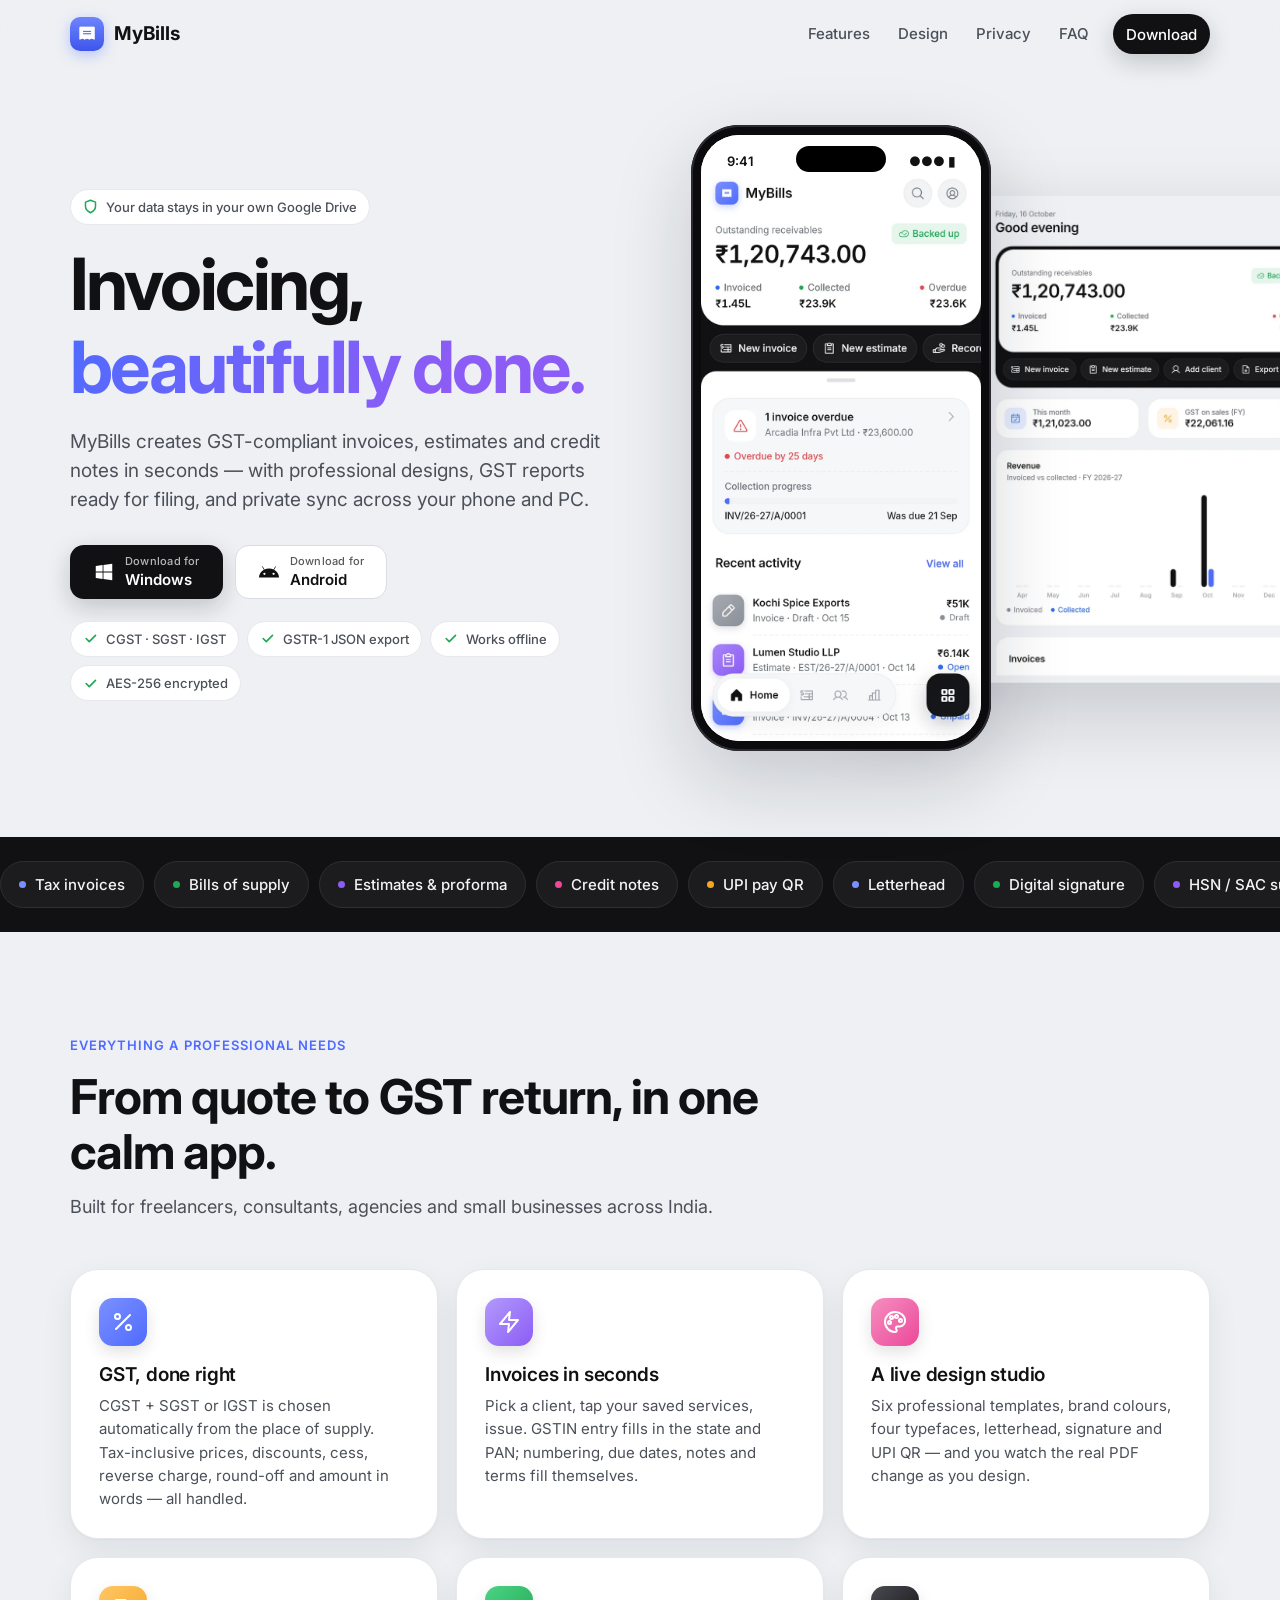
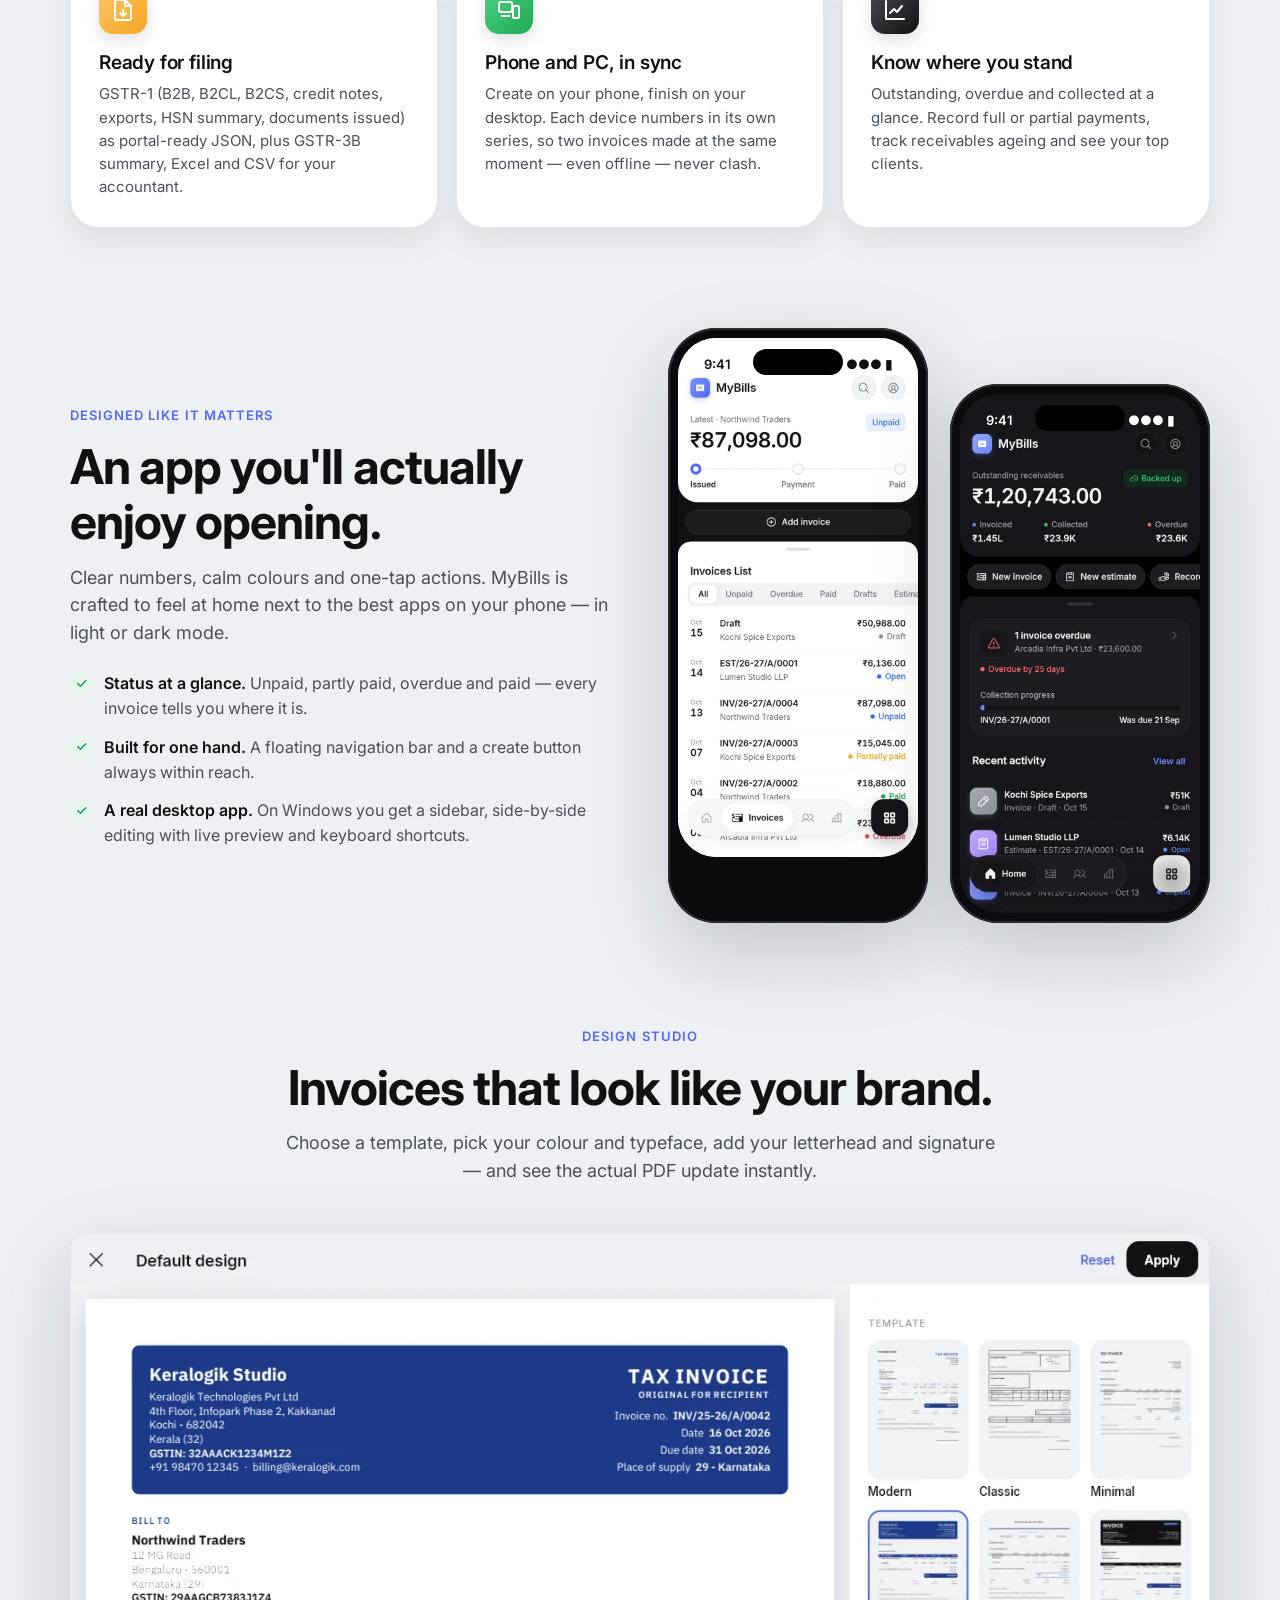
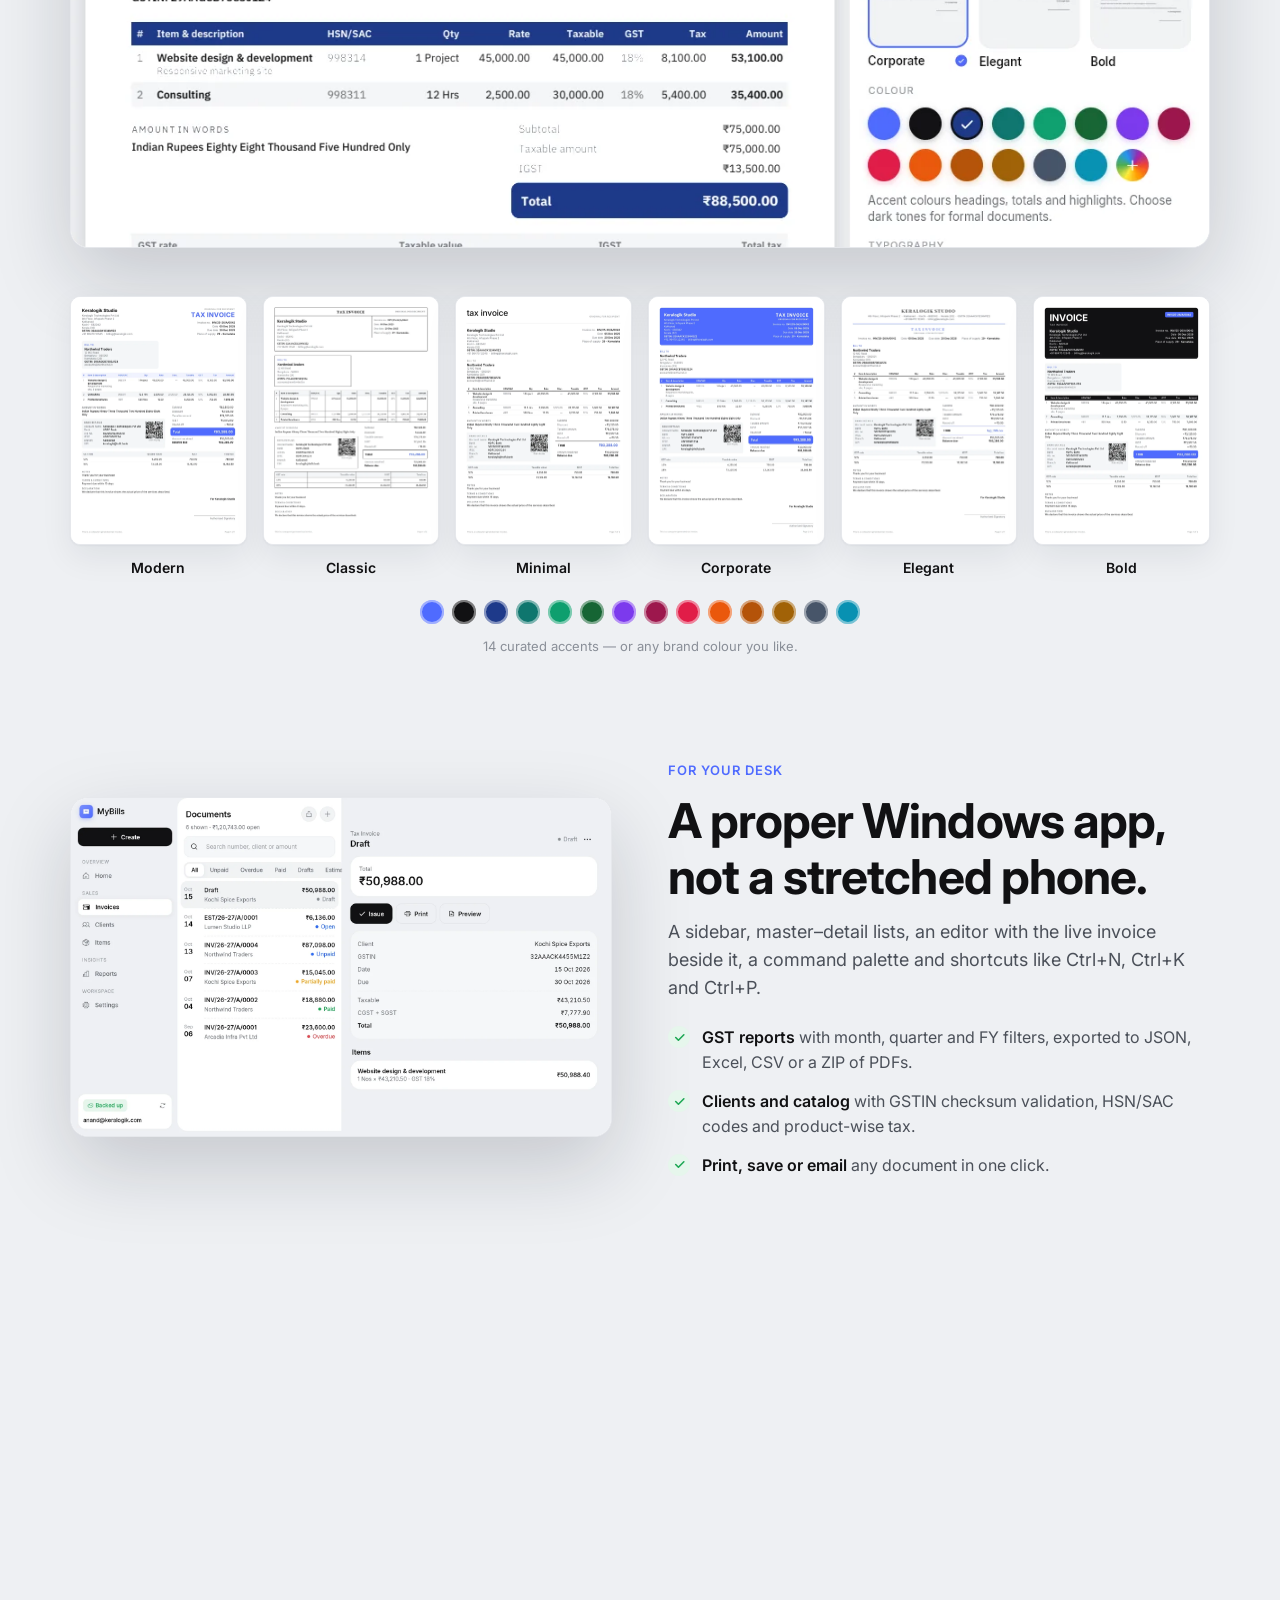
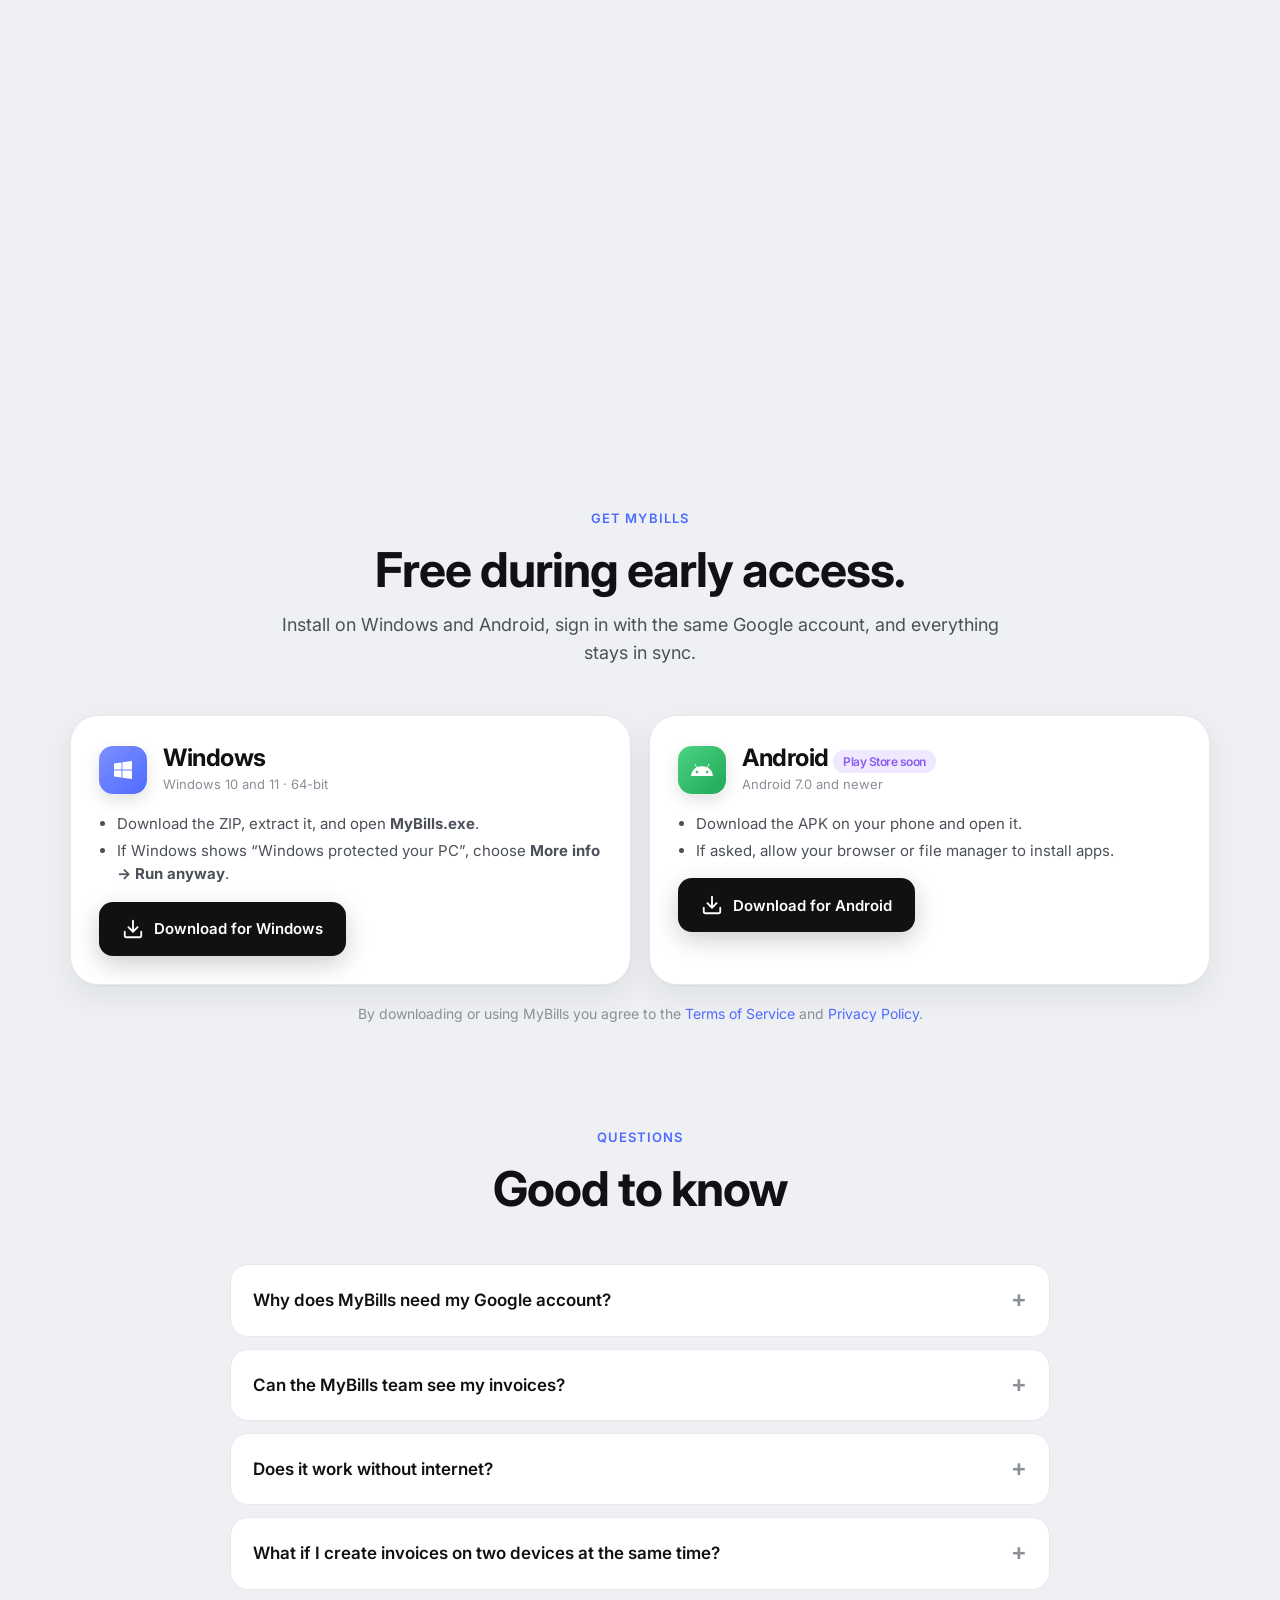
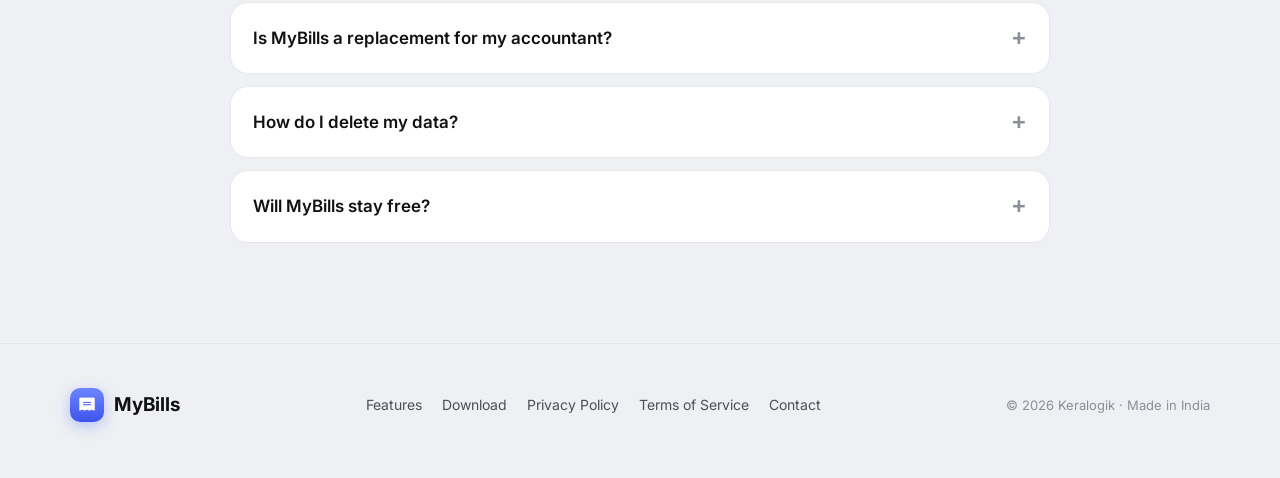
==== index.html @ cbf002a3 "Redesign site for MyBills 2.0; add Privacy Policy and Terms of Service - New landing page matching t" ====
<!DOCTYPE html>
<html lang="en-IN" class="no-js">
<head>
  <meta charset="UTF-8">
  <meta name="viewport" content="width=device-width, initial-scale=1">
  <title>MyBills — Beautiful GST invoicing for Android &amp; Windows</title>
  <meta name="description" content="Create GST-compliant invoices, estimates and credit notes in seconds. Professional templates, live design studio, GSTR-1 exports, and encrypted sync through your own Google Drive. For Android and Windows.">
  <meta name="theme-color" content="#eef0f3" media="(prefers-color-scheme: light)">
  <meta name="theme-color" content="#09090b" media="(prefers-color-scheme: dark)">
  <link rel="canonical" href="https://mybills.co.in/">
  <meta property="og:type" content="website">
  <meta property="og:site_name" content="MyBills">
  <meta property="og:title" content="MyBills — Beautiful GST invoicing">
  <meta property="og:description" content="GST invoices in seconds, six professional templates, GSTR-1 exports and encrypted sync through your own Google Drive.">
  <meta property="og:url" content="https://mybills.co.in/">
  <meta property="og:image" content="https://mybills.co.in/assets/img/og.jpg">
  <meta name="twitter:card" content="summary_large_image">
  <link rel="icon" type="image/png" href="assets/img/favicon.png">
  <link rel="apple-touch-icon" href="assets/img/apple-touch-icon.png">
  <link rel="preconnect" href="https://fonts.googleapis.com">
  <link rel="preconnect" href="https://fonts.gstatic.com" crossorigin>
  <link href="https://fonts.googleapis.com/css2?family=Inter:wght@400;500;600;700&display=swap" rel="stylesheet">
  <link rel="stylesheet" href="style.css">
  <script type="application/ld+json">
  {
    "@context": "https://schema.org",
    "@type": "SoftwareApplication",
    "name": "MyBills",
    "operatingSystem": "Android, Windows",
    "applicationCategory": "BusinessApplication",
    "description": "GST invoicing app with professional templates, GSTR-1 exports and encrypted Google Drive sync.",
    "offers": { "@type": "Offer", "price": "0", "priceCurrency": "INR" },
    "url": "https://mybills.co.in/"
  }
  </script>
</head>
<body>

<header class="nav" id="nav">
  <div class="wrap">
    <a href="/" class="brand" aria-label="MyBills home"><img src="assets/img/icon.png" alt="" width="34" height="34">MyBills</a>
    <button class="nav-toggle" id="navToggle" aria-label="Open menu" aria-expanded="false" aria-controls="navLinks"><span></span><span></span><span></span></button>
    <nav class="nav-links" id="navLinks" aria-label="Main">
      <a href="#features">Features</a>
      <a href="#design">Design</a>
      <a href="#privacy">Privacy</a>
      <a href="#faq">FAQ</a>
      <a href="#download" class="btn btn-dark btn-sm">Download</a>
    </nav>
  </div>
</header>

<main>
  <!-- Hero -->
  <section class="hero">
    <div class="wrap hero-grid">
      <div>
        <span class="chip"><svg viewBox="0 0 24 24" fill="none" stroke="currentColor" stroke-width="2.4" stroke-linecap="round" stroke-linejoin="round"><path d="M12 22s8-4 8-10V5l-8-3-8 3v7c0 6 8 10 8 10z"/></svg>Your data stays in your own Google Drive</span>
        <h1>Invoicing,<br><span class="accent">beautifully done.</span></h1>
        <p class="lead">MyBills creates GST-compliant invoices, estimates and credit notes in seconds — with professional designs, GST reports ready for filing, and private sync across your phone and PC.</p>
        <div class="hero-cta">
          <a class="btn btn-dark" href="#download">
            <svg viewBox="0 0 24 24" fill="currentColor"><path d="M3 5.5 10.5 4.4v7.1H3V5.5zm0 13 7.5 1.1v-7H3v5.9zm8.4 1.2L21 21v-8.4h-9.6v7.1zm0-15.4v7.2H21V3l-9.6 1.3z"/></svg>
            <span class="stack"><small>Download for</small>Windows</span>
          </a>
          <a class="btn btn-ghost" href="#download">
            <svg viewBox="0 0 24 24" fill="currentColor"><path d="M17.6 9.48l1.84-3.18a.38.38 0 0 0-.66-.38l-1.86 3.22A11.4 11.4 0 0 0 12 8.13c-1.79 0-3.47.38-4.92 1.01L5.22 5.92a.38.38 0 0 0-.66.38L6.4 9.48A10.78 10.78 0 0 0 1 18h22a10.78 10.78 0 0 0-5.4-8.52zM7 15.25a1.25 1.25 0 1 1 0-2.5 1.25 1.25 0 0 1 0 2.5zm10 0a1.25 1.25 0 1 1 0-2.5 1.25 1.25 0 0 1 0 2.5z"/></svg>
            <span class="stack"><small>Download for</small>Android</span>
          </a>
        </div>
        <div class="trust">
          <span class="chip"><svg viewBox="0 0 24 24" fill="none" stroke="currentColor" stroke-width="2.6" stroke-linecap="round" stroke-linejoin="round"><path d="M5 12l5 5L20 7"/></svg>CGST · SGST · IGST</span>
          <span class="chip"><svg viewBox="0 0 24 24" fill="none" stroke="currentColor" stroke-width="2.6" stroke-linecap="round" stroke-linejoin="round"><path d="M5 12l5 5L20 7"/></svg>GSTR-1 JSON export</span>
          <span class="chip"><svg viewBox="0 0 24 24" fill="none" stroke="currentColor" stroke-width="2.6" stroke-linecap="round" stroke-linejoin="round"><path d="M5 12l5 5L20 7"/></svg>Works offline</span>
          <span class="chip"><svg viewBox="0 0 24 24" fill="none" stroke="currentColor" stroke-width="2.6" stroke-linecap="round" stroke-linejoin="round"><path d="M5 12l5 5L20 7"/></svg>AES-256 encrypted</span>
        </div>
      </div>
      <div class="devices" aria-hidden="true">
        <div class="desktop-shot"><img src="assets/img/desktop_home.webp" alt="" width="1600" height="1000" loading="eager"></div>
        <div class="phone"><div class="screen"><div class="status"><span>9:41</span><span>●●● ▮</span></div><img src="assets/img/phone_home.webp" alt="MyBills home screen on a phone" width="720" height="1558"></div></div>
      </div>
    </div>
  </section>

  <!-- Band -->
  <div class="band" aria-hidden="true">
    <div class="marquee" id="marquee">
      <span class="pill"><i style="background:#7b90ff"></i>Tax invoices</span>
      <span class="pill"><i style="background:#1fa855"></i>Bills of supply</span>
      <span class="pill"><i style="background:#8b5cf6"></i>Estimates &amp; proforma</span>
      <span class="pill"><i style="background:#ec4899"></i>Credit notes</span>
      <span class="pill"><i style="background:#f5a524"></i>UPI pay QR</span>
      <span class="pill"><i style="background:#7b90ff"></i>Letterhead</span>
      <span class="pill"><i style="background:#1fa855"></i>Digital signature</span>
      <span class="pill"><i style="background:#8b5cf6"></i>HSN / SAC summary</span>
      <span class="pill"><i style="background:#ec4899"></i>Payment tracking</span>
      <span class="pill"><i style="background:#f5a524"></i>Excel &amp; CSV exports</span>
      <span class="pill"><i style="background:#7b90ff"></i>Dark mode</span>
      <span class="pill"><i style="background:#1fa855"></i>App lock</span>
    </div>
  </div>

  <!-- Features -->
  <section id="features">
    <div class="wrap">
      <div class="section-head reveal">
        <span class="eyebrow">Everything a professional needs</span>
        <h2>From quote to GST return, in one calm app.</h2>
        <p>Built for freelancers, consultants, agencies and small businesses across India.</p>
      </div>
      <div class="grid-3">
        <article class="card feature reveal">
          <div class="icon-tile t-blue"><svg viewBox="0 0 24 24" fill="none" stroke="currentColor" stroke-width="2" stroke-linecap="round" stroke-linejoin="round"><path d="M19 5L5 19M6.5 9a2.5 2.5 0 1 0 0-5 2.5 2.5 0 0 0 0 5zM17.5 20a2.5 2.5 0 1 0 0-5 2.5 2.5 0 0 0 0 5z"/></svg></div>
          <h3>GST, done right</h3>
          <p>CGST + SGST or IGST is chosen automatically from the place of supply. Tax-inclusive prices, discounts, cess, reverse charge, round-off and amount in words — all handled.</p>
        </article>
        <article class="card feature reveal">
          <div class="icon-tile t-violet"><svg viewBox="0 0 24 24" fill="none" stroke="currentColor" stroke-width="2" stroke-linecap="round" stroke-linejoin="round"><path d="M13 2L3 14h9l-1 8 10-12h-9l1-8z"/></svg></div>
          <h3>Invoices in seconds</h3>
          <p>Pick a client, tap your saved services, issue. GSTIN entry fills in the state and PAN; numbering, due dates, notes and terms fill themselves.</p>
        </article>
        <article class="card feature reveal">
          <div class="icon-tile t-pink"><svg viewBox="0 0 24 24" fill="none" stroke="currentColor" stroke-width="2" stroke-linecap="round" stroke-linejoin="round"><circle cx="13.5" cy="6.5" r="1.5"/><circle cx="17.5" cy="10.5" r="1.5"/><circle cx="8.5" cy="7.5" r="1.5"/><circle cx="6.5" cy="12.5" r="1.5"/><path d="M12 2a10 10 0 0 0 0 20c1 0 1.7-.8 1.7-1.7 0-.4-.2-.8-.4-1.1-.3-.3-.4-.7-.4-1.1 0-.9.8-1.7 1.7-1.7h2a5.5 5.5 0 0 0 5.5-5.5C22 6 17.5 2 12 2z"/></svg></div>
          <h3>A live design studio</h3>
          <p>Six professional templates, brand colours, four typefaces, letterhead, signature and UPI QR — and you watch the real PDF change as you design.</p>
        </article>
        <article class="card feature reveal">
          <div class="icon-tile t-amber"><svg viewBox="0 0 24 24" fill="none" stroke="currentColor" stroke-width="2" stroke-linecap="round" stroke-linejoin="round"><path d="M14 2H6a2 2 0 0 0-2 2v16a2 2 0 0 0 2 2h12a2 2 0 0 0 2-2V8z"/><path d="M14 2v6h6M12 18v-6M9 15l3 3 3-3"/></svg></div>
          <h3>Ready for filing</h3>
          <p>GSTR-1 (B2B, B2CL, B2CS, credit notes, exports, HSN summary, documents issued) as portal-ready JSON, plus GSTR-3B summary, Excel and CSV for your accountant.</p>
        </article>
        <article class="card feature reveal">
          <div class="icon-tile t-green"><svg viewBox="0 0 24 24" fill="none" stroke="currentColor" stroke-width="2" stroke-linecap="round" stroke-linejoin="round"><rect x="2" y="4" width="13" height="10" rx="2"/><rect x="16" y="8" width="6" height="12" rx="1.5"/><path d="M5 18h7"/></svg></div>
          <h3>Phone and PC, in sync</h3>
          <p>Create on your phone, finish on your desktop. Each device numbers in its own series, so two invoices made at the same moment — even offline — never clash.</p>
        </article>
        <article class="card feature reveal">
          <div class="icon-tile t-ink"><svg viewBox="0 0 24 24" fill="none" stroke="currentColor" stroke-width="2" stroke-linecap="round" stroke-linejoin="round"><path d="M3 3v18h18"/><path d="M7 15l4-4 3 3 5-6"/></svg></div>
          <h3>Know where you stand</h3>
          <p>Outstanding, overdue and collected at a glance. Record full or partial payments, track receivables ageing and see your top clients.</p>
        </article>
      </div>
    </div>
  </section>

  <!-- Phone showcase -->
  <section style="padding-top:0">
    <div class="wrap split">
      <div class="reveal">
        <span class="eyebrow">Designed like it matters</span>
        <h2>An app you'll actually enjoy opening.</h2>
        <p class="lead">Clear numbers, calm colours and one-tap actions. MyBills is crafted to feel at home next to the best apps on your phone — in light or dark mode.</p>
        <ul class="checklist">
          <li><span><b>Status at a glance.</b> Unpaid, partly paid, overdue and paid — every invoice tells you where it is.</span></li>
          <li><span><b>Built for one hand.</b> A floating navigation bar and a create button always within reach.</span></li>
          <li><span><b>A real desktop app.</b> On Windows you get a sidebar, side-by-side editing with live preview and keyboard shortcuts.</span></li>
        </ul>
      </div>
      <div class="phones reveal" aria-hidden="true">
        <div class="phone"><div class="screen"><div class="status"><span>9:41</span><span>●●● ▮</span></div><img src="assets/img/phone_invoices.webp" alt="" width="720" height="1558" loading="lazy"></div></div>
        <div class="phone dark"><div class="screen"><div class="status"><span>9:41</span><span>●●● ▮</span></div><img src="assets/img/phone_home_dark.webp" alt="" width="720" height="1558" loading="lazy"></div></div>
      </div>
    </div>
  </section>

  <!-- Design studio -->
  <section id="design" style="padding-top:0">
    <div class="wrap">
      <div class="section-head center reveal">
        <span class="eyebrow">Design studio</span>
        <h2>Invoices that look like your brand.</h2>
        <p>Choose a template, pick your colour and typeface, add your letterhead and signature — and see the actual PDF update instantly.</p>
      </div>
      <div class="shot reveal"><img src="assets/img/studio.webp" alt="MyBills design studio with a live invoice preview" width="1264" height="681" loading="lazy"></div>
      <div class="templates">
        <div class="tpl reveal"><div class="paper"><img src="assets/img/tpl_modern.webp" alt="Modern invoice template" width="700" height="990" loading="lazy"></div><span>Modern</span></div>
        <div class="tpl reveal"><div class="paper"><img src="assets/img/tpl_classic.webp" alt="Classic invoice template" width="700" height="990" loading="lazy"></div><span>Classic</span></div>
        <div class="tpl reveal"><div class="paper"><img src="assets/img/tpl_minimal.webp" alt="Minimal invoice template" width="700" height="990" loading="lazy"></div><span>Minimal</span></div>
        <div class="tpl reveal"><div class="paper"><img src="assets/img/tpl_corporate.webp" alt="Corporate invoice template" width="700" height="990" loading="lazy"></div><span>Corporate</span></div>
        <div class="tpl reveal"><div class="paper"><img src="assets/img/tpl_elegant.webp" alt="Elegant invoice template" width="700" height="990" loading="lazy"></div><span>Elegant</span></div>
        <div class="tpl reveal"><div class="paper"><img src="assets/img/tpl_bold.webp" alt="Bold invoice template" width="700" height="990" loading="lazy"></div><span>Bold</span></div>
      </div>
      <div class="swatches center" style="justify-content:center" aria-hidden="true">
        <i style="background:#4f6bff"></i><i style="background:#111113"></i><i style="background:#1e3a8a"></i><i style="background:#0f766e"></i><i style="background:#0e9f6e"></i><i style="background:#166534"></i><i style="background:#7c3aed"></i><i style="background:#9d174d"></i><i style="background:#e11d48"></i><i style="background:#ea580c"></i><i style="background:#b45309"></i><i style="background:#a16207"></i><i style="background:#475569"></i><i style="background:#0891b2"></i>
      </div>
      <p class="tiny center" style="margin-top:12px">14 curated accents — or any brand colour you like.</p>
    </div>
  </section>

  <!-- Desktop showcase -->
  <section style="padding-top:0">
    <div class="wrap split rev">
      <div class="reveal">
        <span class="eyebrow">For your desk</span>
        <h2>A proper Windows app, not a stretched phone.</h2>
        <p class="lead">A sidebar, master–detail lists, an editor with the live invoice beside it, a command palette and shortcuts like Ctrl+N, Ctrl+K and Ctrl+P.</p>
        <ul class="checklist">
          <li><span><b>GST reports</b> with month, quarter and FY filters, exported to JSON, Excel, CSV or a ZIP of PDFs.</span></li>
          <li><span><b>Clients and catalog</b> with GSTIN checksum validation, HSN/SAC codes and product-wise tax.</span></li>
          <li><span><b>Print, save or email</b> any document in one click.</span></li>
        </ul>
      </div>
      <div class="shot reveal"><img src="assets/img/desktop_invoices.webp" alt="MyBills invoices on Windows" width="1600" height="1000" loading="lazy"></div>
    </div>
  </section>

  <!-- Privacy -->
  <section id="privacy" style="padding-top:0">
    <div class="wrap">
      <div class="secure reveal">
        <span class="eyebrow">Private by design</span>
        <h2>Your invoices live in your Google Drive. Not on our servers.</h2>
        <p>MyBills has no servers that store your business data. You sign in with your Google account, and MyBills keeps an encrypted copy of your data in a private, hidden app folder inside <em>your own</em> Google Drive — so it syncs between your devices and comes back automatically if you change phones.</p>
        <div class="grid-3">
          <div class="card">
            <div class="icon-tile t-blue"><svg viewBox="0 0 24 24" fill="none" stroke="currentColor" stroke-width="2" stroke-linecap="round" stroke-linejoin="round"><rect x="3" y="11" width="18" height="11" rx="2"/><path d="M7 11V7a5 5 0 0 1 10 0v4"/></svg></div>
            <h3>Encrypted with AES-256</h3>
            <p>Every file is encrypted on your device before it is uploaded to your Drive.</p>
          </div>
          <div class="card">
            <div class="icon-tile t-green"><svg viewBox="0 0 24 24" fill="none" stroke="currentColor" stroke-width="2" stroke-linecap="round" stroke-linejoin="round"><path d="M18 10h-1.26A8 8 0 1 0 9 20h9a5 5 0 0 0 0-10z"/></svg></div>
            <h3>Only its own folder</h3>
            <p>MyBills asks Google only for access to its own app data folder. It cannot see, open or change any of your other Drive files.</p>
          </div>
          <div class="card">
            <div class="icon-tile t-violet"><svg viewBox="0 0 24 24" fill="none" stroke="currentColor" stroke-width="2" stroke-linecap="round" stroke-linejoin="round"><circle cx="12" cy="12" r="10"/><path d="M4.9 4.9l14.2 14.2"/></svg></div>
            <h3>No ads, no tracking</h3>
            <p>No advertising, no analytics SDKs, no selling of data. Your clients' details are yours alone.</p>
          </div>
        </div>
        <p class="tiny" style="margin-top:28px;position:relative;z-index:1;color:var(--on-band-2)">Read the full <a href="privacy.html">Privacy Policy</a> to see exactly what MyBills accesses and why.</p>
      </div>
    </div>
  </section>

  <!-- Download -->
  <section id="download" style="padding-top:0">
    <div class="wrap">
      <div class="section-head center reveal">
        <span class="eyebrow">Get MyBills</span>
        <h2>Free during early access.</h2>
        <p>Install on Windows and Android, sign in with the same Google account, and everything stays in sync.</p>
      </div>
      <div class="dl-grid">
        <div class="card dl reveal">
          <div class="head">
            <div class="icon-tile t-blue"><svg viewBox="0 0 24 24" fill="currentColor"><path d="M3 5.5 10.5 4.4v7.1H3V5.5zm0 13 7.5 1.1v-7H3v5.9zm8.4 1.2L21 21v-8.4h-9.6v7.1zm0-15.4v7.2H21V3l-9.6 1.3z"/></svg></div>
            <div><h3>Windows</h3><span class="tiny">Windows 10 and 11 · 64-bit</span></div>
          </div>
          <ul>
            <li>Download the ZIP, extract it, and open <strong>MyBills.exe</strong>.</li>
            <li>If Windows shows “Windows protected your PC”, choose <strong>More info → Run anyway</strong>.</li>
          </ul>
          <a class="btn btn-dark" href="https://github.com/sreesankarp/mybills_web/releases/latest/download/MyBills-Windows.zip">
            <svg viewBox="0 0 24 24" fill="none" stroke="currentColor" stroke-width="2" stroke-linecap="round" stroke-linejoin="round"><path d="M21 15v4a2 2 0 0 1-2 2H5a2 2 0 0 1-2-2v-4M7 10l5 5 5-5M12 15V3"/></svg>
            Download for Windows
          </a>
        </div>
        <div class="card dl reveal">
          <div class="head">
            <div class="icon-tile t-green"><svg viewBox="0 0 24 24" fill="currentColor"><path d="M17.6 9.48l1.84-3.18a.38.38 0 0 0-.66-.38l-1.86 3.22A11.4 11.4 0 0 0 12 8.13c-1.79 0-3.47.38-4.92 1.01L5.22 5.92a.38.38 0 0 0-.66.38L6.4 9.48A10.78 10.78 0 0 0 1 18h22a10.78 10.78 0 0 0-5.4-8.52zM7 15.25a1.25 1.25 0 1 1 0-2.5 1.25 1.25 0 0 1 0 2.5zm10 0a1.25 1.25 0 1 1 0-2.5 1.25 1.25 0 0 1 0 2.5z"/></svg></div>
            <div><h3>Android <span class="badge">Play Store soon</span></h3><span class="tiny">Android 7.0 and newer</span></div>
          </div>
          <ul>
            <li>Download the APK on your phone and open it.</li>
            <li>If asked, allow your browser or file manager to install apps.</li>
          </ul>
          <a class="btn btn-dark" href="https://github.com/sreesankarp/mybills_web/releases/latest/download/MyBills-Android.apk">
            <svg viewBox="0 0 24 24" fill="none" stroke="currentColor" stroke-width="2" stroke-linecap="round" stroke-linejoin="round"><path d="M21 15v4a2 2 0 0 1-2 2H5a2 2 0 0 1-2-2v-4M7 10l5 5 5-5M12 15V3"/></svg>
            Download for Android
          </a>
        </div>
      </div>
      <p class="note center" style="margin-top:18px">By downloading or using MyBills you agree to the <a href="terms.html">Terms of Service</a> and <a href="privacy.html">Privacy Policy</a>.</p>
    </div>
  </section>

  <!-- FAQ -->
  <section id="faq" style="padding-top:0">
    <div class="wrap">
      <div class="section-head center reveal">
        <span class="eyebrow">Questions</span>
        <h2>Good to know</h2>
      </div>
      <div class="faq">
        <details class="reveal"><summary>Why does MyBills need my Google account?</summary><p>Signing in with Google lets MyBills store an encrypted backup of your data in your own Google Drive and keep your phone and PC in sync. MyBills only requests access to its own hidden app data folder — it cannot read your other Drive files, emails or contacts.</p></details>
        <details class="reveal"><summary>Can the MyBills team see my invoices?</summary><p>No. Your data is stored on your devices and in your own Google Drive, encrypted before upload. We do not operate servers that receive or store your business data.</p></details>
        <details class="reveal"><summary>Does it work without internet?</summary><p>Yes. You can create, edit and issue invoices offline. Changes upload automatically when you are back online.</p></details>
        <details class="reveal"><summary>What if I create invoices on two devices at the same time?</summary><p>Each device numbers in its own series (for example INV/25-26/A/0001 and INV/25-26/B/0001), so numbers can never clash — even offline. GST rules allow multiple invoice series.</p></details>
        <details class="reveal"><summary>Is MyBills a replacement for my accountant?</summary><p>MyBills calculates taxes and prepares GST reports from the invoices you create, but you remain responsible for the accuracy of your invoices and returns. We recommend reviewing filings with your tax professional.</p></details>
        <details class="reveal"><summary>How do I delete my data?</summary><p>In the app, go to Settings → Data &amp; backup → Delete cloud data, then sign out and choose to remove data from the device. You can also revoke MyBills' access at <a href="https://myaccount.google.com/permissions" rel="noopener" target="_blank">myaccount.google.com/permissions</a>. See the <a href="privacy.html#deletion">Privacy Policy</a> for details.</p></details>
        <details class="reveal"><summary>Will MyBills stay free?</summary><p>MyBills is free during early access. We plan to introduce an optional paid plan with advanced features later; we'll announce pricing clearly in advance and the core invoicing you rely on will keep working.</p></details>
      </div>
    </div>
  </section>
</main>

<footer>
  <div class="wrap foot">
    <a href="/" class="brand"><img src="assets/img/icon.png" alt="" width="34" height="34">MyBills</a>
    <nav aria-label="Footer">
      <a href="#features">Features</a>
      <a href="#download">Download</a>
      <a href="privacy.html">Privacy Policy</a>
      <a href="terms.html">Terms of Service</a>
      <a href="mailto:skripter14@gmail.com">Contact</a>
    </nav>
    <p class="tiny">© 2026 Keralogik · Made in India</p>
  </div>
</footer>

<script src="app.js"></script>
</body>
</html>
---- style.css ----
/* MyBills website — same design language as the app. */
:root {
  --canvas: #eef0f3;
  --surface: #ffffff;
  --surface-muted: #f6f7f9;
  --sunken: #f1f2f5;
  --border: #e6e8ec;
  --border-strong: #d9dce2;
  --ink: #111113;
  --ink-2: #4b5059;
  --ink-3: #8a8f98;
  --band: #111113;
  --band-pill: #1c1c1f;
  --band-pill-border: #2e2e33;
  --on-band: #f4f4f5;
  --on-band-2: #a1a1aa;
  --brand: #4f6bff;
  --success: #1fa855;
  --success-tint: #e6f6ec;
  --violet: #8b5cf6;
  --shadow: 0 1px 2px rgba(16, 24, 40, .04), 0 12px 32px rgba(16, 24, 40, .07);
  --shadow-lg: 0 30px 80px rgba(16, 24, 40, .18);
  --max: 1180px;
  color-scheme: light;
}

@media (prefers-color-scheme: dark) {
  :root:not([data-theme="light"]) {
    --canvas: #09090b;
    --surface: #16161a;
    --surface-muted: #1c1c21;
    --sunken: #121215;
    --border: #26262c;
    --border-strong: #33333a;
    --ink: #f4f4f5;
    --ink-2: #c4c4cc;
    --ink-3: #8b8b94;
    --band: #000;
    --brand: #7d93ff;
    --success-tint: #12291c;
    --shadow: 0 1px 2px rgba(0, 0, 0, .3), 0 12px 32px rgba(0, 0, 0, .35);
    --shadow-lg: 0 30px 80px rgba(0, 0, 0, .5);
    color-scheme: dark;
  }
}

*, *::before, *::after { box-sizing: border-box; }
html { scroll-behavior: smooth; -webkit-text-size-adjust: 100%; }
body {
  margin: 0;
  font-family: Inter, system-ui, -apple-system, "Segoe UI", Roboto, sans-serif;
  font-size: 16px;
  line-height: 1.55;
  color: var(--ink);
  background: var(--canvas);
  -webkit-font-smoothing: antialiased;
  overflow-x: hidden;
}
img { max-width: 100%; display: block; height: auto; }
a { color: var(--brand); text-decoration: none; }
a:hover { text-decoration: underline; }
h1, h2, h3, h4 { margin: 0; letter-spacing: -0.02em; line-height: 1.15; }
p { margin: 0; }
.wrap { width: 100%; max-width: var(--max); margin: 0 auto; padding: 0 20px; }
.muted { color: var(--ink-2); }
.tiny { font-size: 13px; color: var(--ink-3); }

/* ─── Nav ─── */
.nav {
  position: sticky; top: 0; z-index: 50;
  backdrop-filter: saturate(180%) blur(16px);
  -webkit-backdrop-filter: saturate(180%) blur(16px);
  background: color-mix(in srgb, var(--canvas) 80%, transparent);
  border-bottom: 1px solid transparent;
  transition: border-color .2s;
}
.nav.scrolled { border-bottom-color: var(--border); }
.nav .wrap { display: flex; align-items: center; gap: 24px; height: 68px; position: relative; }
.brand { display: flex; align-items: center; gap: 10px; font-weight: 700; font-size: 19px; color: var(--ink); }
.brand:hover { text-decoration: none; }
.brand img { width: 34px; height: 34px; border-radius: 10px; box-shadow: 0 4px 14px rgba(79, 107, 255, .35); }
.nav-links { display: flex; gap: 4px; margin-left: auto; align-items: center; }
.nav-links a { color: var(--ink-2); font-weight: 500; font-size: 15px; padding: 8px 12px; border-radius: 999px; }
.nav-links a:hover { color: var(--ink); background: var(--surface); text-decoration: none; }
.nav-links .btn { color: var(--surface); margin-left: 8px; }
.nav-links .btn:hover { color: var(--surface); background: var(--ink); }
.nav-toggle { display: none; margin-left: auto; background: var(--surface); border: 1px solid var(--border); width: 42px; height: 42px; border-radius: 50%; cursor: pointer; padding: 0; }
.nav-toggle span { display: block; width: 16px; height: 2px; background: var(--ink); margin: 3px auto; border-radius: 2px; }

/* ─── Buttons ─── */
.btn {
  display: inline-flex; align-items: center; justify-content: center; gap: 10px;
  height: 54px; padding: 0 22px; border-radius: 14px;
  font: 600 15px/1 Inter, system-ui, sans-serif; cursor: pointer;
  border: 1px solid transparent; transition: transform .15s, box-shadow .2s, background .2s;
  white-space: nowrap;
}
.btn:hover { text-decoration: none; transform: translateY(-1px); }
.btn-dark { background: var(--ink); color: var(--surface); box-shadow: 0 8px 24px rgba(17, 17, 19, .2); }
.btn-ghost { background: var(--surface); color: var(--ink); border-color: var(--border-strong); }
.btn-sm { height: 40px; padding: 0 16px; border-radius: 12px; font-size: 14px; }
.btn svg { width: 22px; height: 22px; flex: none; }
.btn .stack { display: flex; flex-direction: column; align-items: flex-start; line-height: 1.15; gap: 3px; }
.btn .stack small { font-weight: 500; font-size: 11px; opacity: .7; letter-spacing: .02em; }

.chip {
  display: inline-flex; align-items: center; gap: 8px;
  padding: 7px 12px; border-radius: 999px; font-size: 13px; font-weight: 500;
  background: var(--surface); border: 1px solid var(--border); color: var(--ink-2);
}
.chip svg { width: 15px; height: 15px; color: var(--success); }

/* ─── Hero ─── */
.hero { padding: 56px 0 24px; }
.hero-grid { display: grid; grid-template-columns: 1.05fr .95fr; gap: 48px; align-items: center; }
.hero-grid > :first-child { position: relative; z-index: 3; }
.hero h1 { font-size: clamp(42px, 6vw, 72px); font-weight: 700; letter-spacing: -0.035em; margin: 18px 0; }
.hero h1 .accent { background: linear-gradient(120deg, var(--brand), #8b5cf6 70%); -webkit-background-clip: text; background-clip: text; color: transparent; }
.hero .lead { font-size: 19px; color: var(--ink-2); max-width: 560px; }
.hero-cta { display: flex; flex-wrap: wrap; gap: 12px; margin: 30px 0 22px; }
.trust { display: flex; flex-wrap: wrap; gap: 8px; }

.devices { position: relative; height: 640px; }
.desktop-shot {
  position: absolute; left: 150px; top: 70px; width: 780px; max-width: none;
  border-radius: 18px; overflow: hidden; border: 1px solid var(--border);
  box-shadow: var(--shadow-lg); background: var(--surface);
}
.phone {
  position: relative; width: 300px; border-radius: 48px; padding: 10px;
  background: #0b0b0d; box-shadow: var(--shadow-lg), inset 0 0 0 2px #2a2a30;
}
.phone::before {
  content: ""; position: absolute; top: 21px; left: 50%; transform: translateX(-50%);
  width: 90px; height: 26px; background: #000; border-radius: 20px; z-index: 2;
}
.phone .screen { border-radius: 38px; overflow: hidden; background: #fff; aspect-ratio: 390 / 844; position: relative; }
.phone .screen img { width: 100%; height: 100%; object-fit: cover; object-position: top; }
.phone .status { position: absolute; top: 4px; left: 0; right: 0; height: 44px; display: flex; justify-content: space-between; align-items: center; padding: 0 26px; font: 600 13px Inter, sans-serif; color: #111; z-index: 1; }
.phone.dark .screen { background: #000; }
.phone.dark .status { color: #fff; }
.devices .phone { position: absolute; left: 0; top: 0; z-index: 2; }

/* ─── Band ─── */
.band { background: var(--band); color: var(--on-band); padding: 24px 0; margin-top: 48px; overflow: hidden; }
.marquee { display: flex; gap: 10px; width: max-content; animation: scroll 50s linear infinite; }
.band:hover .marquee { animation-play-state: paused; }
.pill {
  display: inline-flex; align-items: center; gap: 9px; padding: 11px 18px;
  border-radius: 999px; background: var(--band-pill); border: 1px solid var(--band-pill-border);
  color: var(--on-band); font-weight: 500; font-size: 15px; white-space: nowrap;
}
.pill i { width: 7px; height: 7px; border-radius: 50%; display: inline-block; }
@keyframes scroll { to { transform: translateX(-50%); } }

/* ─── Sections ─── */
section { padding: 100px 0; }
.section-head { max-width: 720px; margin-bottom: 48px; }
.eyebrow { font-size: 13px; font-weight: 600; letter-spacing: .08em; text-transform: uppercase; color: var(--brand); }
.section-head h2, .split h2 { font-size: clamp(32px, 4.2vw, 48px); margin: 12px 0 14px; font-weight: 700; }
.section-head p, .split .lead { font-size: 18px; color: var(--ink-2); }
.center { text-align: center; margin-left: auto; margin-right: auto; }

.card { background: var(--surface); border: 1px solid var(--border); border-radius: 28px; padding: 28px; box-shadow: var(--shadow); }
.grid-3 { display: grid; grid-template-columns: repeat(3, 1fr); gap: 18px; }
.feature h3 { font-size: 19px; margin: 18px 0 8px; font-weight: 600; letter-spacing: -0.01em; }
.feature p { color: var(--ink-2); font-size: 15px; }
.icon-tile { width: 48px; height: 48px; border-radius: 14px; display: grid; place-items: center; color: #fff; box-shadow: 0 6px 16px rgba(0, 0, 0, .12); }
.icon-tile svg { width: 24px; height: 24px; }
.t-blue { background: linear-gradient(135deg, #7b90ff, #4f6bff); }
.t-green { background: linear-gradient(135deg, #4cd384, #1fa855); }
.t-violet { background: linear-gradient(135deg, #b39afb, #8b5cf6); }
.t-pink { background: linear-gradient(135deg, #f58fc0, #ec4899); }
.t-amber { background: linear-gradient(135deg, #ffc766, #f5a524); }
.t-ink { background: linear-gradient(135deg, #4a4a52, #111113); }

/* App hero card */
.app-card { background: var(--band); border-radius: 34px; padding: 8px; box-shadow: var(--shadow-lg); }
.app-card .top { background: var(--surface); border-radius: 28px; padding: 28px; }
.app-card .row { display: flex; justify-content: space-between; align-items: flex-start; gap: 12px; }
.app-card .label { font-size: 14px; color: var(--ink-3); }
.app-card .amount { font-size: 44px; font-weight: 700; letter-spacing: -0.03em; margin: 4px 0 24px; font-variant-numeric: tabular-nums; }
.stepper { display: flex; align-items: flex-start; }
.stepper .s { display: flex; flex-direction: column; align-items: center; gap: 8px; font-size: 13px; color: var(--ink-3); }
.stepper .s:first-child { align-items: flex-start; }
.stepper .s:last-child { align-items: flex-end; }
.stepper .s.on { color: var(--ink); font-weight: 600; }
.stepper .d { width: 18px; height: 18px; border-radius: 50%; border: 1.5px solid var(--border-strong); background: var(--surface); }
.stepper .s.done .d { background: var(--brand); border-color: var(--brand); }
.stepper .s.on .d { border: 5px solid var(--brand); }
.stepper .line { flex: 1; border-top: 2px dashed var(--border-strong); margin: 8px 6px 0; }
.stepper .line.on { border-color: color-mix(in srgb, var(--brand) 55%, transparent); }
.app-card .pills { display: flex; gap: 8px; padding: 12px 8px 8px; flex-wrap: wrap; }
.app-card .pills .pill { font-size: 14px; padding: 9px 14px; }
.app-card .chip { background: var(--success-tint); border-color: transparent; color: var(--success); }

/* Split showcase */
.split { display: grid; grid-template-columns: 1fr 1fr; gap: 56px; align-items: center; }
.split.rev > :first-child { order: 2; }
.checklist { list-style: none; padding: 0; margin: 24px 0 0; display: grid; gap: 14px; }
.checklist li { display: flex; gap: 12px; color: var(--ink-2); }
.checklist li::before {
  content: ""; flex: none; width: 22px; height: 22px; margin-top: 1px; border-radius: 50%;
  background: var(--success-tint) url("data:image/svg+xml,%3Csvg xmlns='http://www.w3.org/2000/svg' viewBox='0 0 24 24' fill='none' stroke='%231fa855' stroke-width='3' stroke-linecap='round' stroke-linejoin='round'%3E%3Cpath d='M5 12l5 5L20 7'/%3E%3C/svg%3E") center / 13px no-repeat;
}
.checklist b { color: var(--ink); font-weight: 600; }
.shot { border-radius: 18px; overflow: hidden; border: 1px solid var(--border); box-shadow: var(--shadow-lg); background: var(--surface); }
.phones { display: flex; justify-content: center; gap: 22px; }
.phones .phone { width: 260px; }
.phones .phone:nth-child(2) { margin-top: 56px; }

/* Templates */
.templates { display: grid; grid-template-columns: repeat(6, 1fr); gap: 16px; margin-top: 48px; }
.tpl { text-align: center; }
.tpl .paper { border-radius: 10px; overflow: hidden; background: #fff; border: 1px solid var(--border); box-shadow: var(--shadow); transition: transform .25s, box-shadow .25s; }
.tpl:hover .paper { transform: translateY(-6px) rotate(-.6deg); box-shadow: var(--shadow-lg); }
.tpl span { display: block; margin-top: 12px; font-weight: 600; font-size: 14px; }
.swatches { display: flex; gap: 8px; flex-wrap: wrap; margin-top: 22px; }
.swatches i { width: 24px; height: 24px; border-radius: 50%; display: block; box-shadow: inset 0 0 0 2px rgba(255, 255, 255, .45); }

/* Security */
.secure { background: var(--band); color: var(--on-band); border-radius: 40px; padding: 64px; position: relative; overflow: hidden; border: 1px solid var(--border); }
.secure::after {
  content: ""; position: absolute; width: 560px; height: 560px; right: -160px; top: -220px; border-radius: 50%;
  background: radial-gradient(circle, rgba(79, 107, 255, .35), transparent 65%); pointer-events: none;
}
.secure .eyebrow { color: #9db0ff; }
.secure h2 { font-size: clamp(30px, 4vw, 44px); margin: 12px 0 16px; max-width: 720px; }
.secure > p { color: var(--on-band-2); font-size: 17px; max-width: 760px; }
.secure .grid-3 { margin-top: 40px; position: relative; z-index: 1; }
.secure .card { background: var(--band-pill); border-color: var(--band-pill-border); box-shadow: none; color: var(--on-band); }
.secure .card p { font-size: 15px; color: var(--on-band-2); }
.secure .card h3 { font-size: 18px; margin: 16px 0 8px; }
.secure a { color: #9db0ff; }

/* Download */
.dl-grid { display: grid; grid-template-columns: 1fr 1fr; gap: 18px; }
.dl { display: flex; flex-direction: column; gap: 16px; }
.dl .head { display: flex; align-items: center; gap: 16px; }
.dl h3 { font-size: 24px; }
.dl ul { margin: 0; padding-left: 18px; color: var(--ink-2); font-size: 15px; display: grid; gap: 4px; }
.dl .btn { align-self: flex-start; }
.note { font-size: 14px; color: var(--ink-3); }
.badge { font-size: 12px; font-weight: 600; color: var(--violet); background: color-mix(in srgb, var(--violet) 14%, transparent); padding: 4px 10px; border-radius: 999px; }

/* FAQ */
.faq { max-width: 820px; margin: 0 auto; display: grid; gap: 12px; }
.faq details { background: var(--surface); border: 1px solid var(--border); border-radius: 18px; padding: 4px 22px; }
.faq summary { cursor: pointer; list-style: none; padding: 18px 0; font-weight: 600; font-size: 17px; display: flex; justify-content: space-between; gap: 16px; }
.faq summary::-webkit-details-marker { display: none; }
.faq summary::after { content: "+"; font-size: 24px; line-height: 1; color: var(--ink-3); transition: transform .2s; }
.faq details[open] summary::after { transform: rotate(45deg); }
.faq details p { padding: 0 0 20px; color: var(--ink-2); }

/* Footer */
footer { padding: 44px 0 56px; border-top: 1px solid var(--border); }
.foot { display: flex; flex-wrap: wrap; gap: 20px; align-items: center; justify-content: space-between; }
.foot nav { display: flex; flex-wrap: wrap; gap: 20px; }
.foot nav a { color: var(--ink-2); font-size: 14px; }

/* ─── Legal pages ─── */
.legal { max-width: 860px; margin: 0 auto; padding: 40px 20px 80px; }
.legal .card { padding: 52px; }
.legal h1 { font-size: clamp(32px, 5vw, 46px); margin: 10px 0 8px; }
.legal h2 { font-size: 22px; margin: 44px 0 12px; scroll-margin-top: 90px; }
.legal h3 { font-size: 17px; margin: 24px 0 8px; }
.legal p, .legal li, .legal td { color: var(--ink-2); font-size: 16px; }
.legal p + p { margin-top: 12px; }
.legal ul { padding-left: 20px; margin: 10px 0; display: grid; gap: 6px; }
.legal strong { color: var(--ink); }
.legal .summary { background: var(--surface-muted); border: 1px solid var(--border); border-radius: 18px; padding: 20px 24px; margin: 28px 0 8px; }
.legal .summary ul { margin: 8px 0 0; }
.legal .table-wrap { overflow-x: auto; }
.legal table { width: 100%; border-collapse: collapse; margin: 12px 0; font-size: 15px; min-width: 520px; }
.legal th, .legal td { text-align: left; padding: 10px 12px; border-bottom: 1px solid var(--border); vertical-align: top; }
.legal th { color: var(--ink); font-weight: 600; background: var(--surface-muted); font-size: 14px; }
.legal .toc { display: flex; flex-wrap: wrap; gap: 8px; margin: 22px 0 0; }
.legal .toc a { font-size: 13px; padding: 6px 12px; border-radius: 999px; background: var(--surface-muted); border: 1px solid var(--border); color: var(--ink-2); }
.legal .toc a:hover { text-decoration: none; color: var(--ink); }

/* Reveal on scroll */
.reveal { opacity: 0; transform: translateY(18px); transition: opacity .7s ease, transform .7s cubic-bezier(.2, 0, 0, 1); }
.reveal.in { opacity: 1; transform: none; }
.no-js .reveal { opacity: 1; transform: none; }
@media (prefers-reduced-motion: reduce) {
  .reveal { opacity: 1; transform: none; transition: none; }
  .marquee { animation: none; flex-wrap: wrap; width: auto; }
  html { scroll-behavior: auto; }
}

/* ─── Responsive ─── */
@media (max-width: 1100px) {
  .desktop-shot { width: 640px; left: 130px; }
}
@media (max-width: 960px) {
  .hero-grid, .split, .dl-grid { grid-template-columns: 1fr; }
  .split.rev > :first-child { order: 0; }
  .devices { height: auto; display: flex; justify-content: center; padding-top: 8px; }
  .devices .phone { position: relative; }
  .desktop-shot { display: none; }
  .grid-3 { grid-template-columns: 1fr 1fr; }
  .templates { grid-template-columns: repeat(3, 1fr); }
  .secure { padding: 40px 26px; border-radius: 28px; }
  section { padding: 72px 0; }
}
@media (max-width: 720px) {
  .nav-links {
    display: none; position: absolute; top: 64px; left: 12px; right: 12px; flex-direction: column; align-items: stretch;
    background: var(--surface); border: 1px solid var(--border); border-radius: 20px; padding: 10px; box-shadow: var(--shadow-lg);
  }
  .nav-links.open { display: flex; }
  .nav-links a { padding: 12px 14px; }
  .nav-links .btn { margin: 6px 0 0; }
  .nav-toggle { display: block; }
  .grid-3 { grid-template-columns: 1fr; }
  .templates { grid-template-columns: repeat(2, 1fr); }
  .hero { padding-top: 28px; }
  .hero .lead { font-size: 17px; }
  .hero-cta .btn { flex: 1 1 100%; }
  .dl .btn { align-self: stretch; }
  .phone { width: 264px; }
  .phones .phone { width: 46%; max-width: 230px; border-radius: 34px; padding: 7px; }
  .phones .phone .screen { border-radius: 28px; }
  .phones .phone::before { width: 60px; height: 18px; top: 14px; }
  .phones .phone:nth-child(2) { margin-top: 36px; }
  .phones .phone .status { display: none; }
  .card { padding: 22px; }
  .legal .card { padding: 26px 20px; }
  .app-card .top { padding: 22px; }
  .app-card .amount { font-size: 34px; }
}
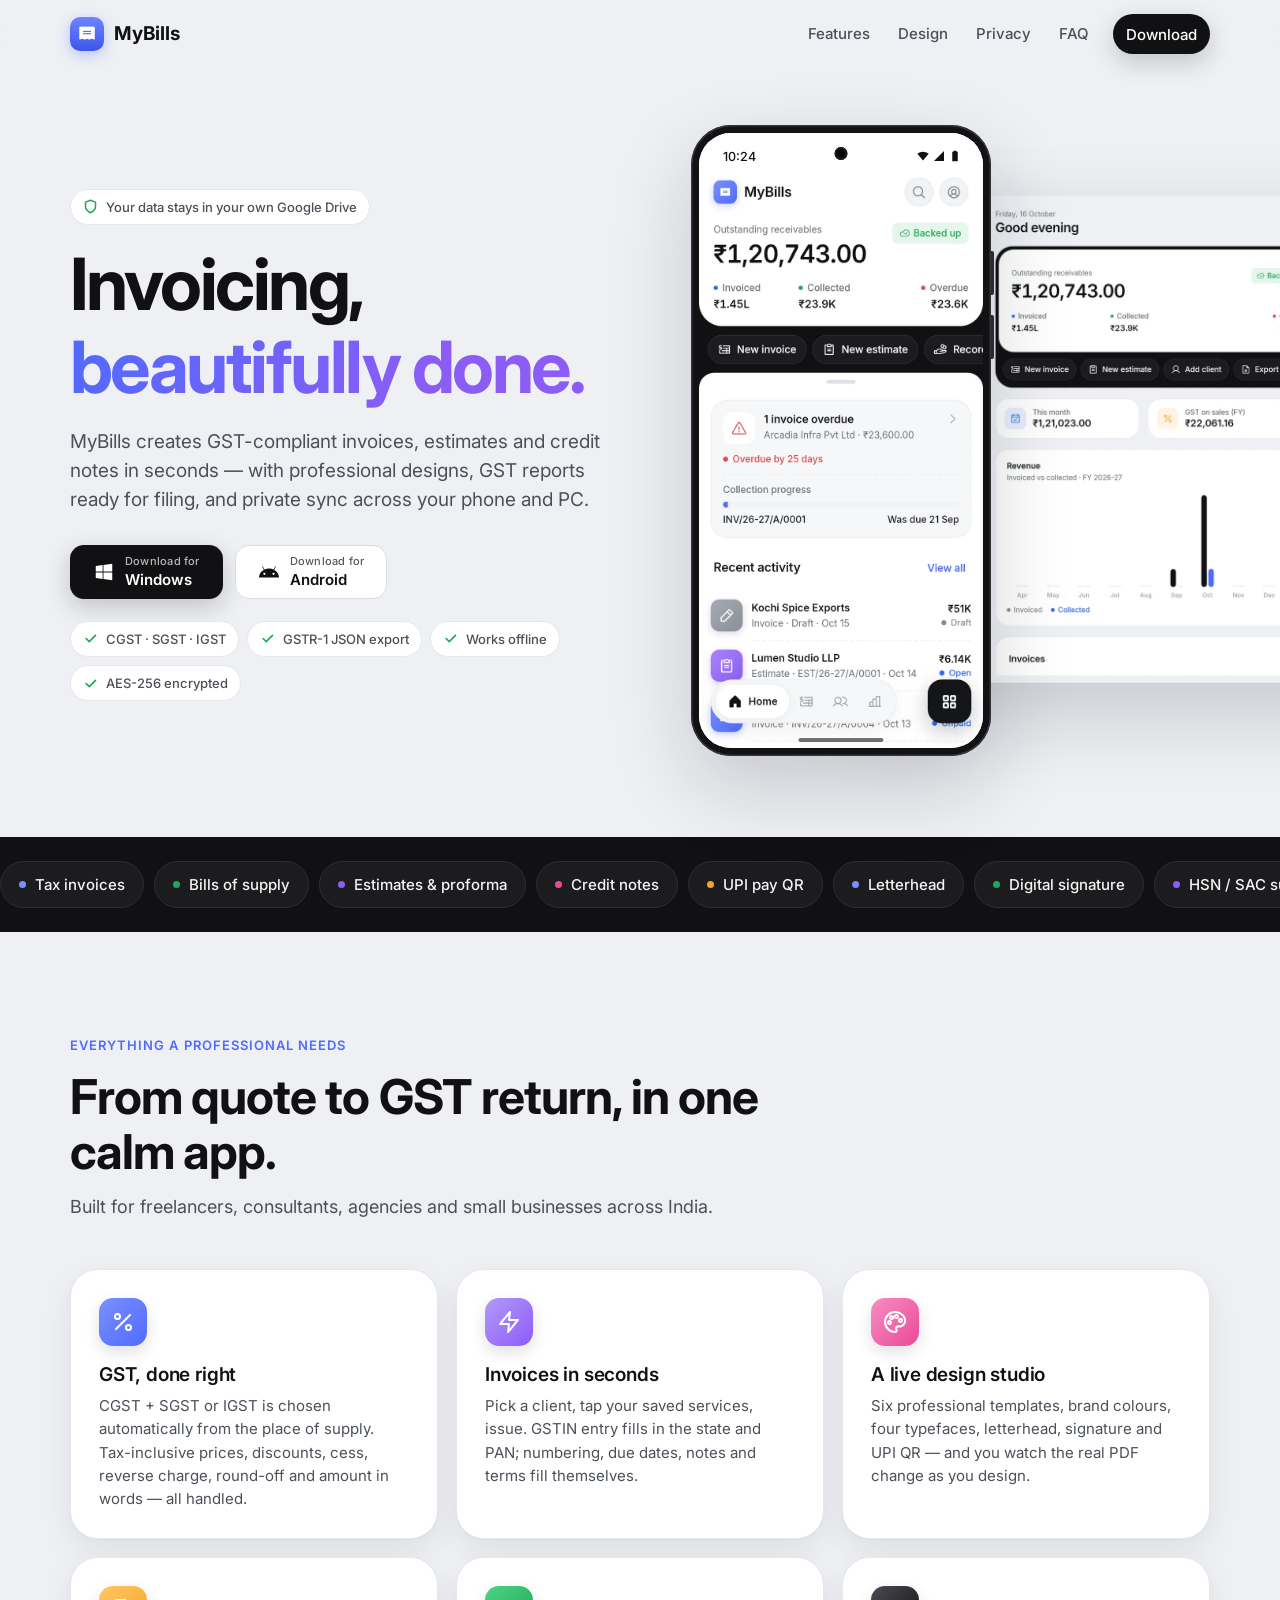
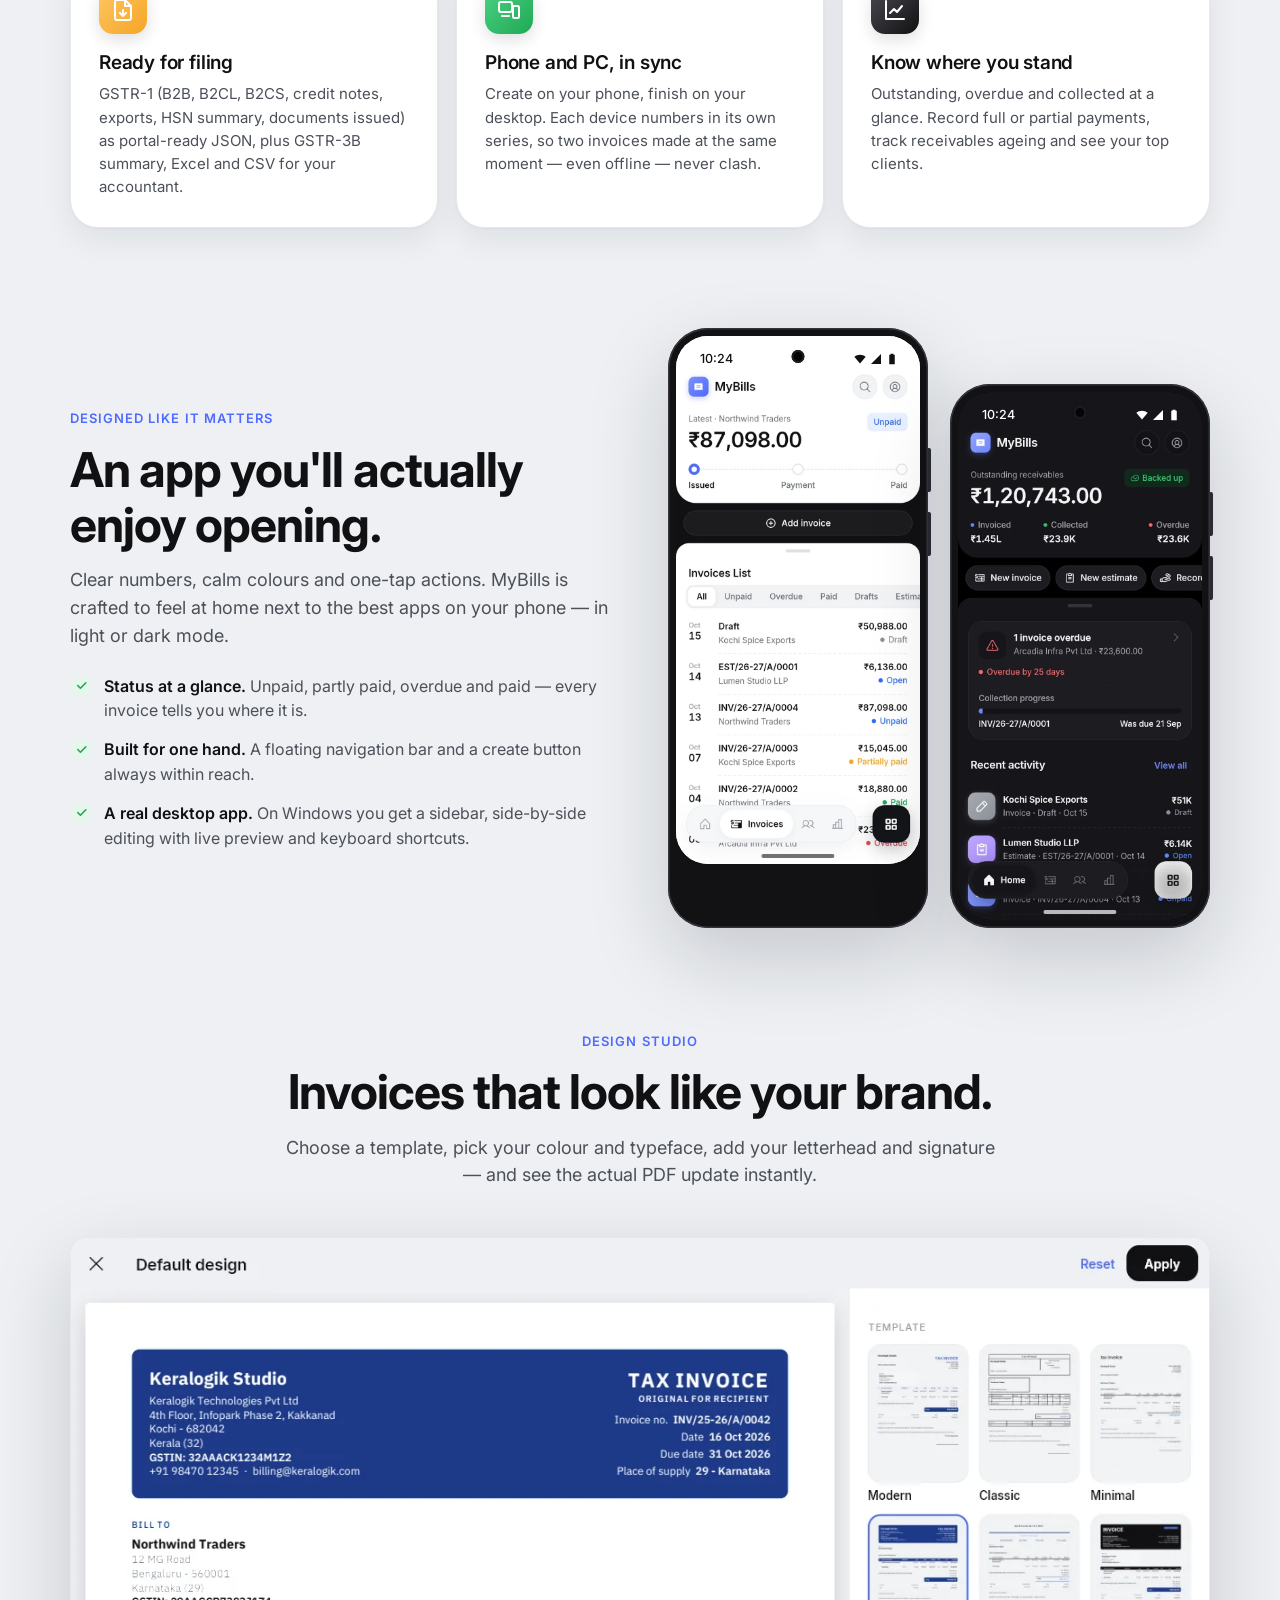
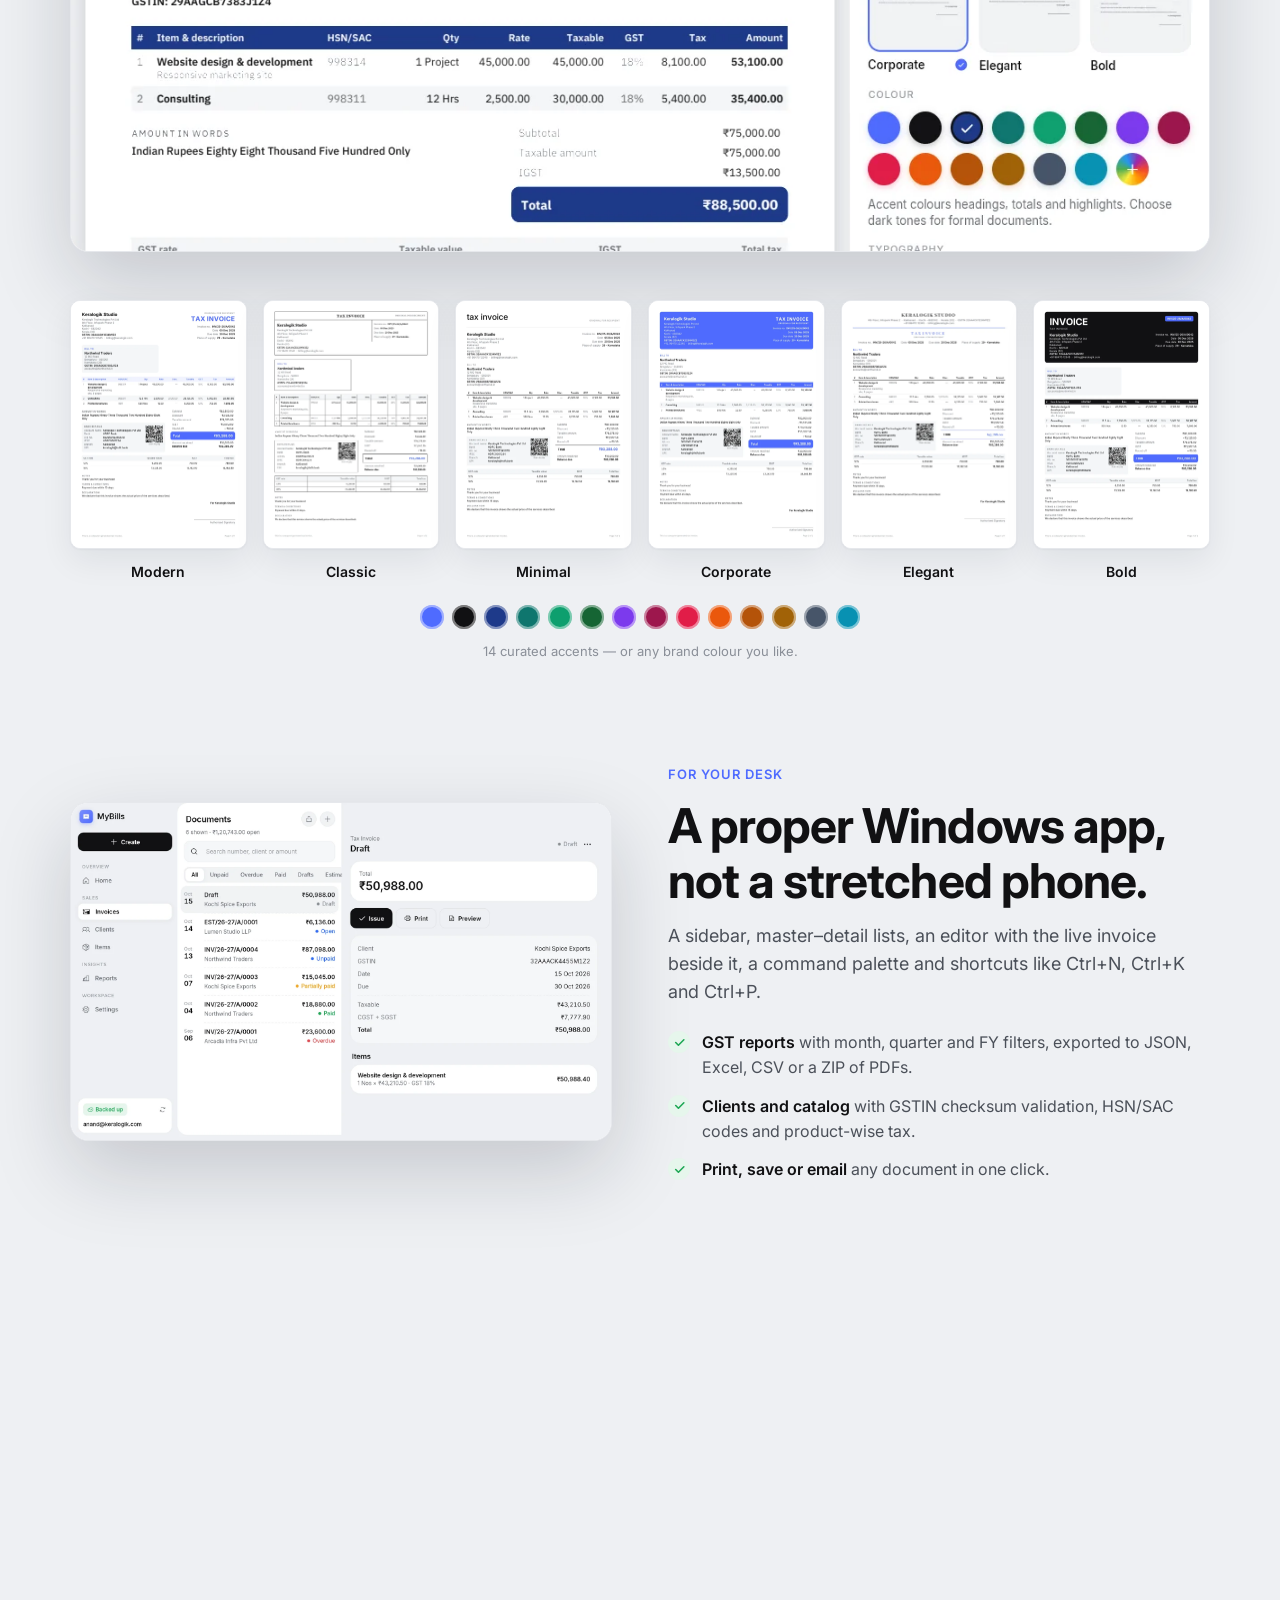
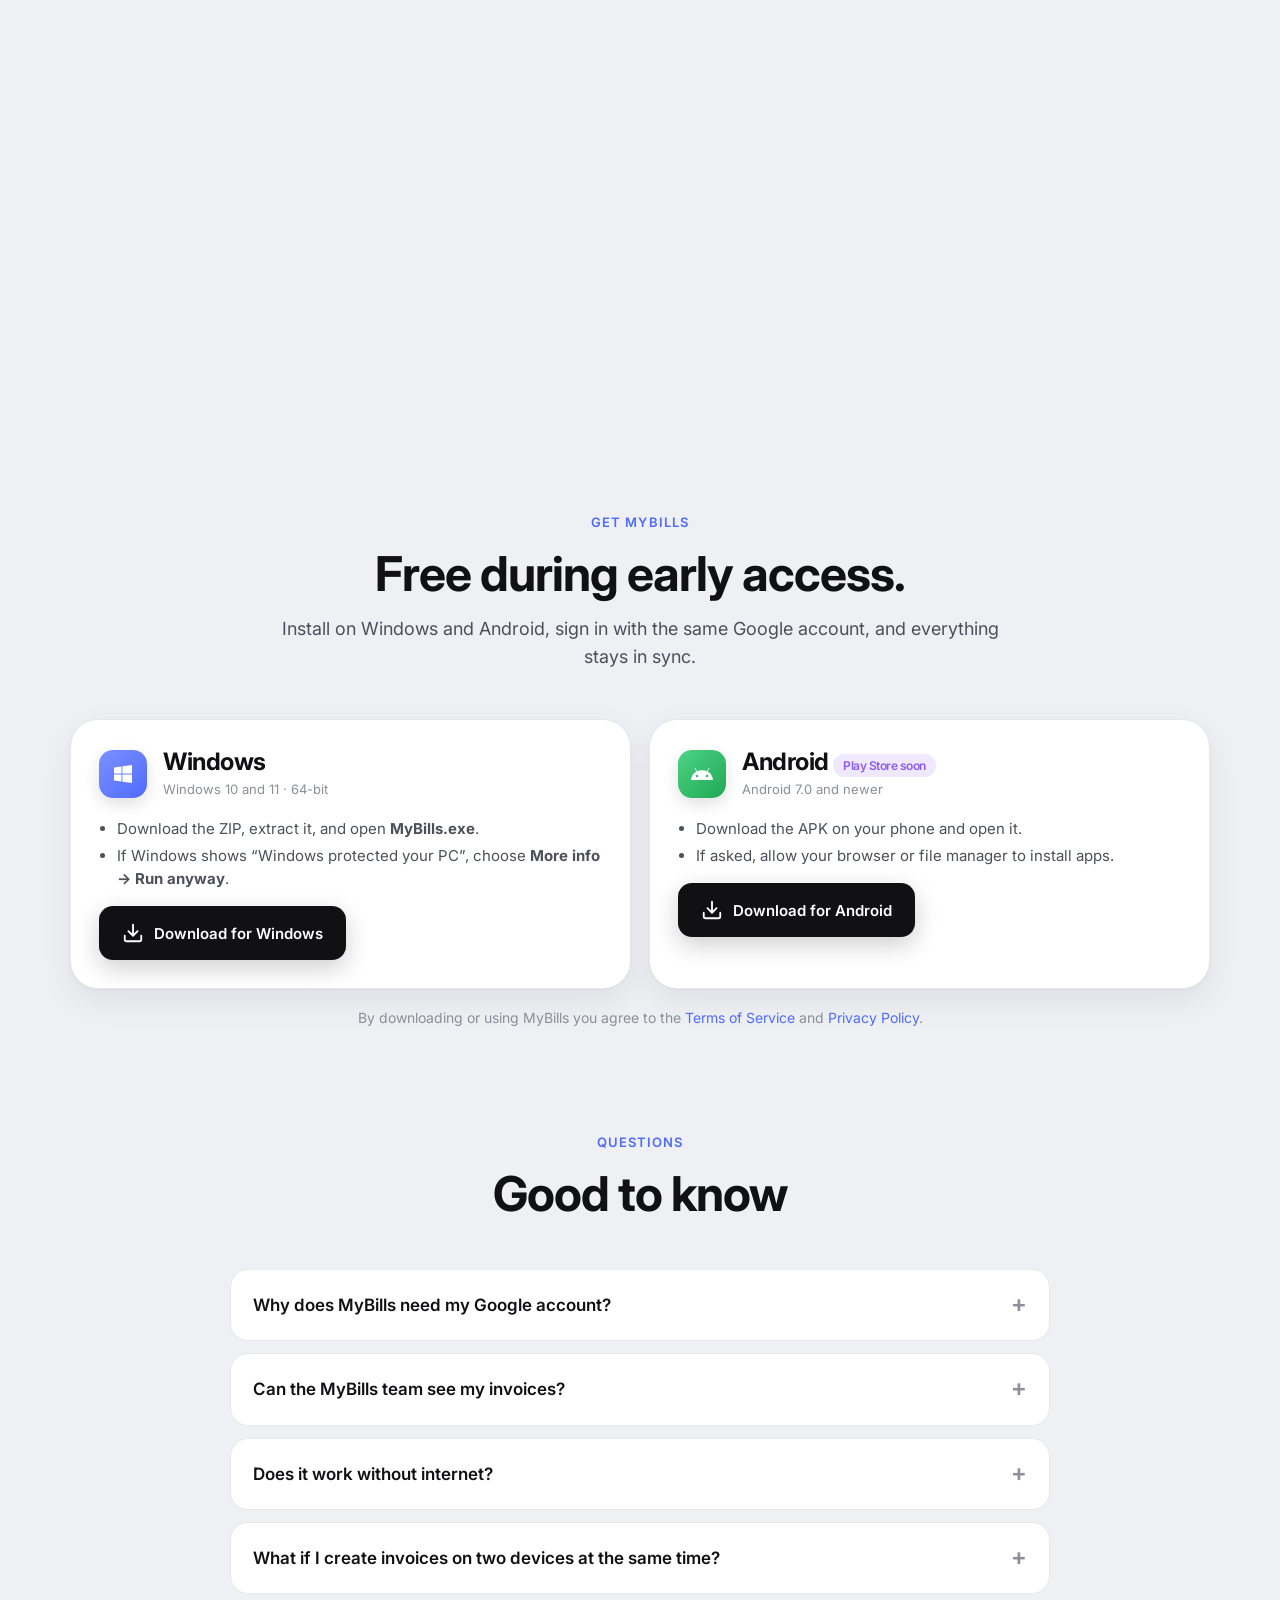
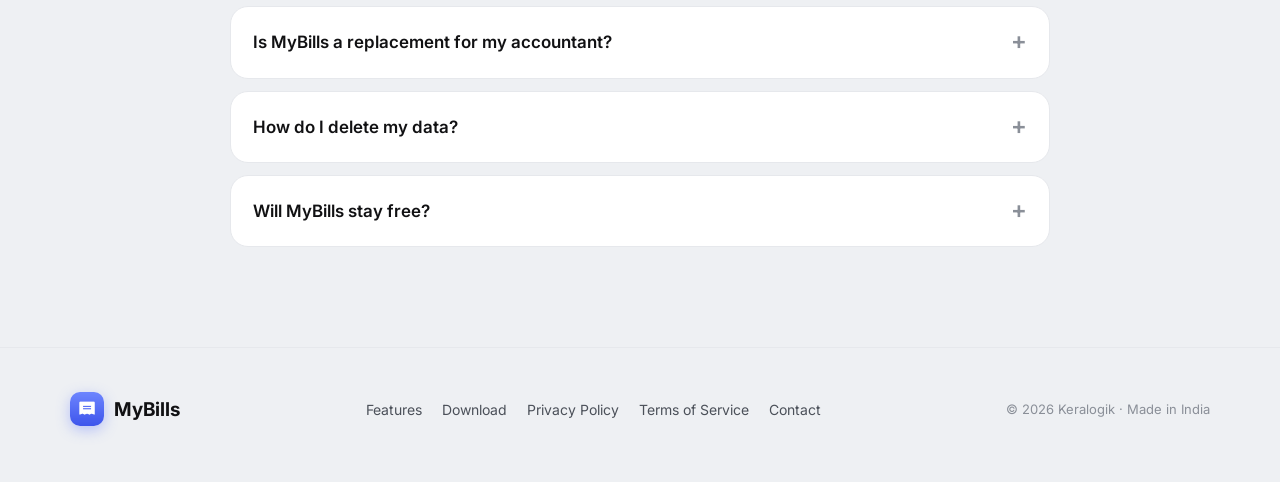
==== commit 2af39bb9: "Show Android device frame for app screenshots Co-Authored-By: Claude Opus 5.5 (1M context) <noreply@" ====
--- a/index.html
+++ b/index.html
@@ -77,7 +77,7 @@
       </div>
       <div class="devices" aria-hidden="true">
         <div class="desktop-shot"><img src="assets/img/desktop_home.webp" alt="" width="1600" height="1000" loading="eager"></div>
-        <div class="phone"><div class="screen"><div class="status"><span>9:41</span><span>●●● ▮</span></div><img src="assets/img/phone_home.webp" alt="MyBills home screen on a phone" width="720" height="1558"></div></div>
+        <div class="phone"><div class="screen"><div class="status"><span>10:24</span><span class="sys"><svg viewBox="0 0 24 24"><path d="M12 21 .6 7.6a17.5 17.5 0 0 1 22.8 0Z"/></svg><svg viewBox="0 0 24 24"><path d="M22 2v20H2Z"/></svg><svg viewBox="0 0 24 24"><path d="M9 1.5h6v2h2.5v19h-11v-19H9Z"/></svg></span></div><img src="assets/img/phone_home.webp" alt="MyBills home screen on a phone" width="720" height="1558"></div></div>
       </div>
     </div>
   </section>
@@ -157,8 +157,8 @@
         </ul>
       </div>
       <div class="phones reveal" aria-hidden="true">
-        <div class="phone"><div class="screen"><div class="status"><span>9:41</span><span>●●● ▮</span></div><img src="assets/img/phone_invoices.webp" alt="" width="720" height="1558" loading="lazy"></div></div>
-        <div class="phone dark"><div class="screen"><div class="status"><span>9:41</span><span>●●● ▮</span></div><img src="assets/img/phone_home_dark.webp" alt="" width="720" height="1558" loading="lazy"></div></div>
+        <div class="phone"><div class="screen"><div class="status"><span>10:24</span><span class="sys"><svg viewBox="0 0 24 24"><path d="M12 21 .6 7.6a17.5 17.5 0 0 1 22.8 0Z"/></svg><svg viewBox="0 0 24 24"><path d="M22 2v20H2Z"/></svg><svg viewBox="0 0 24 24"><path d="M9 1.5h6v2h2.5v19h-11v-19H9Z"/></svg></span></div><img src="assets/img/phone_invoices.webp" alt="" width="720" height="1558" loading="lazy"></div></div>
+        <div class="phone dark"><div class="screen"><div class="status"><span>10:24</span><span class="sys"><svg viewBox="0 0 24 24"><path d="M12 21 .6 7.6a17.5 17.5 0 0 1 22.8 0Z"/></svg><svg viewBox="0 0 24 24"><path d="M22 2v20H2Z"/></svg><svg viewBox="0 0 24 24"><path d="M9 1.5h6v2h2.5v19h-11v-19H9Z"/></svg></span></div><img src="assets/img/phone_home_dark.webp" alt="" width="720" height="1558" loading="lazy"></div></div>
       </div>
     </div>
   </section>
--- a/style.css
+++ b/style.css
@@ -127,17 +127,32 @@
   box-shadow: var(--shadow-lg); background: var(--surface);
 }
 .phone {
-  position: relative; width: 300px; border-radius: 48px; padding: 10px;
-  background: #0b0b0d; box-shadow: var(--shadow-lg), inset 0 0 0 2px #2a2a30;
-}
+  position: relative; width: 300px; border-radius: 40px; padding: 8px;
+  background: #121214; box-shadow: var(--shadow-lg), inset 0 0 0 1.5px #34343b;
+}
+/* Punch-hole camera */
 .phone::before {
-  content: ""; position: absolute; top: 21px; left: 50%; transform: translateX(-50%);
-  width: 90px; height: 26px; background: #000; border-radius: 20px; z-index: 2;
-}
-.phone .screen { border-radius: 38px; overflow: hidden; background: #fff; aspect-ratio: 390 / 844; position: relative; }
+  content: ""; position: absolute; top: 22px; left: 50%; transform: translateX(-50%);
+  width: 13px; height: 13px; background: #050506; border-radius: 50%; z-index: 2;
+  box-shadow: inset 0 0 0 2px #1d1d22;
+}
+/* Power and volume keys on the right edge */
+.phone::after {
+  content: ""; position: absolute; right: -3px; top: 20%; width: 3px; height: 44px;
+  background: #2a2a30; border-radius: 0 2px 2px 0; box-shadow: 0 64px 0 #2a2a30;
+}
+.phone .screen { border-radius: 32px; overflow: hidden; background: #fff; aspect-ratio: 390 / 844; position: relative; }
 .phone .screen img { width: 100%; height: 100%; object-fit: cover; object-position: top; }
-.phone .status { position: absolute; top: 4px; left: 0; right: 0; height: 44px; display: flex; justify-content: space-between; align-items: center; padding: 0 26px; font: 600 13px Inter, sans-serif; color: #111; z-index: 1; }
+/* Android gesture bar */
+.phone .screen::after {
+  content: ""; position: absolute; bottom: 6px; left: 50%; transform: translateX(-50%);
+  width: 30%; height: 4px; border-radius: 4px; background: rgba(0,0,0,.55);
+}
+.phone .status { position: absolute; top: 6px; left: 0; right: 0; height: 34px; display: flex; justify-content: space-between; align-items: center; padding: 0 22px 0 24px; font: 500 12.5px Inter, sans-serif; color: #111; z-index: 1; }
+.phone .status .sys { display: flex; align-items: center; gap: 4px; }
+.phone .status svg { width: 12px; height: 12px; fill: currentColor; }
 .phone.dark .screen { background: #000; }
+.phone.dark .screen::after { background: rgba(255,255,255,.7); }
 .phone.dark .status { color: #fff; }
 .devices .phone { position: absolute; left: 0; top: 0; z-index: 2; }
 
@@ -319,9 +334,9 @@
   .hero-cta .btn { flex: 1 1 100%; }
   .dl .btn { align-self: stretch; }
   .phone { width: 264px; }
-  .phones .phone { width: 46%; max-width: 230px; border-radius: 34px; padding: 7px; }
-  .phones .phone .screen { border-radius: 28px; }
-  .phones .phone::before { width: 60px; height: 18px; top: 14px; }
+  .phones .phone { width: 46%; max-width: 230px; border-radius: 30px; padding: 6px; }
+  .phones .phone .screen { border-radius: 25px; }
+  .phones .phone::before { width: 9px; height: 9px; top: 15px; }
   .phones .phone:nth-child(2) { margin-top: 36px; }
   .phones .phone .status { display: none; }
   .card { padding: 22px; }
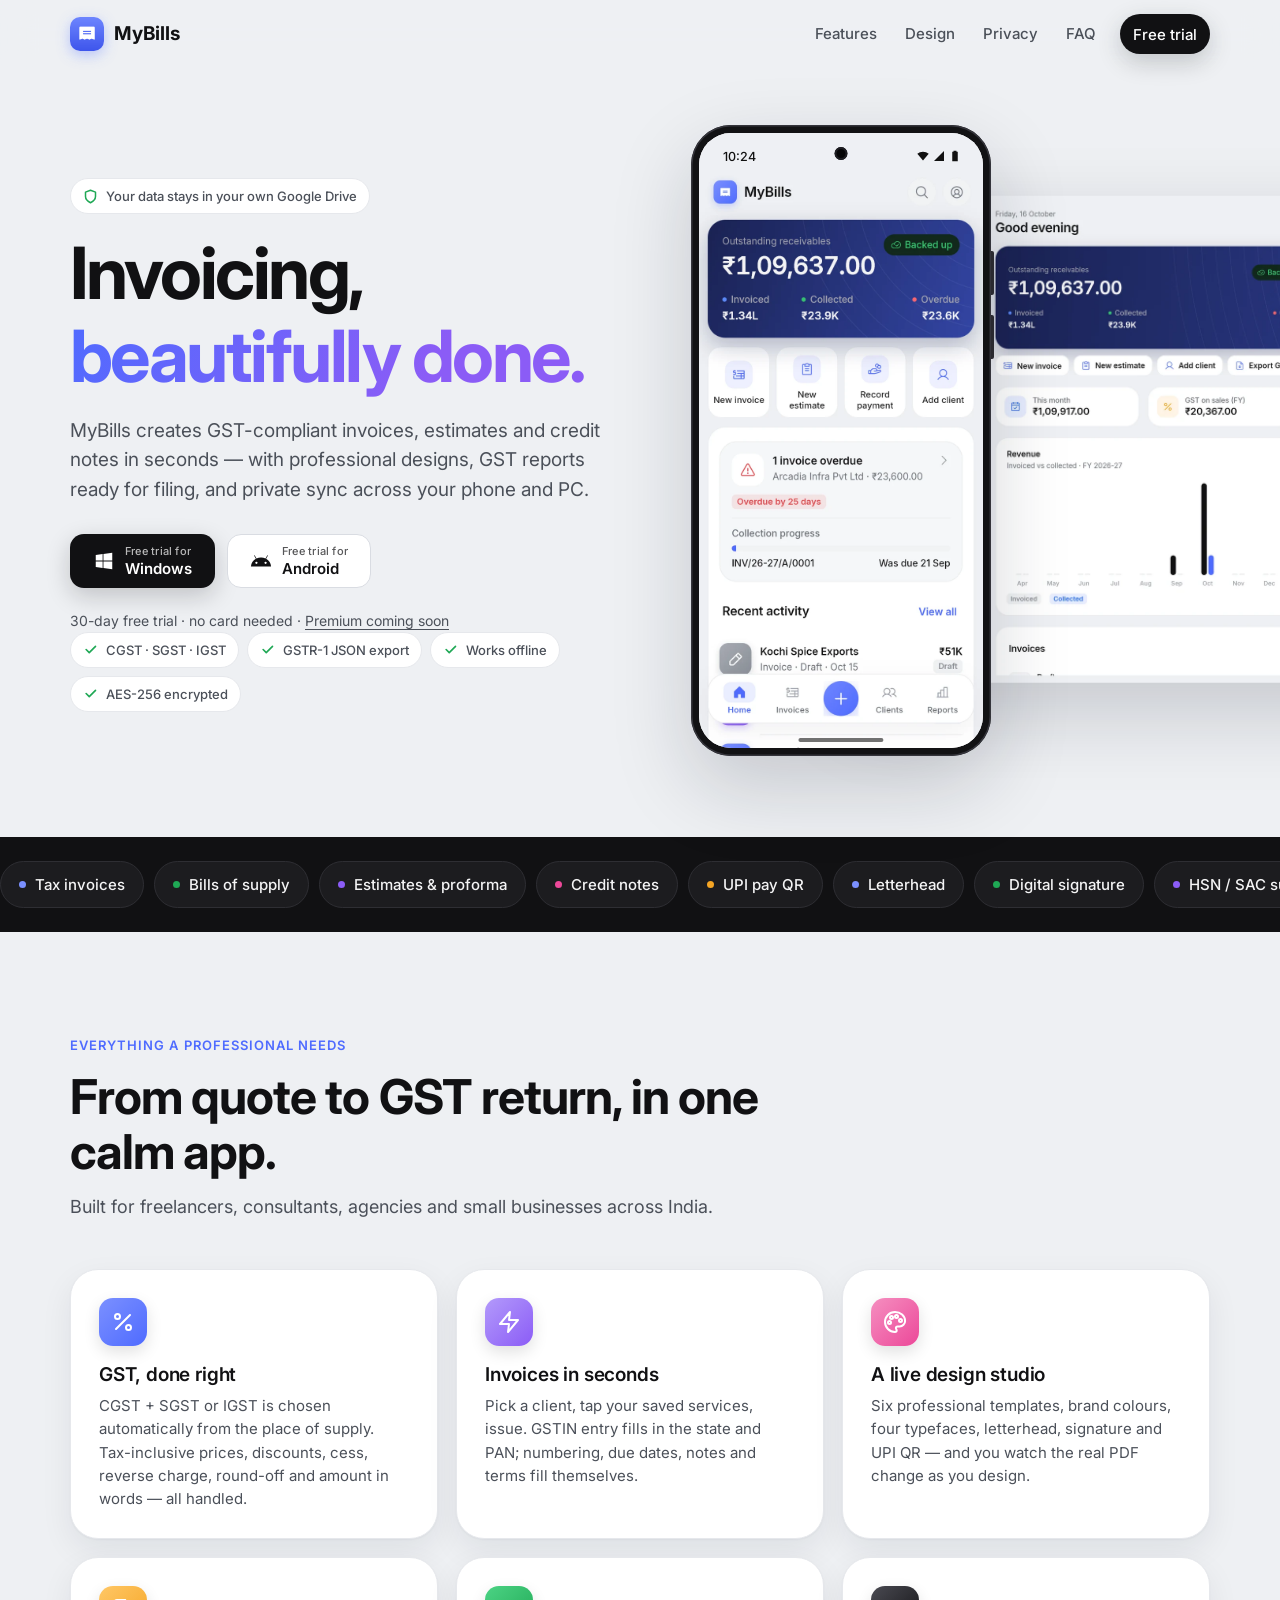
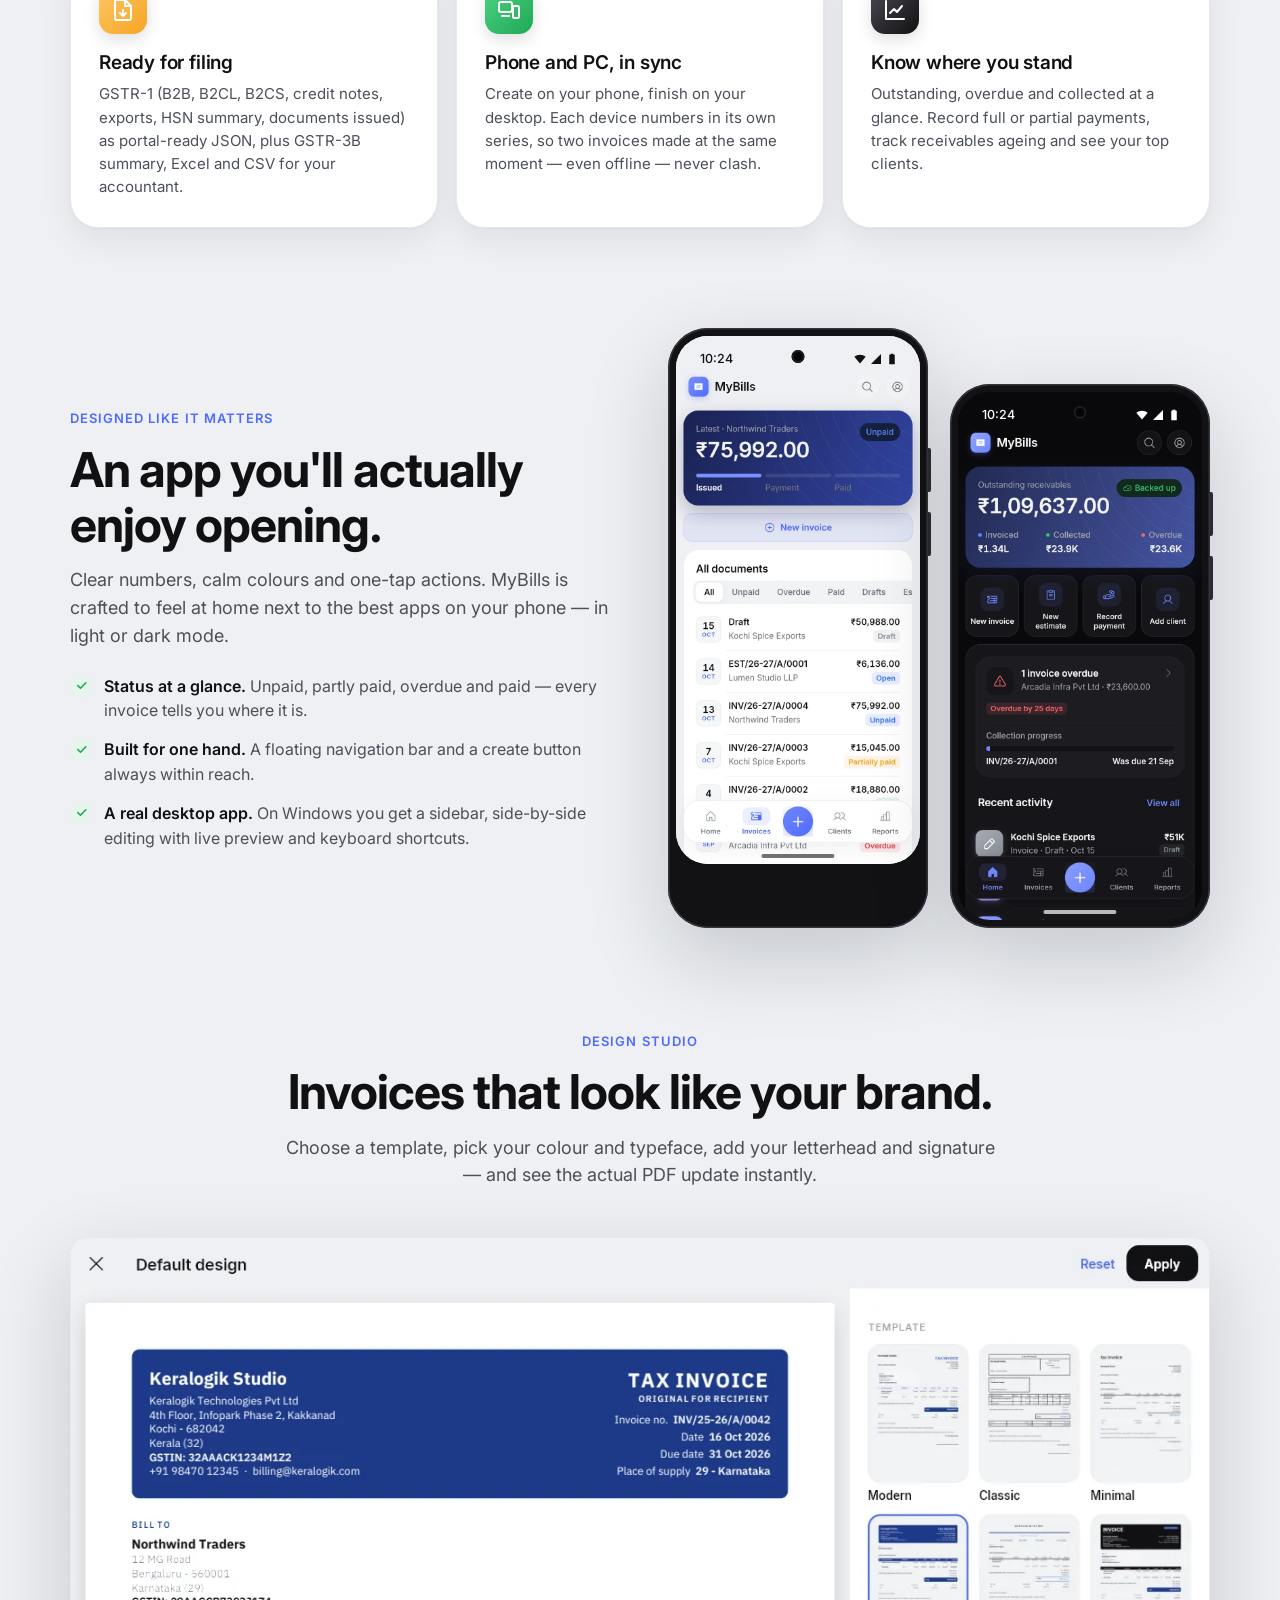
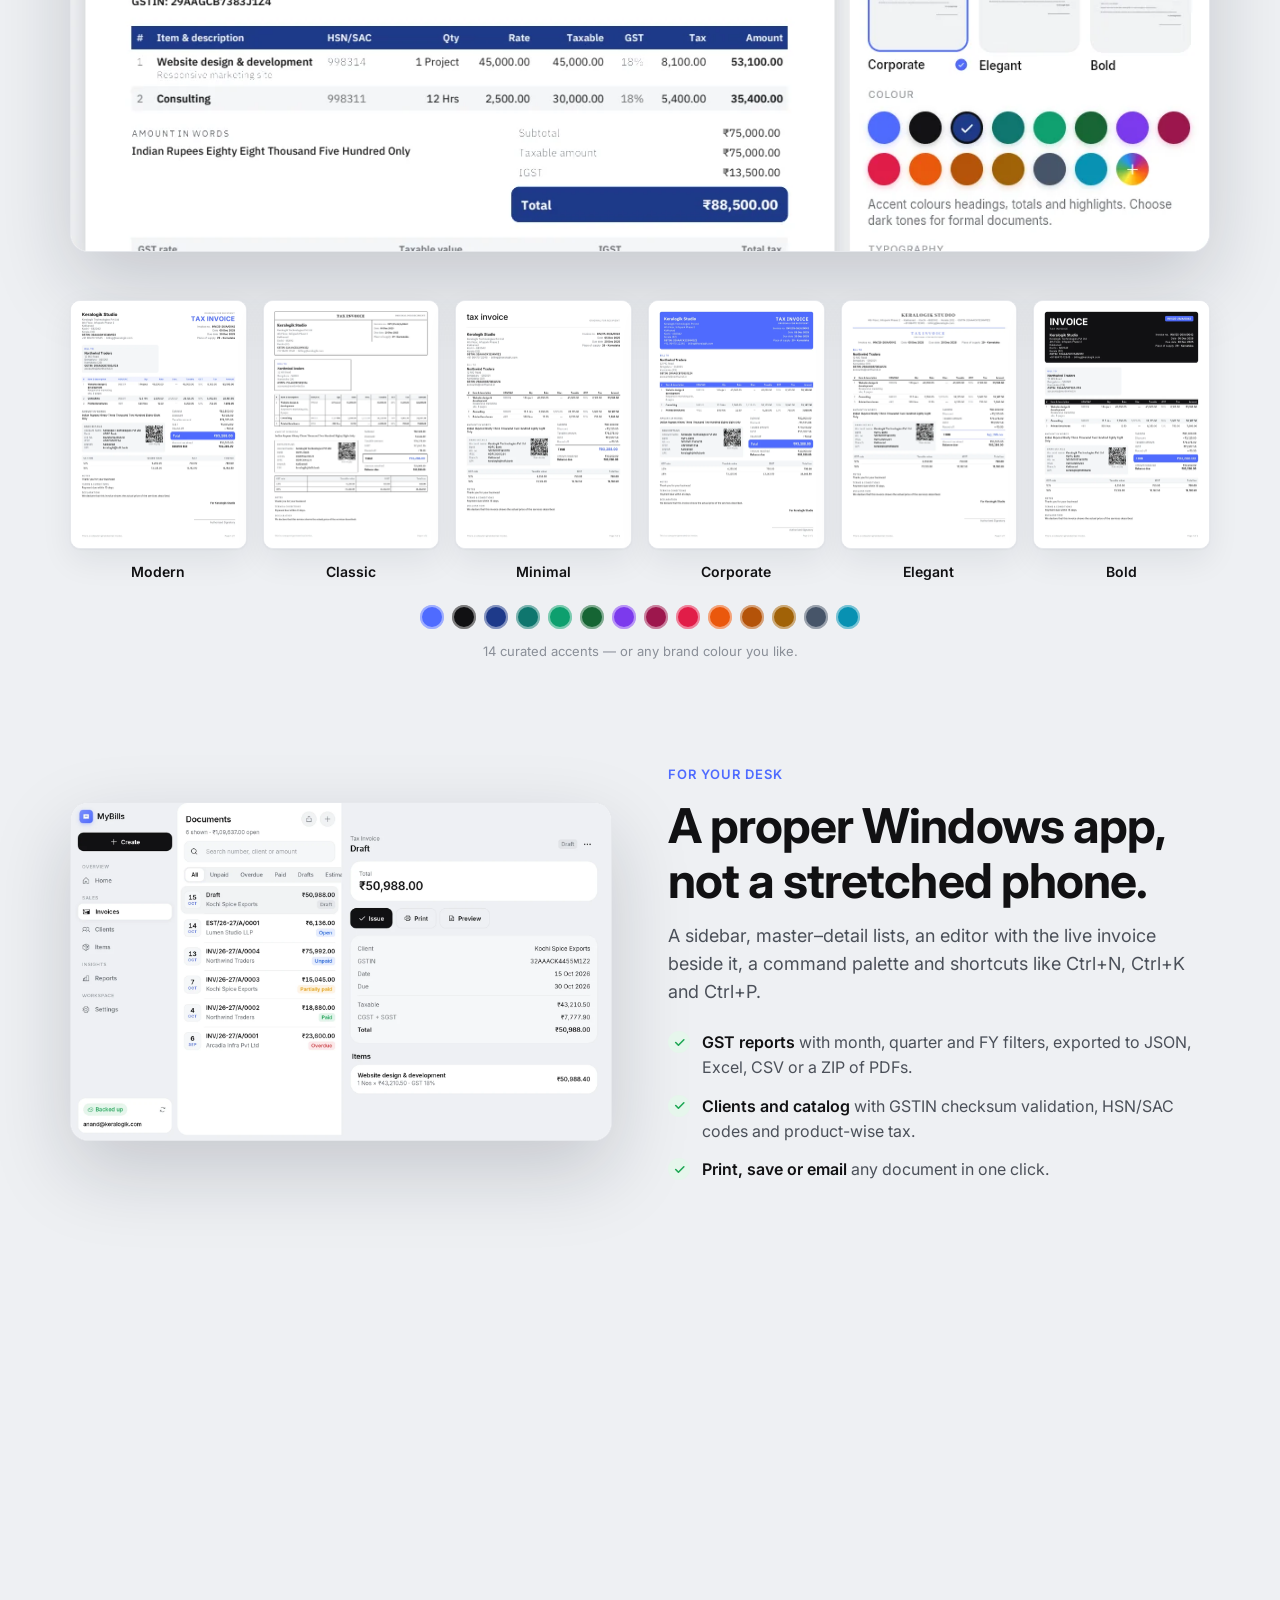
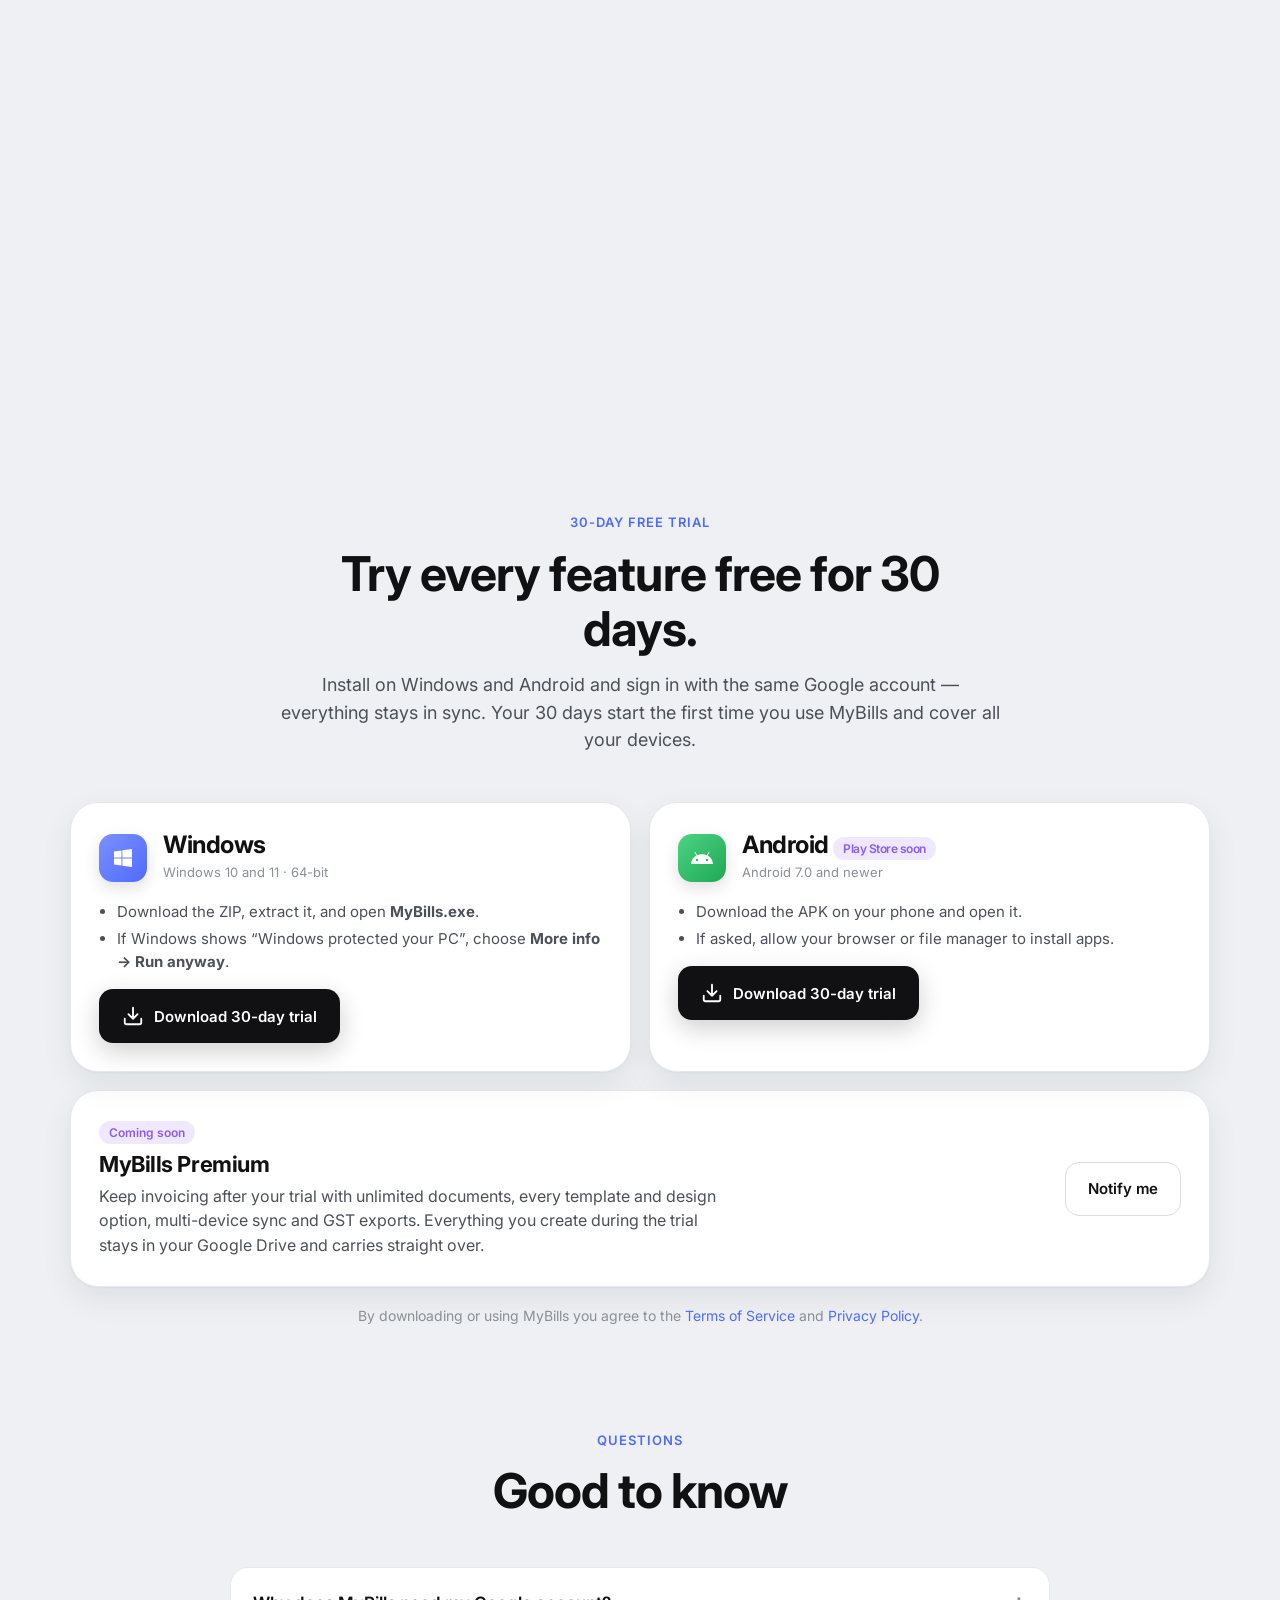
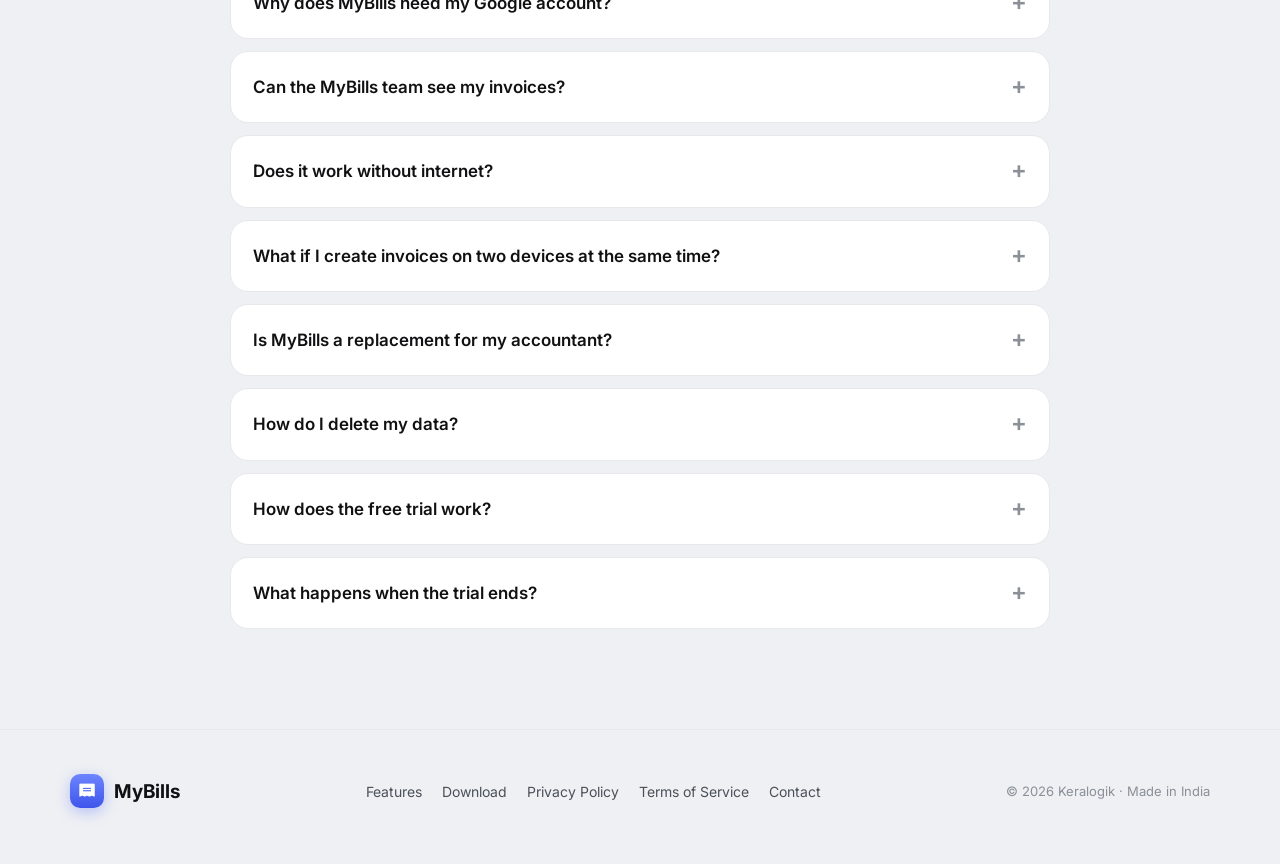
==== commit 8cb4fbec: "Offer a 30-day free trial; announce MyBills Premium as coming soon Remove the old full-version downl" ====
--- a/index.html
+++ b/index.html
@@ -29,7 +29,6 @@
     "operatingSystem": "Android, Windows",
     "applicationCategory": "BusinessApplication",
     "description": "GST invoicing app with professional templates, GSTR-1 exports and encrypted Google Drive sync.",
-    "offers": { "@type": "Offer", "price": "0", "priceCurrency": "INR" },
     "url": "https://mybills.co.in/"
   }
   </script>
@@ -45,7 +44,7 @@
       <a href="#design">Design</a>
       <a href="#privacy">Privacy</a>
       <a href="#faq">FAQ</a>
-      <a href="#download" class="btn btn-dark btn-sm">Download</a>
+      <a href="#download" class="btn btn-dark btn-sm">Free trial</a>
     </nav>
   </div>
 </header>
@@ -61,13 +60,14 @@
         <div class="hero-cta">
           <a class="btn btn-dark" href="#download">
             <svg viewBox="0 0 24 24" fill="currentColor"><path d="M3 5.5 10.5 4.4v7.1H3V5.5zm0 13 7.5 1.1v-7H3v5.9zm8.4 1.2L21 21v-8.4h-9.6v7.1zm0-15.4v7.2H21V3l-9.6 1.3z"/></svg>
-            <span class="stack"><small>Download for</small>Windows</span>
+            <span class="stack"><small>Free trial for</small>Windows</span>
           </a>
           <a class="btn btn-ghost" href="#download">
             <svg viewBox="0 0 24 24" fill="currentColor"><path d="M17.6 9.48l1.84-3.18a.38.38 0 0 0-.66-.38l-1.86 3.22A11.4 11.4 0 0 0 12 8.13c-1.79 0-3.47.38-4.92 1.01L5.22 5.92a.38.38 0 0 0-.66.38L6.4 9.48A10.78 10.78 0 0 0 1 18h22a10.78 10.78 0 0 0-5.4-8.52zM7 15.25a1.25 1.25 0 1 1 0-2.5 1.25 1.25 0 0 1 0 2.5zm10 0a1.25 1.25 0 1 1 0-2.5 1.25 1.25 0 0 1 0 2.5z"/></svg>
-            <span class="stack"><small>Download for</small>Android</span>
+            <span class="stack"><small>Free trial for</small>Android</span>
           </a>
         </div>
+        <p class="hero-note">30-day free trial · no card needed · <a href="#premium">Premium coming soon</a></p>
         <div class="trust">
           <span class="chip"><svg viewBox="0 0 24 24" fill="none" stroke="currentColor" stroke-width="2.6" stroke-linecap="round" stroke-linejoin="round"><path d="M5 12l5 5L20 7"/></svg>CGST · SGST · IGST</span>
           <span class="chip"><svg viewBox="0 0 24 24" fill="none" stroke="currentColor" stroke-width="2.6" stroke-linecap="round" stroke-linejoin="round"><path d="M5 12l5 5L20 7"/></svg>GSTR-1 JSON export</span>
@@ -237,9 +237,9 @@
   <section id="download" style="padding-top:0">
     <div class="wrap">
       <div class="section-head center reveal">
-        <span class="eyebrow">Get MyBills</span>
-        <h2>Free during early access.</h2>
-        <p>Install on Windows and Android, sign in with the same Google account, and everything stays in sync.</p>
+        <span class="eyebrow">30-day free trial</span>
+        <h2>Try every feature free for 30 days.</h2>
+        <p>Install on Windows and Android and sign in with the same Google account — everything stays in sync. Your 30 days start the first time you use MyBills and cover all your devices.</p>
       </div>
       <div class="dl-grid">
         <div class="card dl reveal">
@@ -253,7 +253,7 @@
           </ul>
           <a class="btn btn-dark" href="https://github.com/sreesankarp/mybills_web/releases/latest/download/MyBills-Windows.zip">
             <svg viewBox="0 0 24 24" fill="none" stroke="currentColor" stroke-width="2" stroke-linecap="round" stroke-linejoin="round"><path d="M21 15v4a2 2 0 0 1-2 2H5a2 2 0 0 1-2-2v-4M7 10l5 5 5-5M12 15V3"/></svg>
-            Download for Windows
+            Download 30-day trial
           </a>
         </div>
         <div class="card dl reveal">
@@ -267,9 +267,17 @@
           </ul>
           <a class="btn btn-dark" href="https://github.com/sreesankarp/mybills_web/releases/latest/download/MyBills-Android.apk">
             <svg viewBox="0 0 24 24" fill="none" stroke="currentColor" stroke-width="2" stroke-linecap="round" stroke-linejoin="round"><path d="M21 15v4a2 2 0 0 1-2 2H5a2 2 0 0 1-2-2v-4M7 10l5 5 5-5M12 15V3"/></svg>
-            Download for Android
+            Download 30-day trial
           </a>
         </div>
+      </div>
+      <div class="card premium reveal" id="premium">
+        <div class="premium-copy">
+          <span class="badge">Coming soon</span>
+          <h3>MyBills Premium</h3>
+          <p>Keep invoicing after your trial with unlimited documents, every template and design option, multi-device sync and GST exports. Everything you create during the trial stays in your Google Drive and carries straight over.</p>
+        </div>
+        <a class="btn btn-ghost" href="mailto:skripter14@gmail.com?subject=Notify%20me%20about%20MyBills%20Premium">Notify me</a>
       </div>
       <p class="note center" style="margin-top:18px">By downloading or using MyBills you agree to the <a href="terms.html">Terms of Service</a> and <a href="privacy.html">Privacy Policy</a>.</p>
     </div>
@@ -289,7 +297,8 @@
         <details class="reveal"><summary>What if I create invoices on two devices at the same time?</summary><p>Each device numbers in its own series (for example INV/25-26/A/0001 and INV/25-26/B/0001), so numbers can never clash — even offline. GST rules allow multiple invoice series.</p></details>
         <details class="reveal"><summary>Is MyBills a replacement for my accountant?</summary><p>MyBills calculates taxes and prepares GST reports from the invoices you create, but you remain responsible for the accuracy of your invoices and returns. We recommend reviewing filings with your tax professional.</p></details>
         <details class="reveal"><summary>How do I delete my data?</summary><p>In the app, go to Settings → Data &amp; backup → Delete cloud data, then sign out and choose to remove data from the device. You can also revoke MyBills' access at <a href="https://myaccount.google.com/permissions" rel="noopener" target="_blank">myaccount.google.com/permissions</a>. See the <a href="privacy.html#deletion">Privacy Policy</a> for details.</p></details>
-        <details class="reveal"><summary>Will MyBills stay free?</summary><p>MyBills is free during early access. We plan to introduce an optional paid plan with advanced features later; we'll announce pricing clearly in advance and the core invoicing you rely on will keep working.</p></details>
+        <details class="reveal"><summary>How does the free trial work?</summary><p>Every feature is unlocked for 30 days, starting the first time you use MyBills. The trial belongs to your Google account, so it covers your phone and PC together. No payment details are needed.</p></details>
+        <details class="reveal"><summary>What happens when the trial ends?</summary><p>The app stops opening until you upgrade to MyBills Premium, which is coming soon. Your invoices, clients and settings are not deleted — they stay encrypted in your own Google Drive and are ready when you upgrade. You can still remove them at any time from your Google account.</p></details>
       </div>
     </div>
   </section>
--- a/style.css
+++ b/style.css
@@ -249,6 +249,13 @@
 .secure a { color: #9db0ff; }
 
 /* Download */
+.hero-note { margin: 14px 0 0; font-size: 14px; color: var(--ink-2); }
+.hero-note a { color: inherit; text-decoration: underline; text-underline-offset: 3px; }
+.premium { display: flex; align-items: center; justify-content: space-between; gap: 24px; margin-top: 18px; }
+.premium h3 { font-size: 22px; margin: 8px 0 6px; }
+.premium p { margin: 0; color: var(--ink-2); max-width: 640px; }
+.premium .btn { flex: none; }
+@media (max-width: 720px) { .premium { flex-direction: column; align-items: stretch; } }
 .dl-grid { display: grid; grid-template-columns: 1fr 1fr; gap: 18px; }
 .dl { display: flex; flex-direction: column; gap: 16px; }
 .dl .head { display: flex; align-items: center; gap: 16px; }
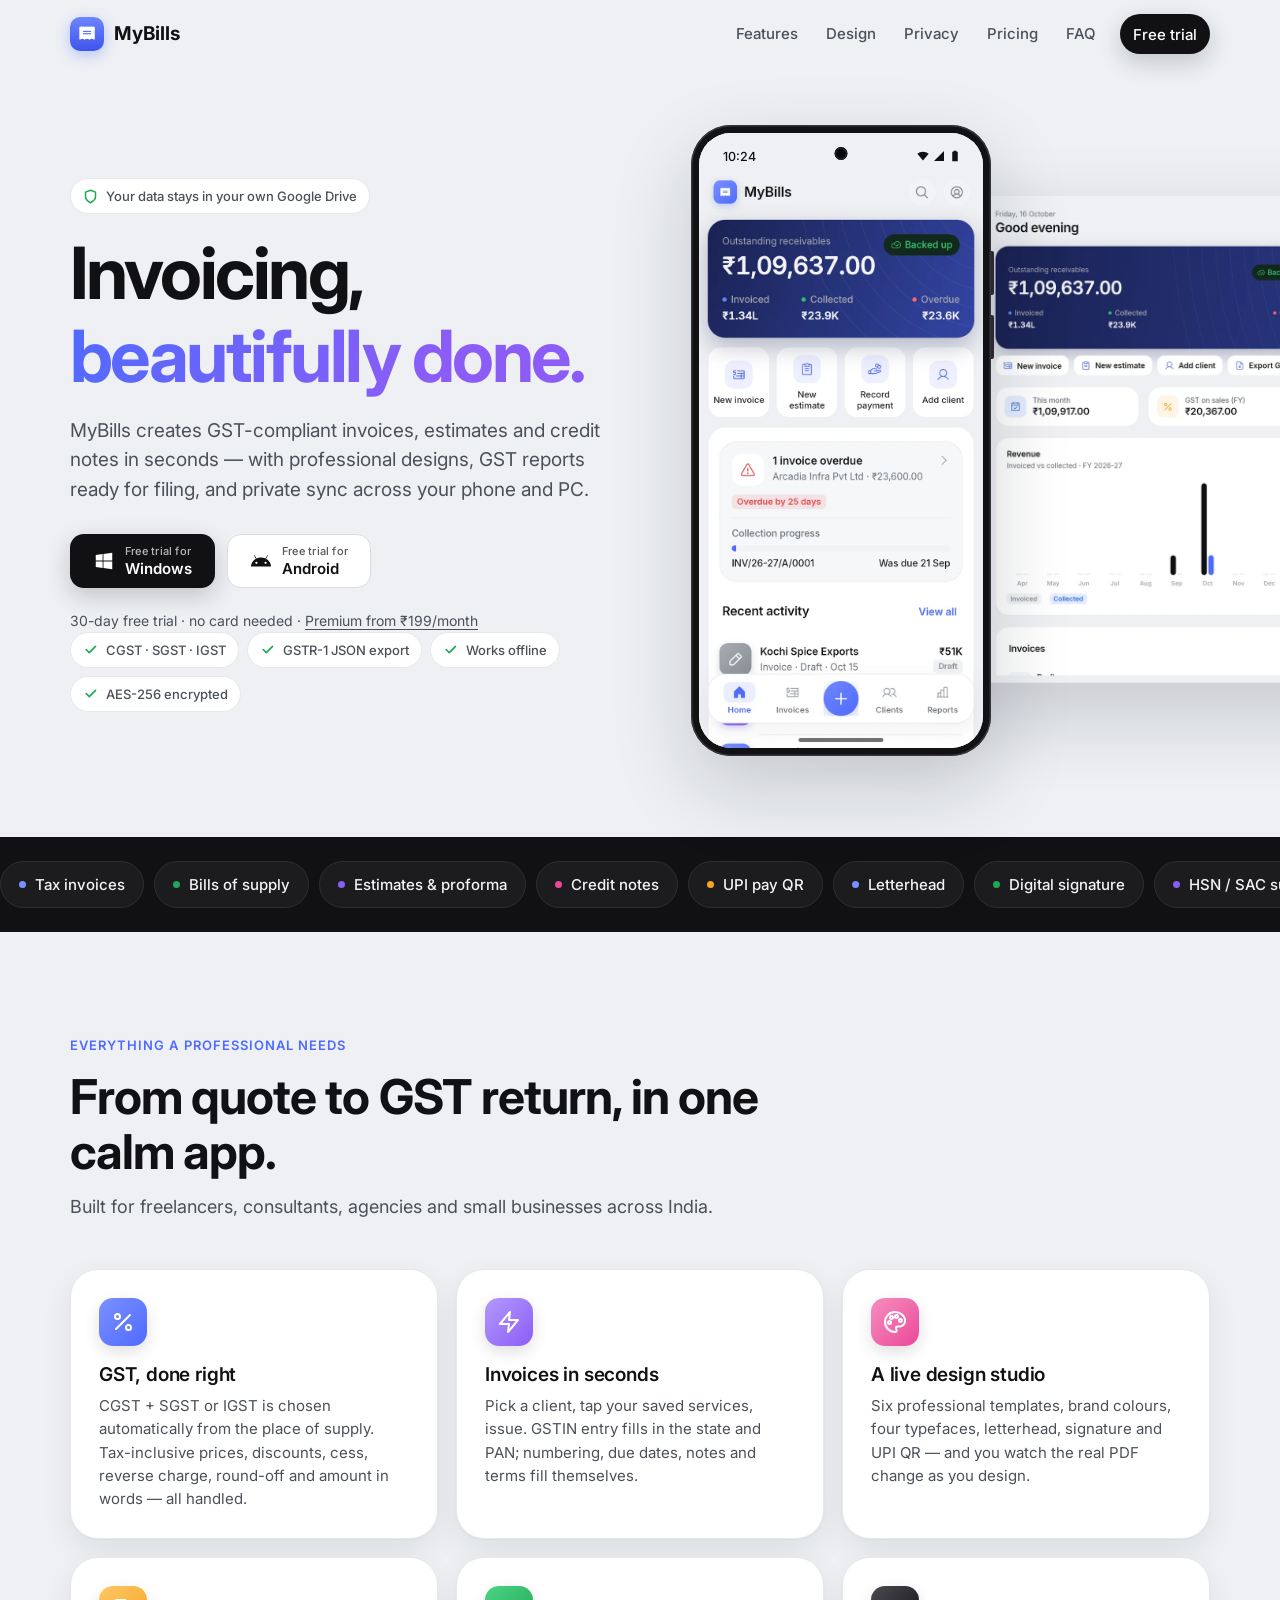
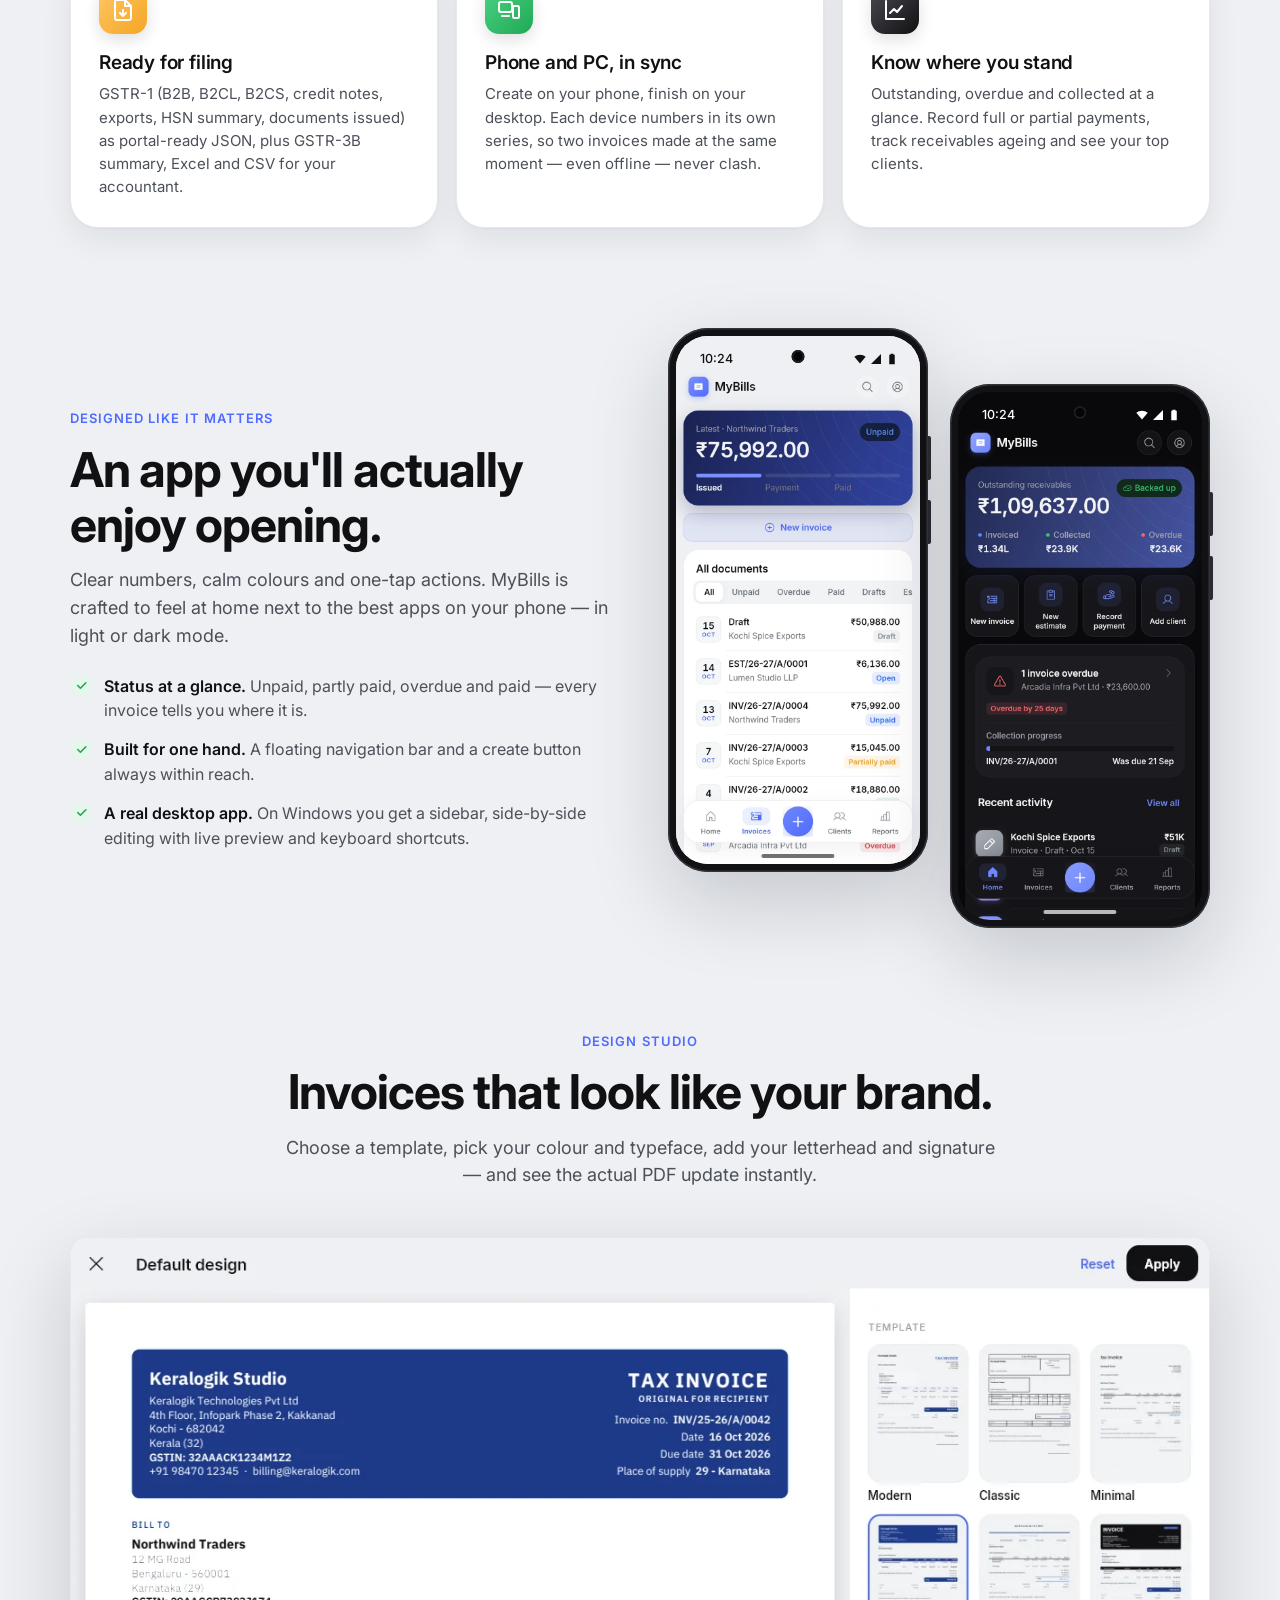
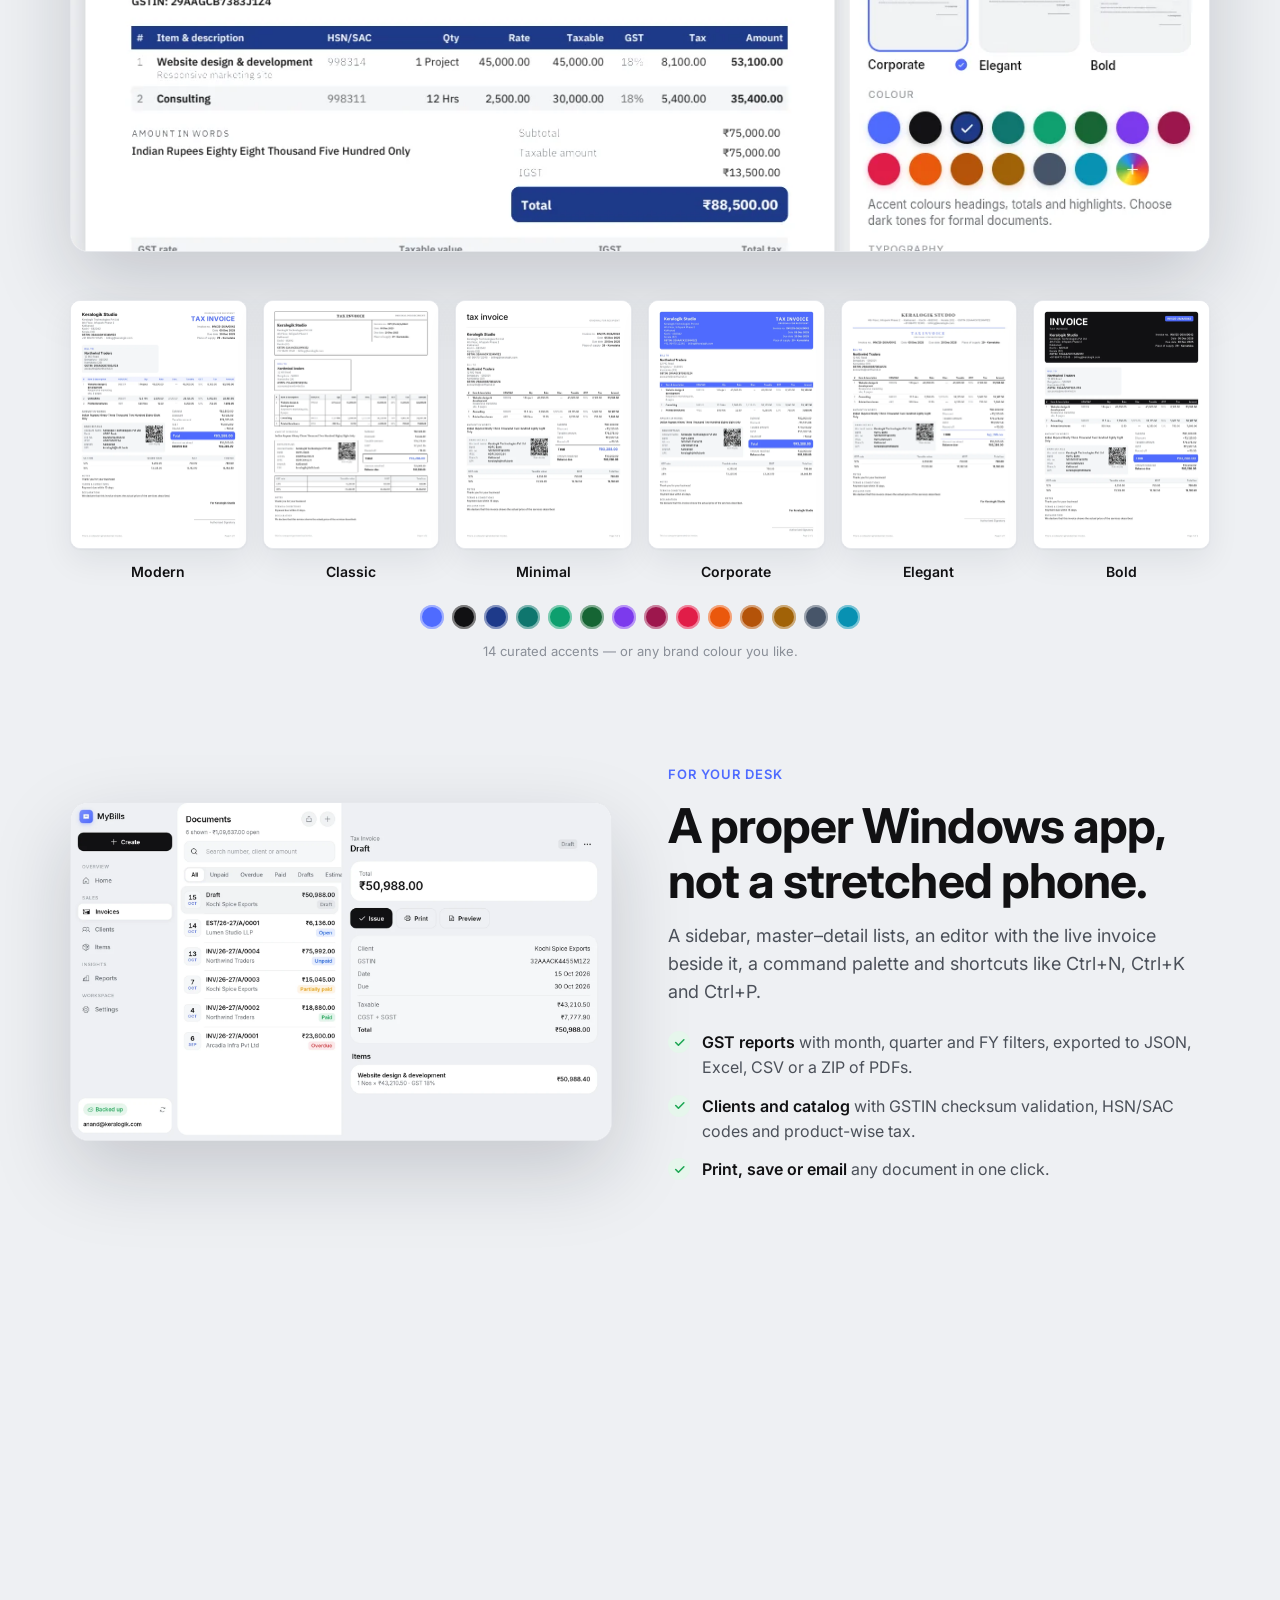
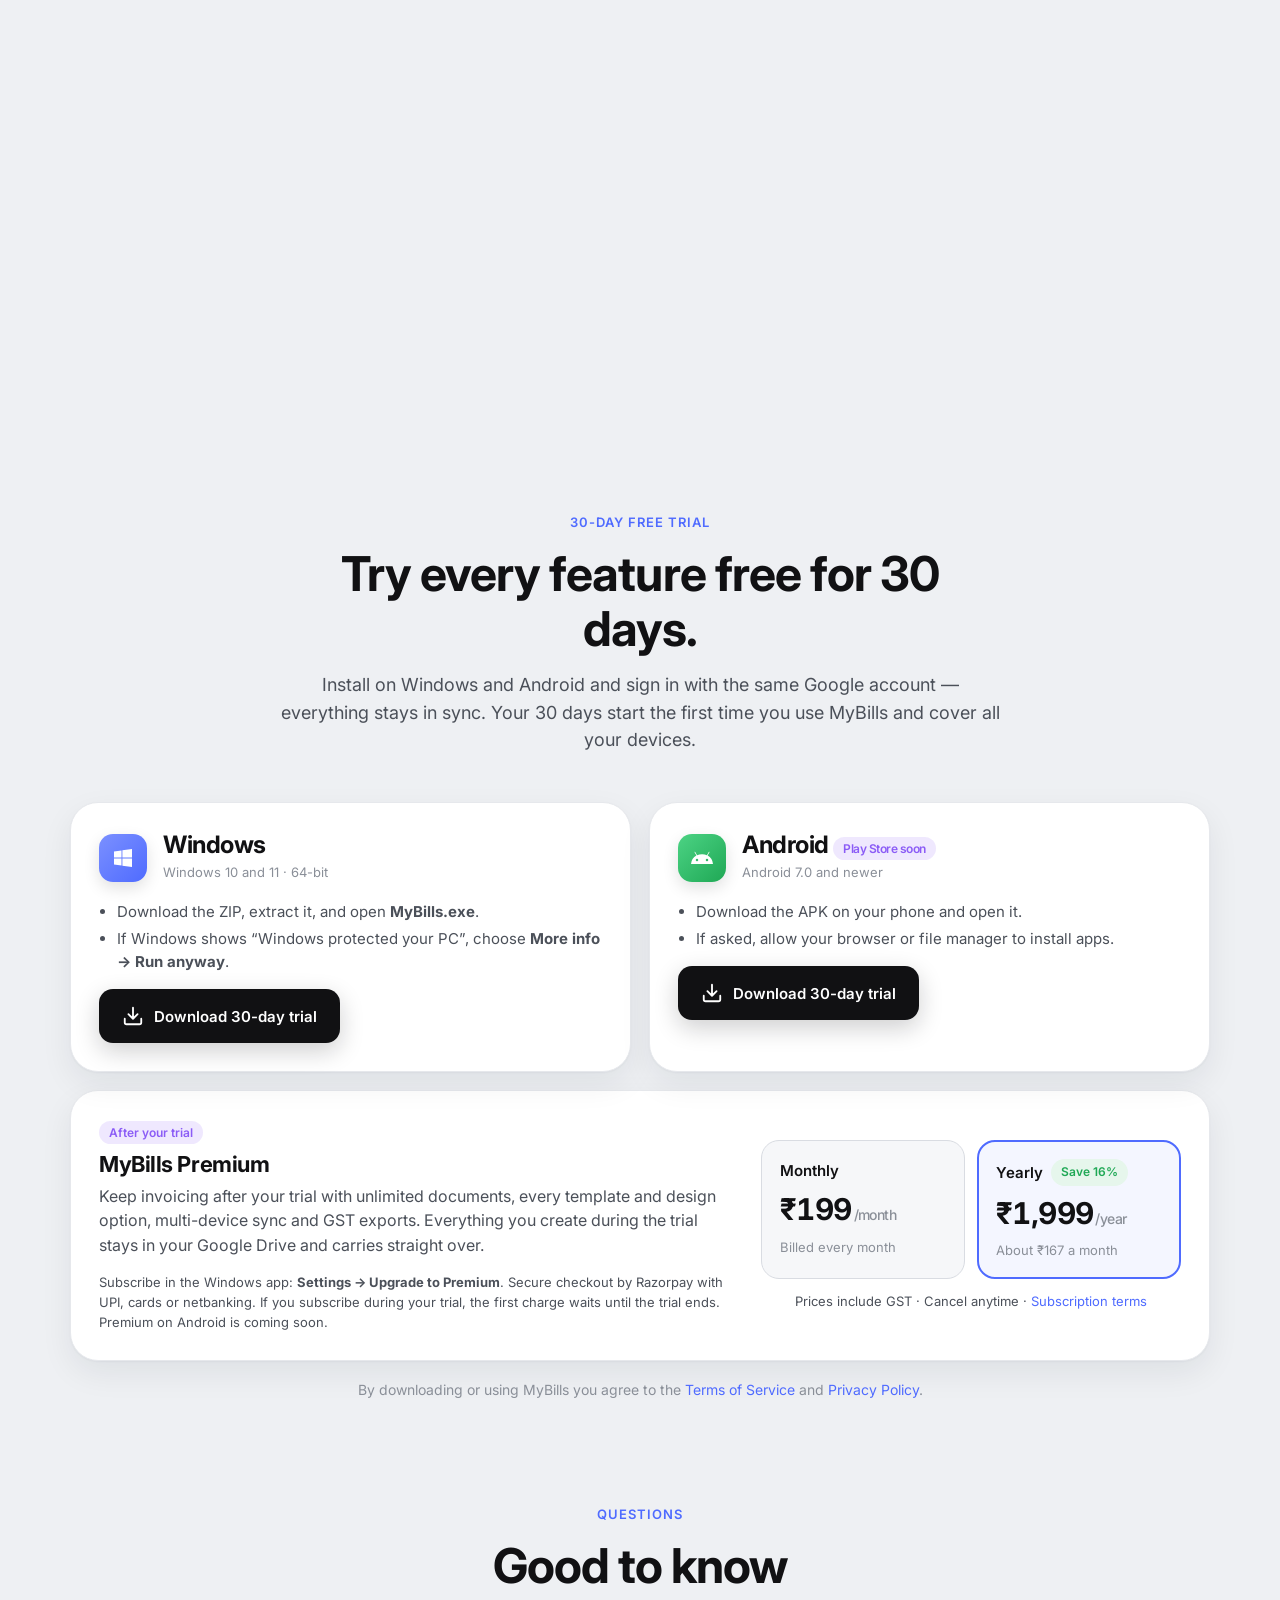
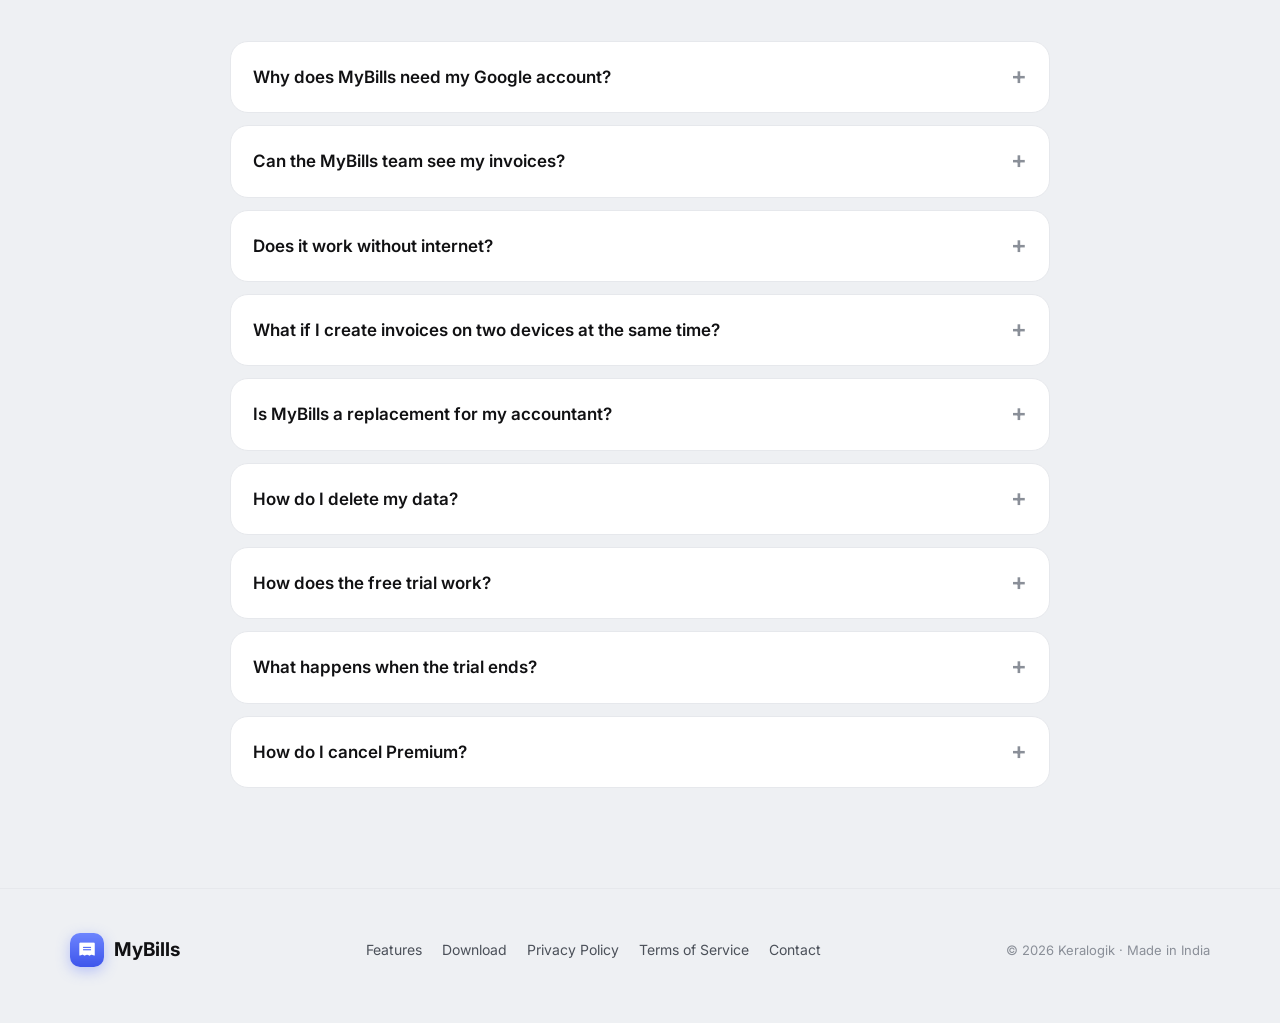
==== commit f50be18f: "Add MyBills Premium pricing and subscription terms - Pricing section: Monthly Rs199, Yearly Rs1,999 " ====
--- a/index.html
+++ b/index.html
@@ -43,6 +43,7 @@
       <a href="#features">Features</a>
       <a href="#design">Design</a>
       <a href="#privacy">Privacy</a>
+      <a href="#premium">Pricing</a>
       <a href="#faq">FAQ</a>
       <a href="#download" class="btn btn-dark btn-sm">Free trial</a>
     </nav>
@@ -67,7 +68,7 @@
             <span class="stack"><small>Free trial for</small>Android</span>
           </a>
         </div>
-        <p class="hero-note">30-day free trial · no card needed · <a href="#premium">Premium coming soon</a></p>
+        <p class="hero-note">30-day free trial · no card needed · <a href="#premium">Premium from ₹199/month</a></p>
         <div class="trust">
           <span class="chip"><svg viewBox="0 0 24 24" fill="none" stroke="currentColor" stroke-width="2.6" stroke-linecap="round" stroke-linejoin="round"><path d="M5 12l5 5L20 7"/></svg>CGST · SGST · IGST</span>
           <span class="chip"><svg viewBox="0 0 24 24" fill="none" stroke="currentColor" stroke-width="2.6" stroke-linecap="round" stroke-linejoin="round"><path d="M5 12l5 5L20 7"/></svg>GSTR-1 JSON export</span>
@@ -273,11 +274,24 @@
       </div>
       <div class="card premium reveal" id="premium">
         <div class="premium-copy">
-          <span class="badge">Coming soon</span>
+          <span class="badge">After your trial</span>
           <h3>MyBills Premium</h3>
           <p>Keep invoicing after your trial with unlimited documents, every template and design option, multi-device sync and GST exports. Everything you create during the trial stays in your Google Drive and carries straight over.</p>
-        </div>
-        <a class="btn btn-ghost" href="mailto:skripter14@gmail.com?subject=Notify%20me%20about%20MyBills%20Premium">Notify me</a>
+          <p class="tiny premium-how">Subscribe in the Windows app: <strong>Settings → Upgrade to Premium</strong>. Secure checkout by Razorpay with UPI, cards or netbanking. If you subscribe during your trial, the first charge waits until the trial ends. Premium on Android is coming soon.</p>
+        </div>
+        <div class="plans">
+          <div class="plan">
+            <span class="plan-name">Monthly</span>
+            <span class="plan-price">₹199<small>/month</small></span>
+            <span class="tiny">Billed every month</span>
+          </div>
+          <div class="plan best">
+            <span class="plan-name">Yearly <span class="badge save">Save 16%</span></span>
+            <span class="plan-price">₹1,999<small>/year</small></span>
+            <span class="tiny">About ₹167 a month</span>
+          </div>
+          <p class="tiny plans-note">Prices include GST · Cancel anytime · <a href="terms.html#fees">Subscription terms</a></p>
+        </div>
       </div>
       <p class="note center" style="margin-top:18px">By downloading or using MyBills you agree to the <a href="terms.html">Terms of Service</a> and <a href="privacy.html">Privacy Policy</a>.</p>
     </div>
@@ -297,8 +311,9 @@
         <details class="reveal"><summary>What if I create invoices on two devices at the same time?</summary><p>Each device numbers in its own series (for example INV/25-26/A/0001 and INV/25-26/B/0001), so numbers can never clash — even offline. GST rules allow multiple invoice series.</p></details>
         <details class="reveal"><summary>Is MyBills a replacement for my accountant?</summary><p>MyBills calculates taxes and prepares GST reports from the invoices you create, but you remain responsible for the accuracy of your invoices and returns. We recommend reviewing filings with your tax professional.</p></details>
         <details class="reveal"><summary>How do I delete my data?</summary><p>In the app, go to Settings → Data &amp; backup → Delete cloud data, then sign out and choose to remove data from the device. You can also revoke MyBills' access at <a href="https://myaccount.google.com/permissions" rel="noopener" target="_blank">myaccount.google.com/permissions</a>. See the <a href="privacy.html#deletion">Privacy Policy</a> for details.</p></details>
-        <details class="reveal"><summary>How does the free trial work?</summary><p>Every feature is unlocked for 30 days, starting the first time you use MyBills. The trial belongs to your Google account, so it covers your phone and PC together. No payment details are needed.</p></details>
-        <details class="reveal"><summary>What happens when the trial ends?</summary><p>The app stops opening until you upgrade to MyBills Premium, which is coming soon. Your invoices, clients and settings are not deleted — they stay encrypted in your own Google Drive and are ready when you upgrade. You can still remove them at any time from your Google account.</p></details>
+        <details class="reveal"><summary>How does the free trial work?</summary><p>Every feature is unlocked for 30 days, starting the first time you use MyBills. The trial belongs to your Google account, so it covers your phone and PC together. No payment details are needed for the trial.</p></details>
+        <details class="reveal"><summary>What happens when the trial ends?</summary><p>MyBills asks you to subscribe to MyBills Premium: ₹199 a month or ₹1,999 a year, GST included. On Windows you subscribe right inside the app, and it unlocks as soon as the payment goes through. Premium on Android is coming soon. Your invoices, clients and settings are never deleted; they stay encrypted in your own Google Drive and are ready when you subscribe.</p></details>
+        <details class="reveal"><summary>How do I cancel Premium?</summary><p>In the app, open <em>Settings → MyBills Premium → Cancel renewal</em>. You keep Premium until the end of the period you have paid for, and you won't be charged again. See the <a href="terms.html#fees">Terms of Service</a> for renewals and refunds.</p></details>
       </div>
     </div>
   </section>
--- a/style.css
+++ b/style.css
@@ -220,7 +220,8 @@
 }
 .checklist b { color: var(--ink); font-weight: 600; }
 .shot { border-radius: 18px; overflow: hidden; border: 1px solid var(--border); box-shadow: var(--shadow-lg); background: var(--surface); }
-.phones { display: flex; justify-content: center; gap: 22px; }
+/* flex-start: the second phone's margin-top must not stretch the first phone's frame. */
+.phones { display: flex; justify-content: center; align-items: flex-start; gap: 22px; }
 .phones .phone { width: 260px; }
 .phones .phone:nth-child(2) { margin-top: 56px; }
 
@@ -255,7 +256,18 @@
 .premium h3 { font-size: 22px; margin: 8px 0 6px; }
 .premium p { margin: 0; color: var(--ink-2); max-width: 640px; }
 .premium .btn { flex: none; }
-@media (max-width: 720px) { .premium { flex-direction: column; align-items: stretch; } }
+.premium .premium-how { margin-top: 14px; }
+.premium-how strong { color: var(--ink-2); }
+.plans { flex: none; display: grid; grid-template-columns: repeat(2, minmax(0, 1fr)); gap: 12px; width: min(100%, 420px); }
+.plan { display: flex; flex-direction: column; gap: 4px; padding: 18px; border-radius: 18px; border: 1px solid var(--border-strong); background: var(--surface-muted); }
+.plan.best { border: 2px solid var(--brand); padding: 17px; background: color-mix(in srgb, var(--brand) 6%, var(--surface)); }
+.plan-name { font-weight: 600; font-size: 15px; display: flex; align-items: center; gap: 8px; flex-wrap: wrap; }
+.plan-price { font-size: 30px; font-weight: 700; letter-spacing: -0.02em; font-variant-numeric: tabular-nums; }
+.plan-price small { font-size: 14px; font-weight: 500; color: var(--ink-3); margin-left: 2px; }
+.badge.save { color: var(--success); background: var(--success-tint); }
+.plans-note { grid-column: 1 / -1; text-align: center; }
+@media (max-width: 960px) { .premium { flex-direction: column; align-items: stretch; } .plans { width: 100%; } }
+@media (max-width: 480px) { .plans { grid-template-columns: 1fr; } }
 .dl-grid { display: grid; grid-template-columns: 1fr 1fr; gap: 18px; }
 .dl { display: flex; flex-direction: column; gap: 16px; }
 .dl .head { display: flex; align-items: center; gap: 16px; }
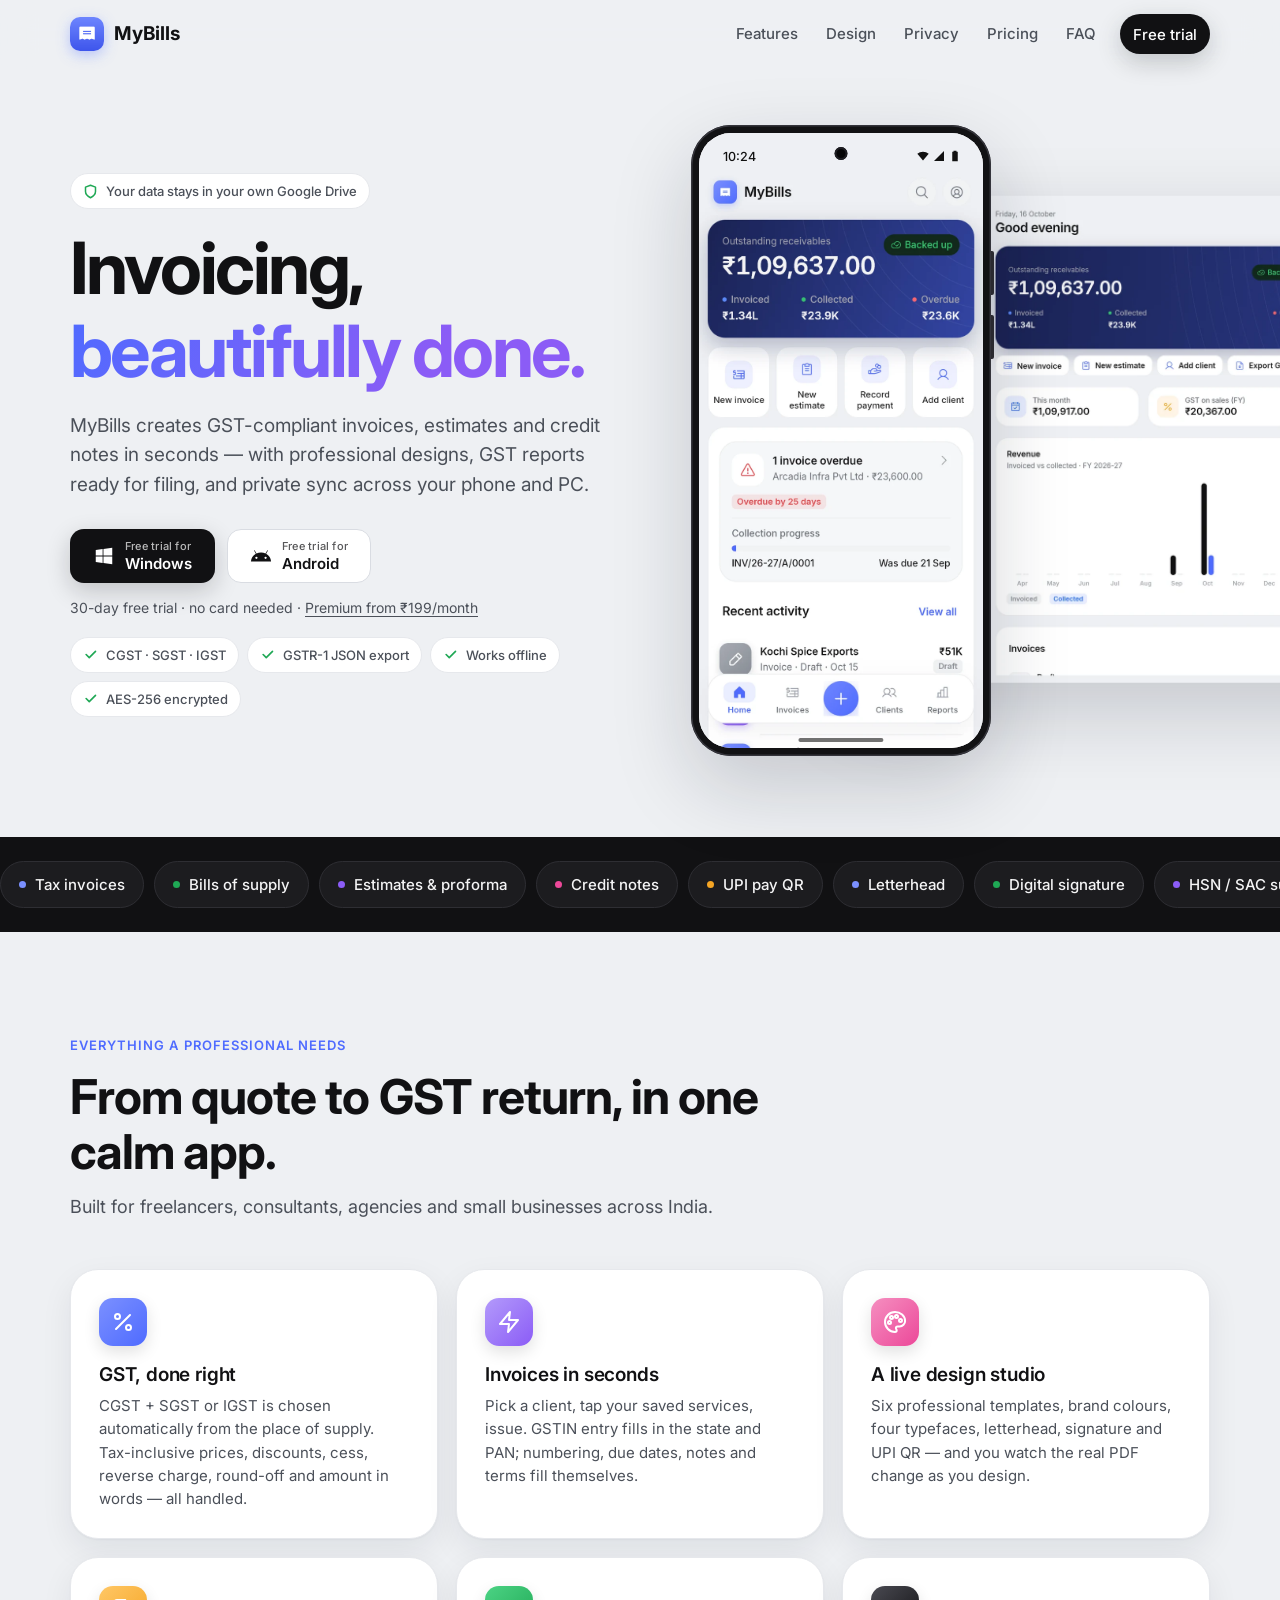
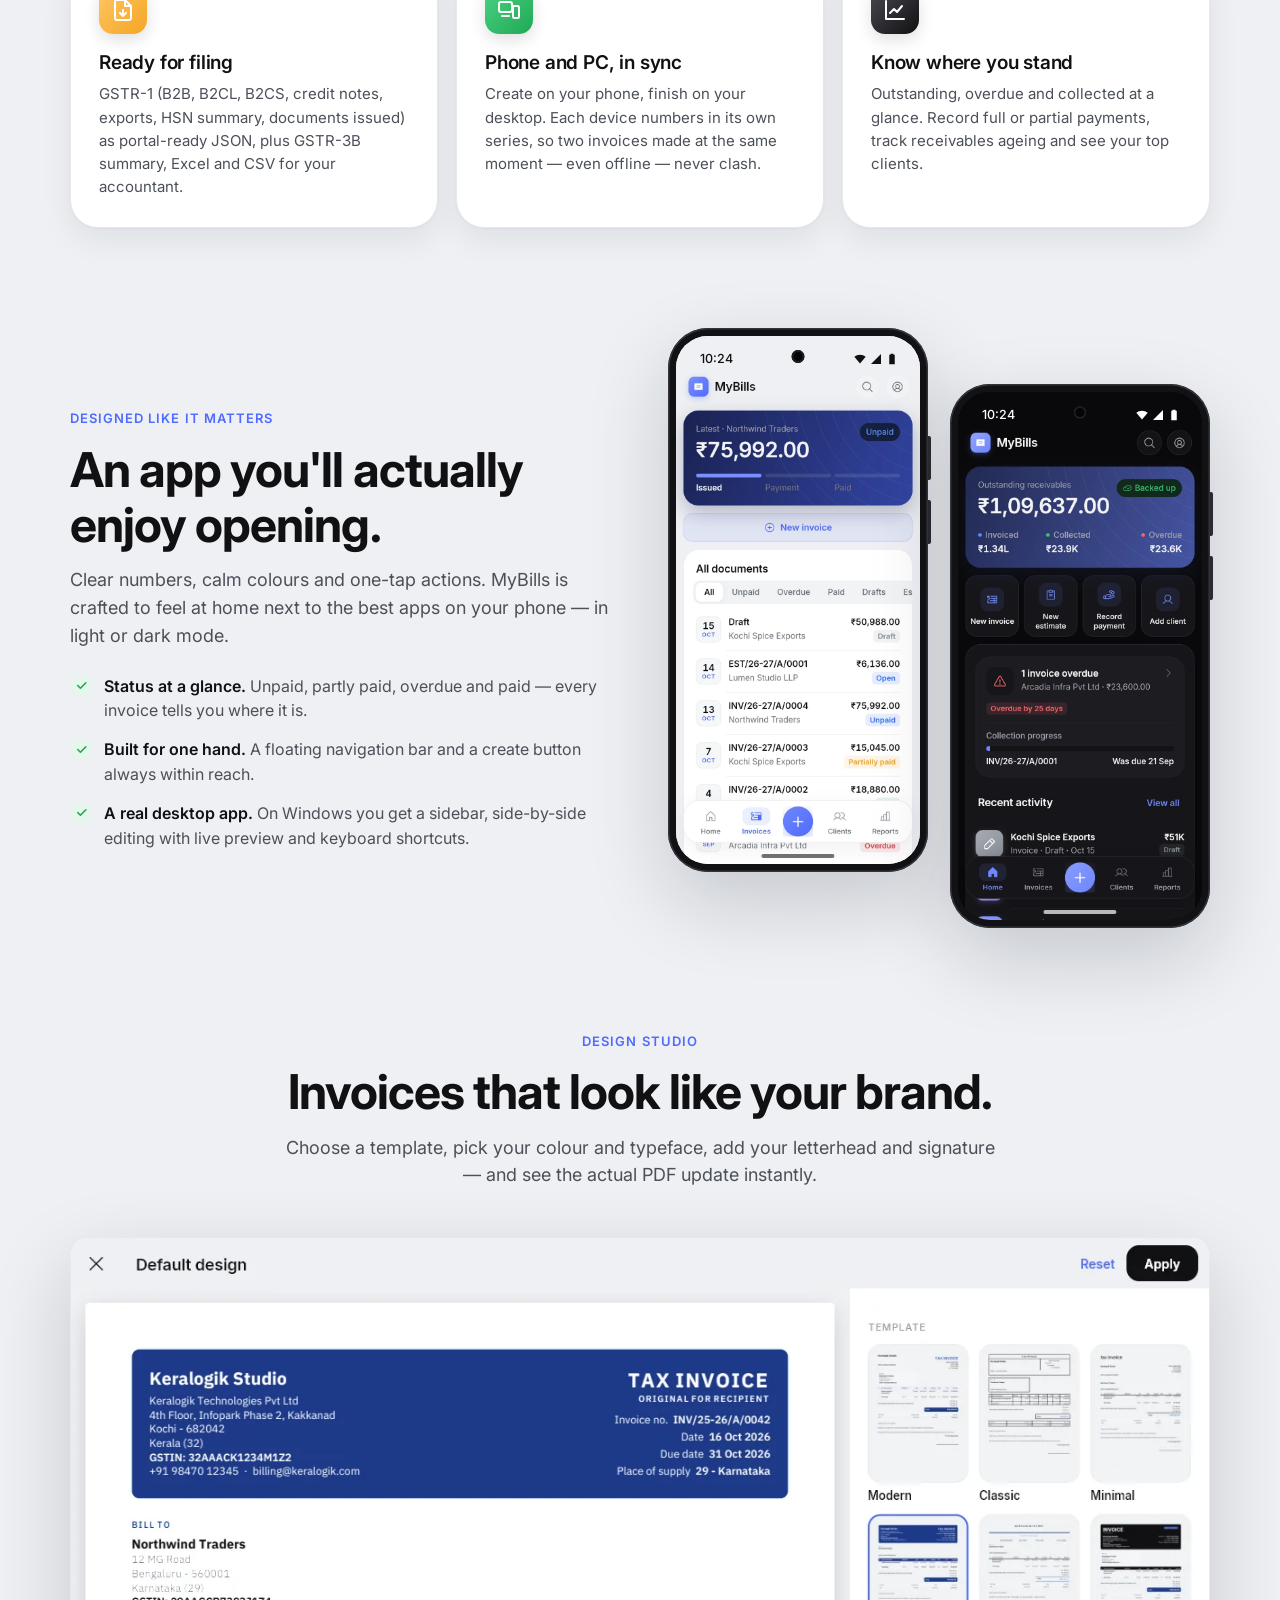
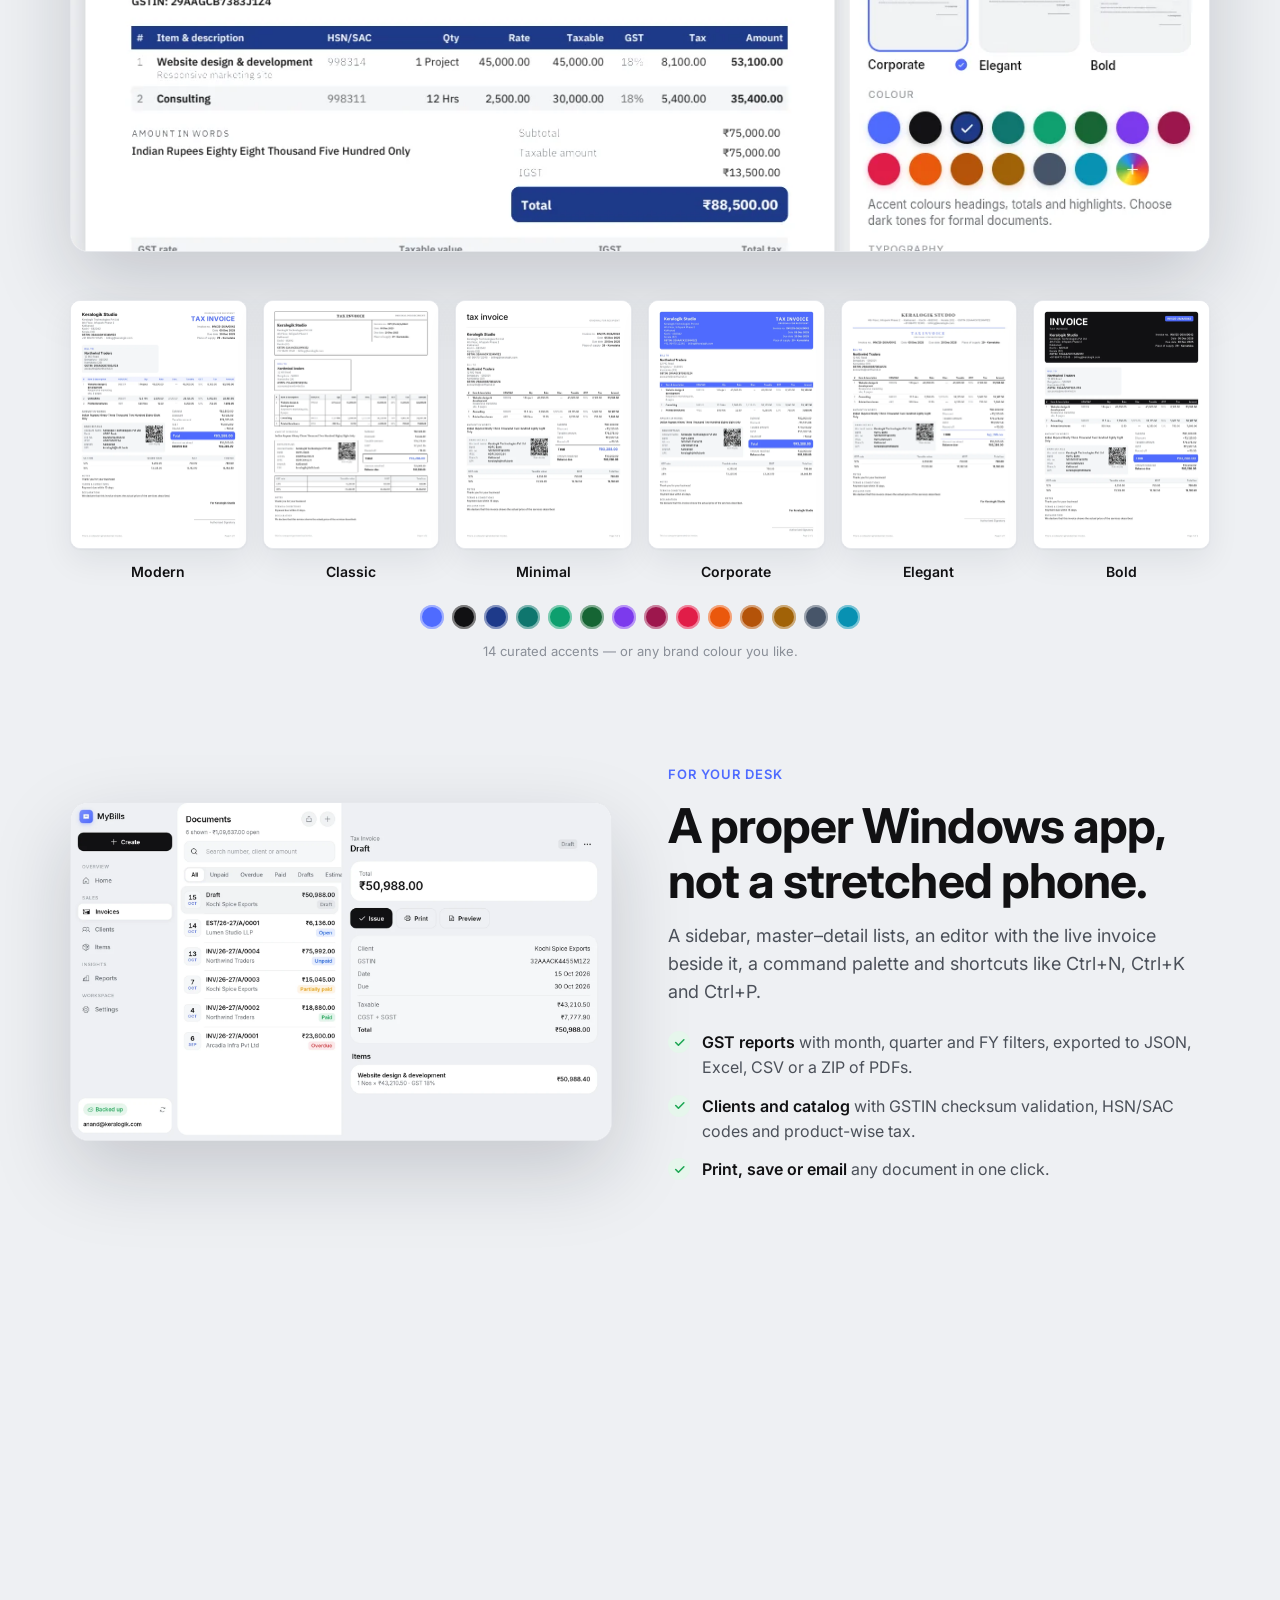
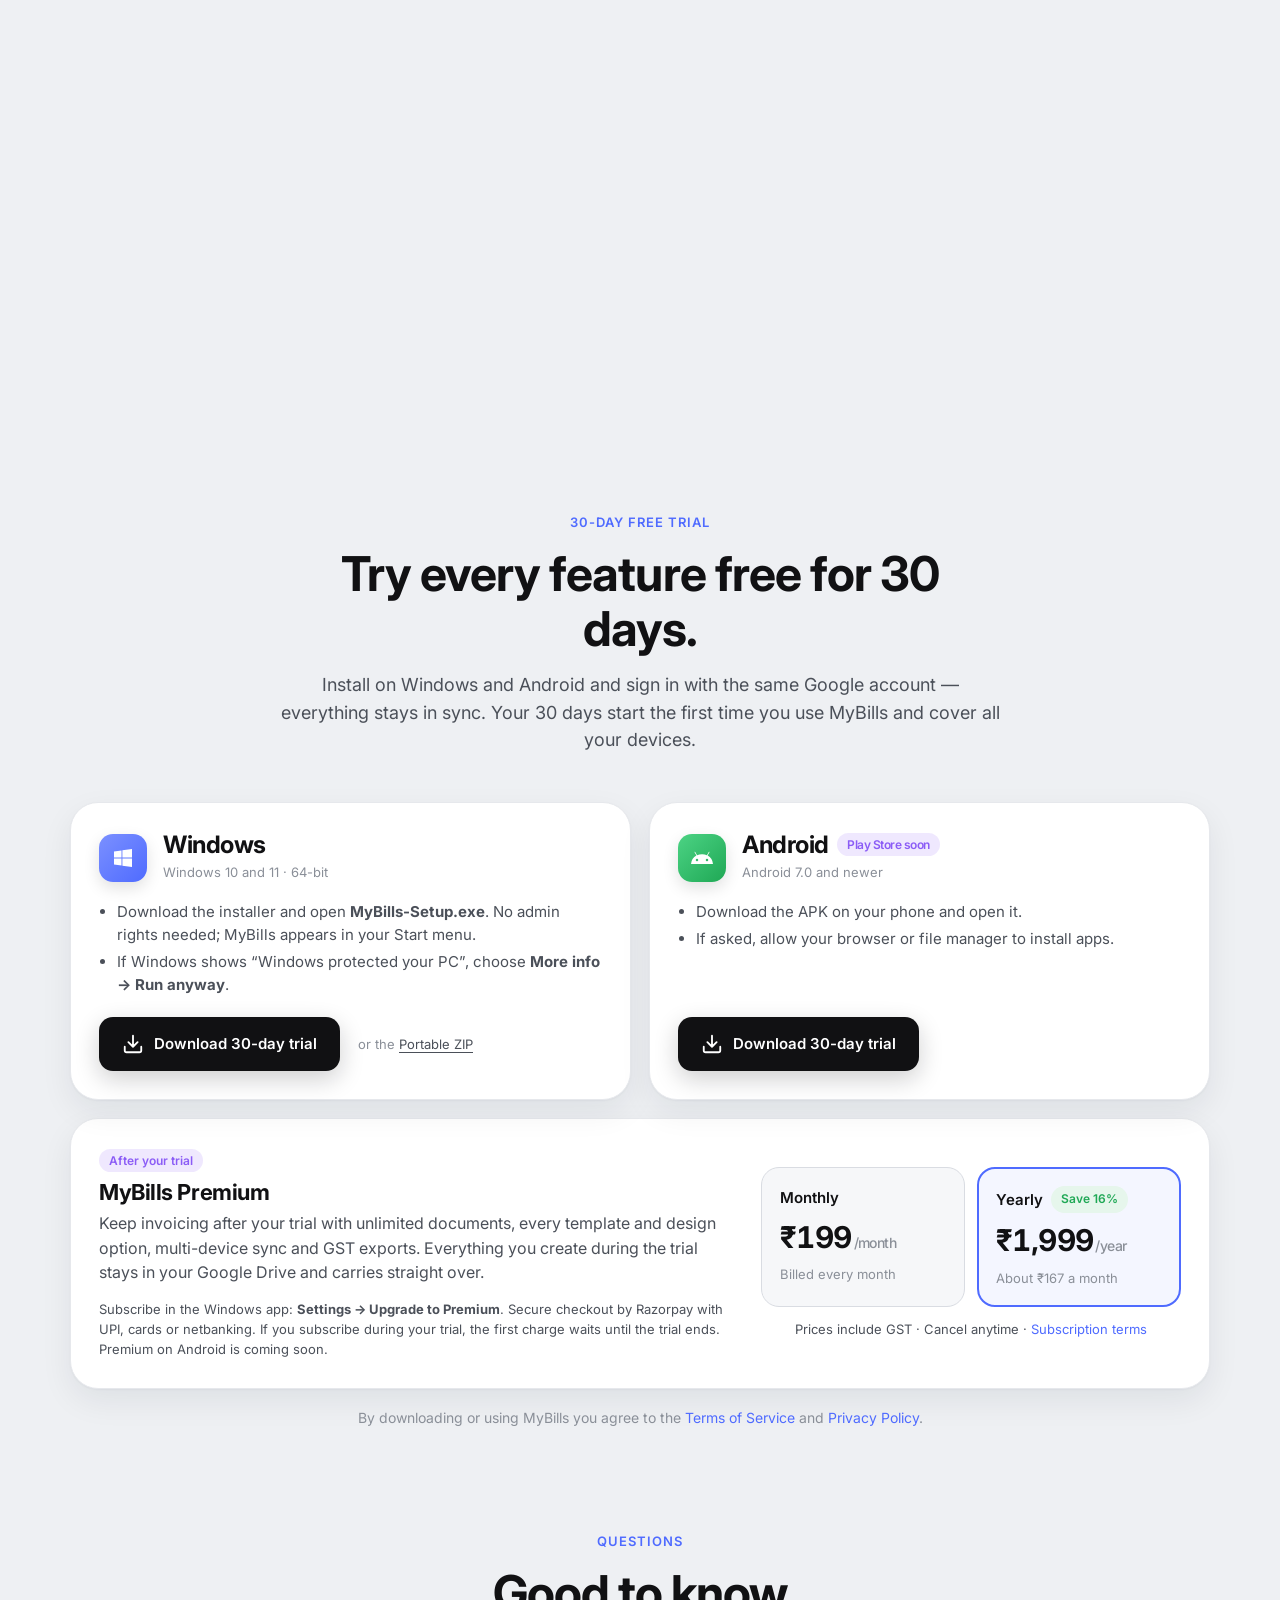
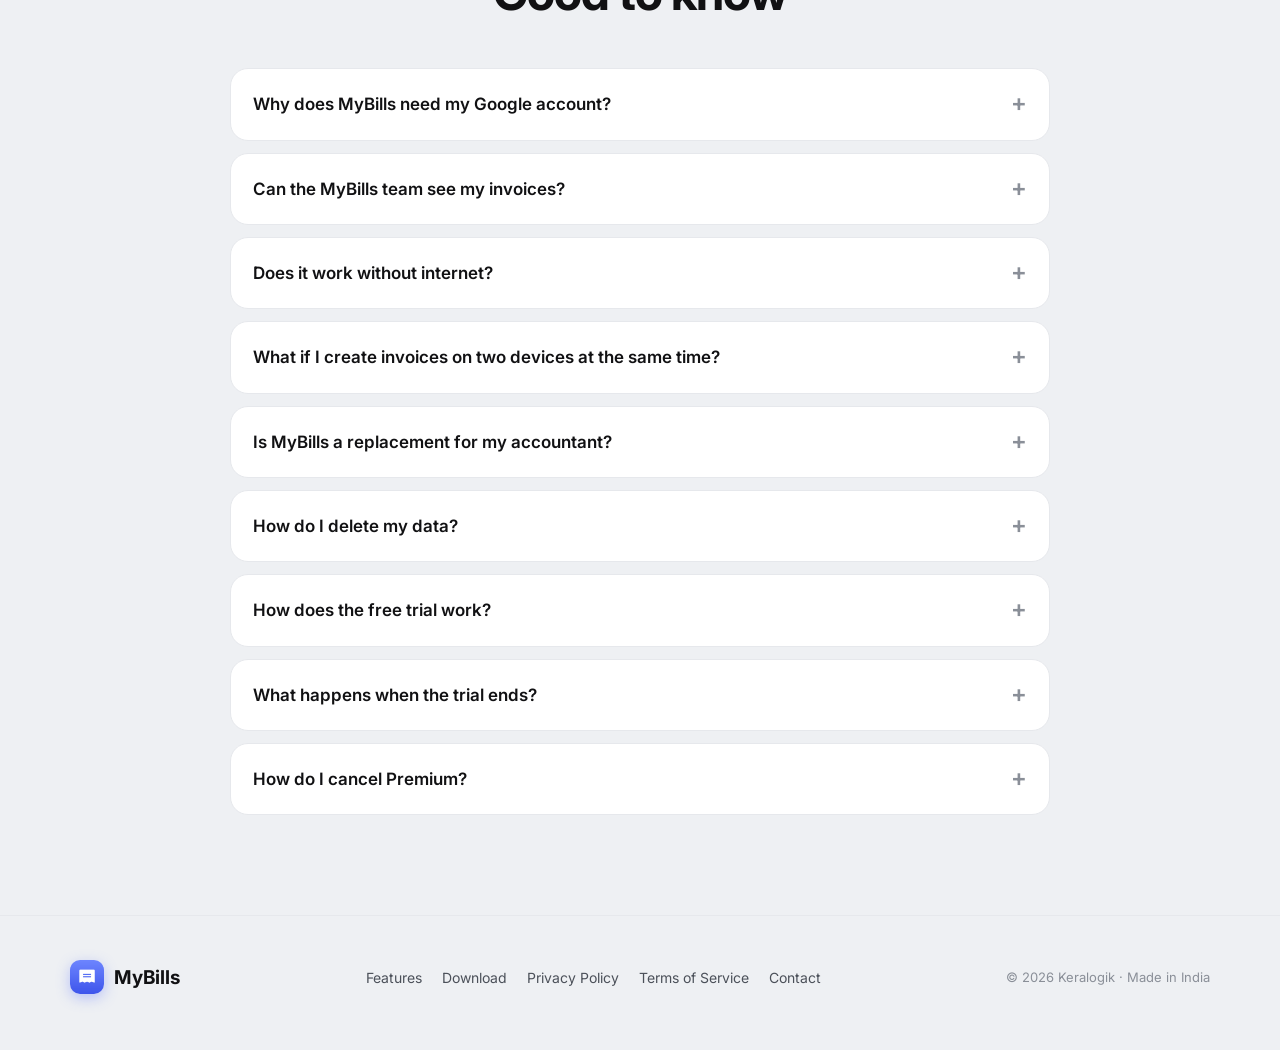
==== commit be22cd59: "Offer the Windows installer; align hero and download cards - Windows download is now MyBills-Setup.e" ====
--- a/index.html
+++ b/index.html
@@ -249,13 +249,16 @@
             <div><h3>Windows</h3><span class="tiny">Windows 10 and 11 · 64-bit</span></div>
           </div>
           <ul>
-            <li>Download the ZIP, extract it, and open <strong>MyBills.exe</strong>.</li>
+            <li>Download the installer and open <strong>MyBills-Setup.exe</strong>. No admin rights needed; MyBills appears in your Start menu.</li>
             <li>If Windows shows “Windows protected your PC”, choose <strong>More info → Run anyway</strong>.</li>
           </ul>
-          <a class="btn btn-dark" href="https://github.com/sreesankarp/mybills_web/releases/latest/download/MyBills-Windows.zip">
-            <svg viewBox="0 0 24 24" fill="none" stroke="currentColor" stroke-width="2" stroke-linecap="round" stroke-linejoin="round"><path d="M21 15v4a2 2 0 0 1-2 2H5a2 2 0 0 1-2-2v-4M7 10l5 5 5-5M12 15V3"/></svg>
-            Download 30-day trial
-          </a>
+          <div class="dl-actions">
+            <a class="btn btn-dark" href="https://github.com/sreesankarp/mybills_web/releases/latest/download/MyBills-Setup.exe">
+              <svg viewBox="0 0 24 24" fill="none" stroke="currentColor" stroke-width="2" stroke-linecap="round" stroke-linejoin="round"><path d="M21 15v4a2 2 0 0 1-2 2H5a2 2 0 0 1-2-2v-4M7 10l5 5 5-5M12 15V3"/></svg>
+              Download 30-day trial
+            </a>
+            <span class="tiny">or the <a href="https://github.com/sreesankarp/mybills_web/releases/latest/download/MyBills-Windows.zip">Portable ZIP</a></span>
+          </div>
         </div>
         <div class="card dl reveal">
           <div class="head">
@@ -266,10 +269,12 @@
             <li>Download the APK on your phone and open it.</li>
             <li>If asked, allow your browser or file manager to install apps.</li>
           </ul>
-          <a class="btn btn-dark" href="https://github.com/sreesankarp/mybills_web/releases/latest/download/MyBills-Android.apk">
-            <svg viewBox="0 0 24 24" fill="none" stroke="currentColor" stroke-width="2" stroke-linecap="round" stroke-linejoin="round"><path d="M21 15v4a2 2 0 0 1-2 2H5a2 2 0 0 1-2-2v-4M7 10l5 5 5-5M12 15V3"/></svg>
-            Download 30-day trial
-          </a>
+          <div class="dl-actions">
+            <a class="btn btn-dark" href="https://github.com/sreesankarp/mybills_web/releases/latest/download/MyBills-Android.apk">
+              <svg viewBox="0 0 24 24" fill="none" stroke="currentColor" stroke-width="2" stroke-linecap="round" stroke-linejoin="round"><path d="M21 15v4a2 2 0 0 1-2 2H5a2 2 0 0 1-2-2v-4M7 10l5 5 5-5M12 15V3"/></svg>
+              Download 30-day trial
+            </a>
+          </div>
         </div>
       </div>
       <div class="card premium reveal" id="premium">
--- a/style.css
+++ b/style.css
@@ -117,7 +117,7 @@
 .hero h1 { font-size: clamp(42px, 6vw, 72px); font-weight: 700; letter-spacing: -0.035em; margin: 18px 0; }
 .hero h1 .accent { background: linear-gradient(120deg, var(--brand), #8b5cf6 70%); -webkit-background-clip: text; background-clip: text; color: transparent; }
 .hero .lead { font-size: 19px; color: var(--ink-2); max-width: 560px; }
-.hero-cta { display: flex; flex-wrap: wrap; gap: 12px; margin: 30px 0 22px; }
+.hero-cta { display: flex; flex-wrap: wrap; gap: 12px; margin: 30px 0 14px; }
 .trust { display: flex; flex-wrap: wrap; gap: 8px; }
 
 .devices { position: relative; height: 640px; }
@@ -250,7 +250,7 @@
 .secure a { color: #9db0ff; }
 
 /* Download */
-.hero-note { margin: 14px 0 0; font-size: 14px; color: var(--ink-2); }
+.hero-note { margin: 0 0 18px; font-size: 14px; color: var(--ink-2); }
 .hero-note a { color: inherit; text-decoration: underline; text-underline-offset: 3px; }
 .premium { display: flex; align-items: center; justify-content: space-between; gap: 24px; margin-top: 18px; }
 .premium h3 { font-size: 22px; margin: 8px 0 6px; }
@@ -273,7 +273,9 @@
 .dl .head { display: flex; align-items: center; gap: 16px; }
 .dl h3 { font-size: 24px; }
 .dl ul { margin: 0; padding-left: 18px; color: var(--ink-2); font-size: 15px; display: grid; gap: 4px; }
-.dl .btn { align-self: flex-start; }
+.dl-actions { margin-top: auto; display: flex; align-items: center; flex-wrap: wrap; gap: 10px 18px; padding-top: 4px; }
+.dl-actions .tiny a { color: var(--ink-2); text-decoration: underline; text-underline-offset: 3px; }
+.dl h3 .badge { vertical-align: 4px; margin-left: 4px; }
 .note { font-size: 14px; color: var(--ink-3); }
 .badge { font-size: 12px; font-weight: 600; color: var(--violet); background: color-mix(in srgb, var(--violet) 14%, transparent); padding: 4px 10px; border-radius: 999px; }
 
@@ -351,7 +353,8 @@
   .hero { padding-top: 28px; }
   .hero .lead { font-size: 17px; }
   .hero-cta .btn { flex: 1 1 100%; }
-  .dl .btn { align-self: stretch; }
+  .dl-actions { flex-direction: column; align-items: stretch; }
+  .dl-actions .tiny { text-align: center; }
   .phone { width: 264px; }
   .phones .phone { width: 46%; max-width: 230px; border-radius: 30px; padding: 6px; }
   .phones .phone .screen { border-radius: 25px; }
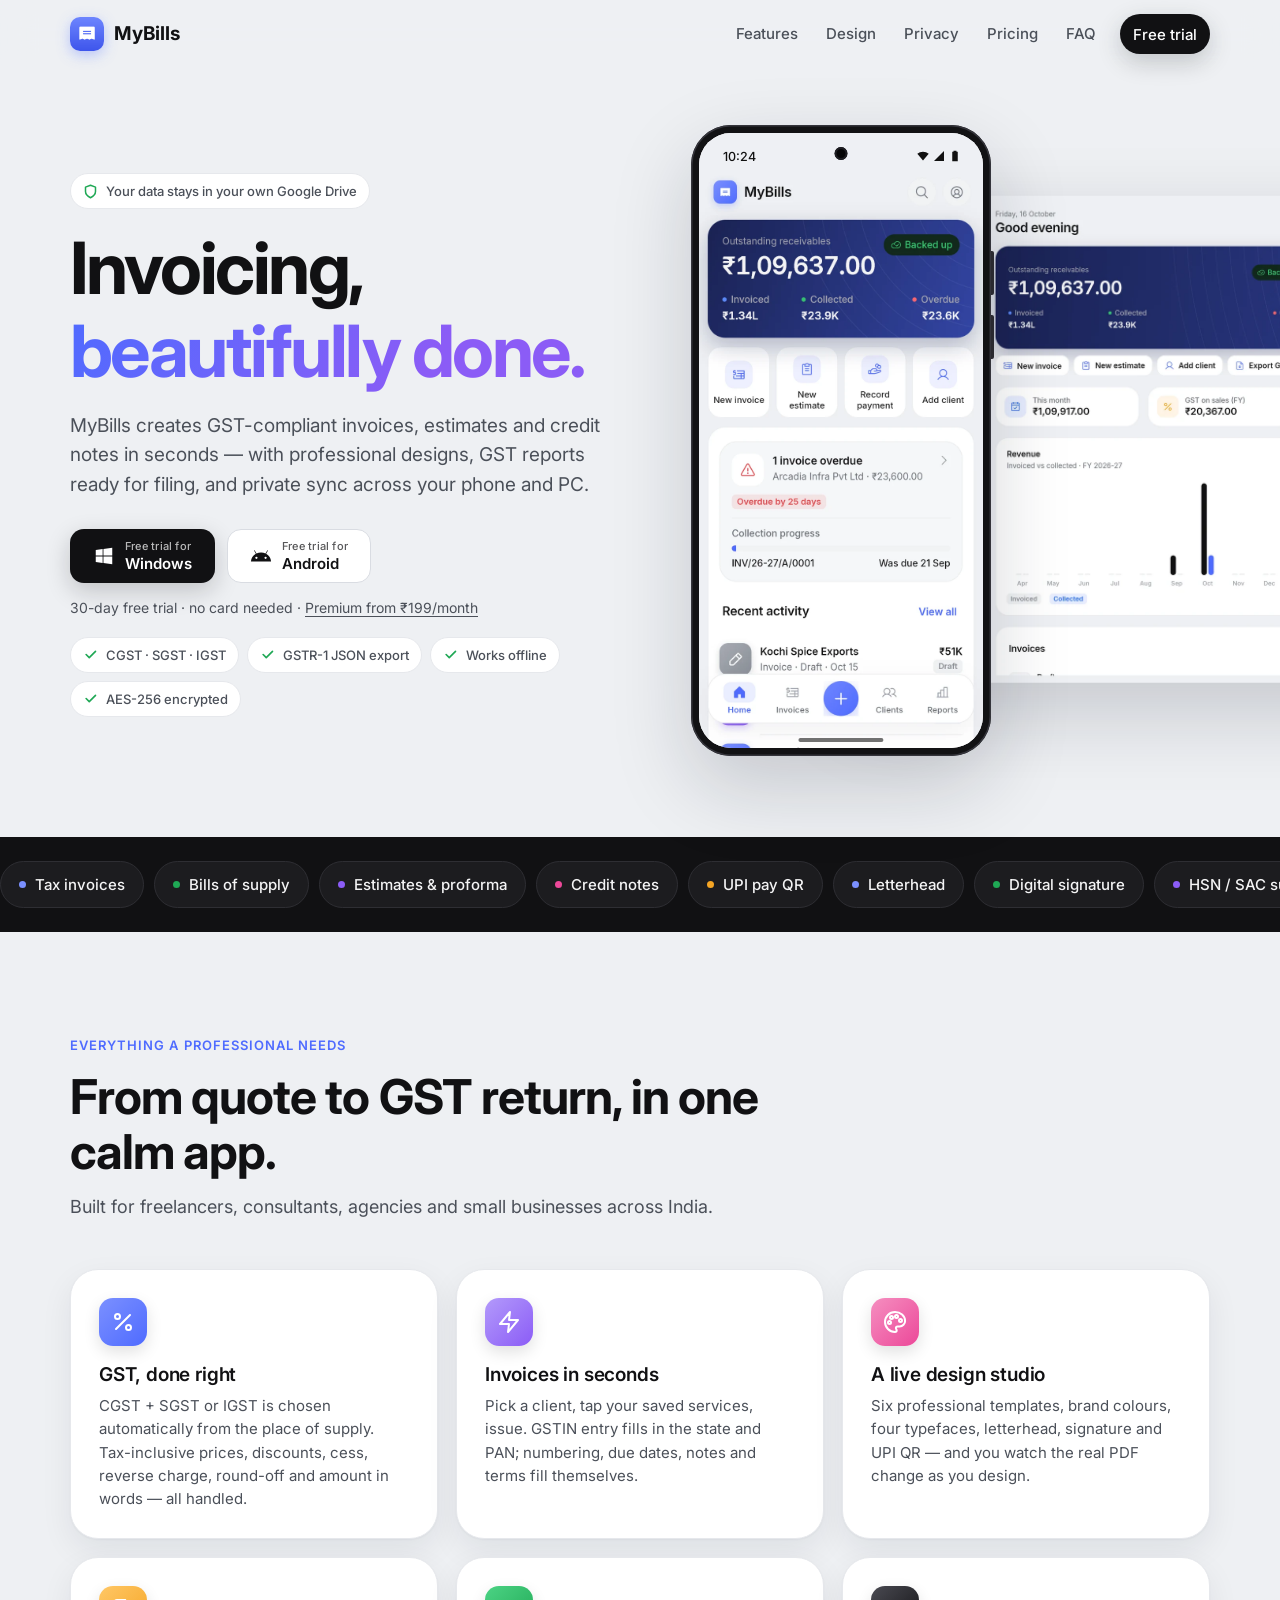
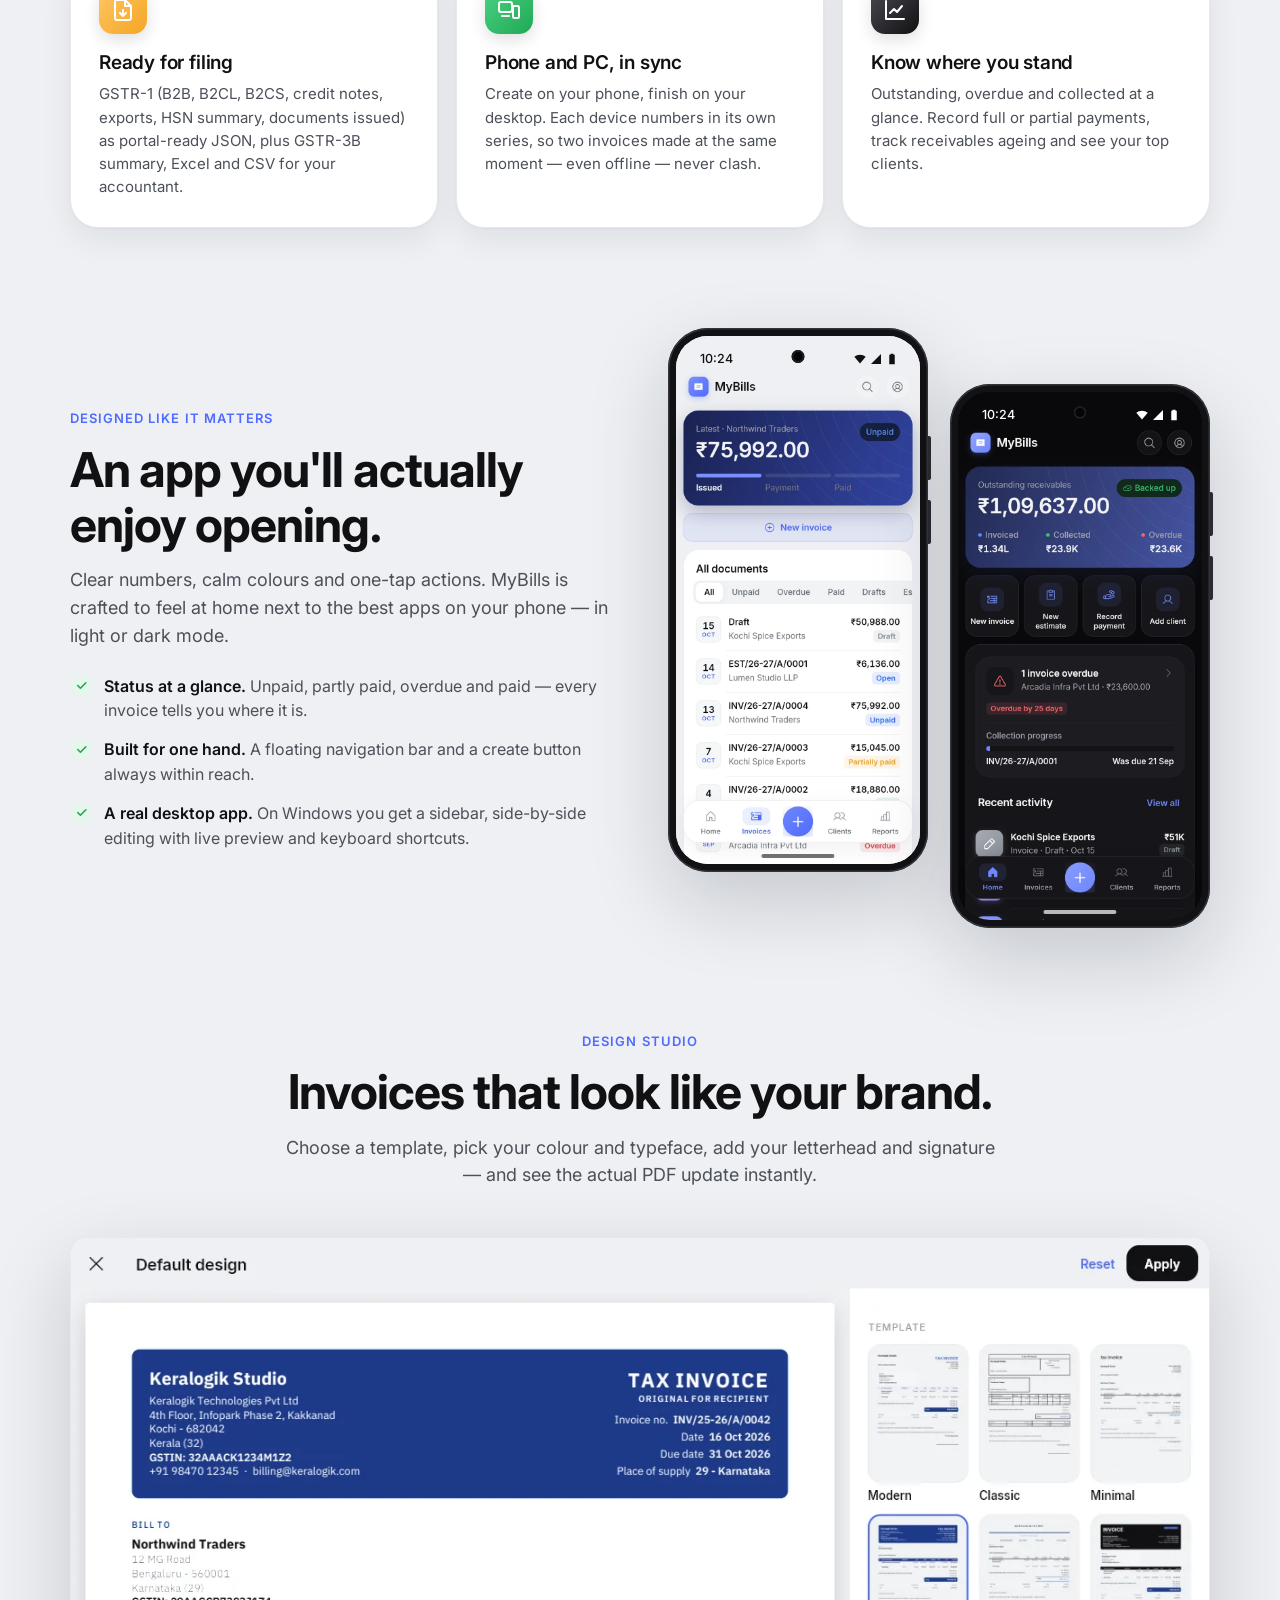
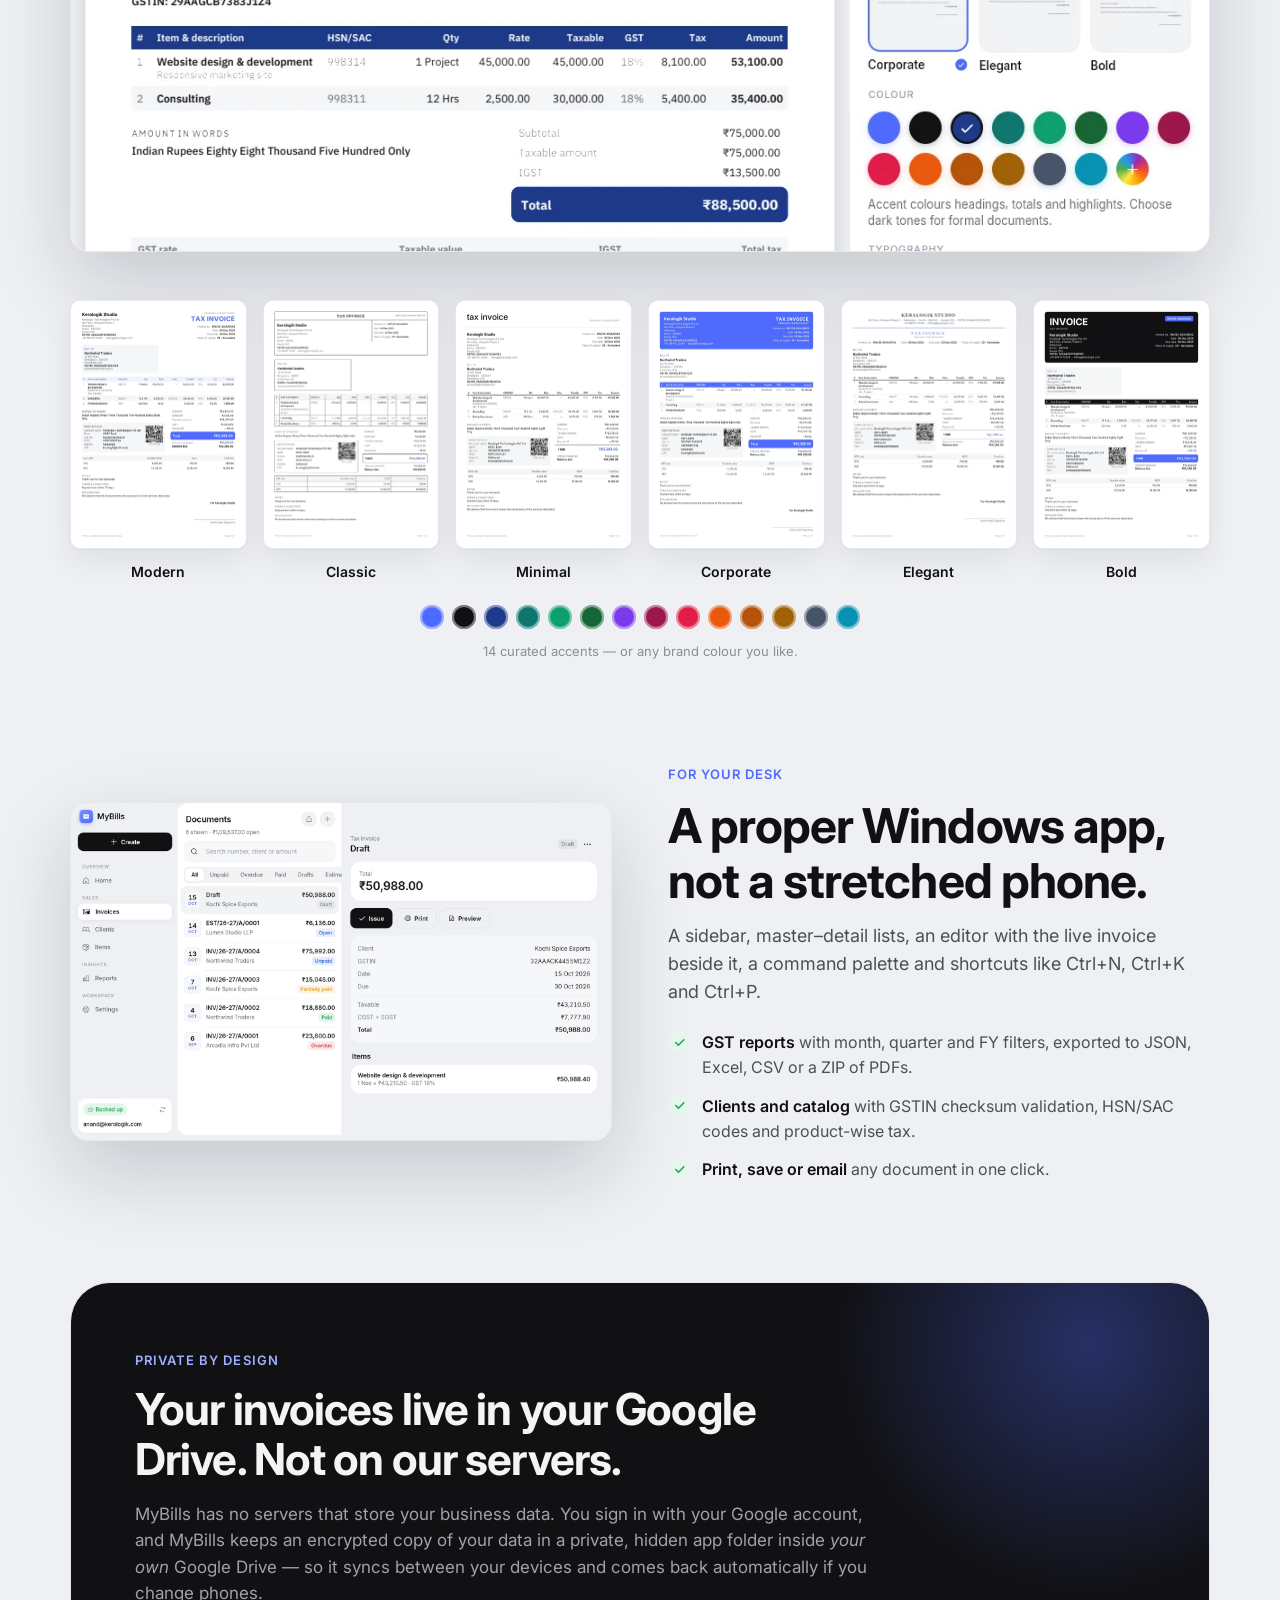
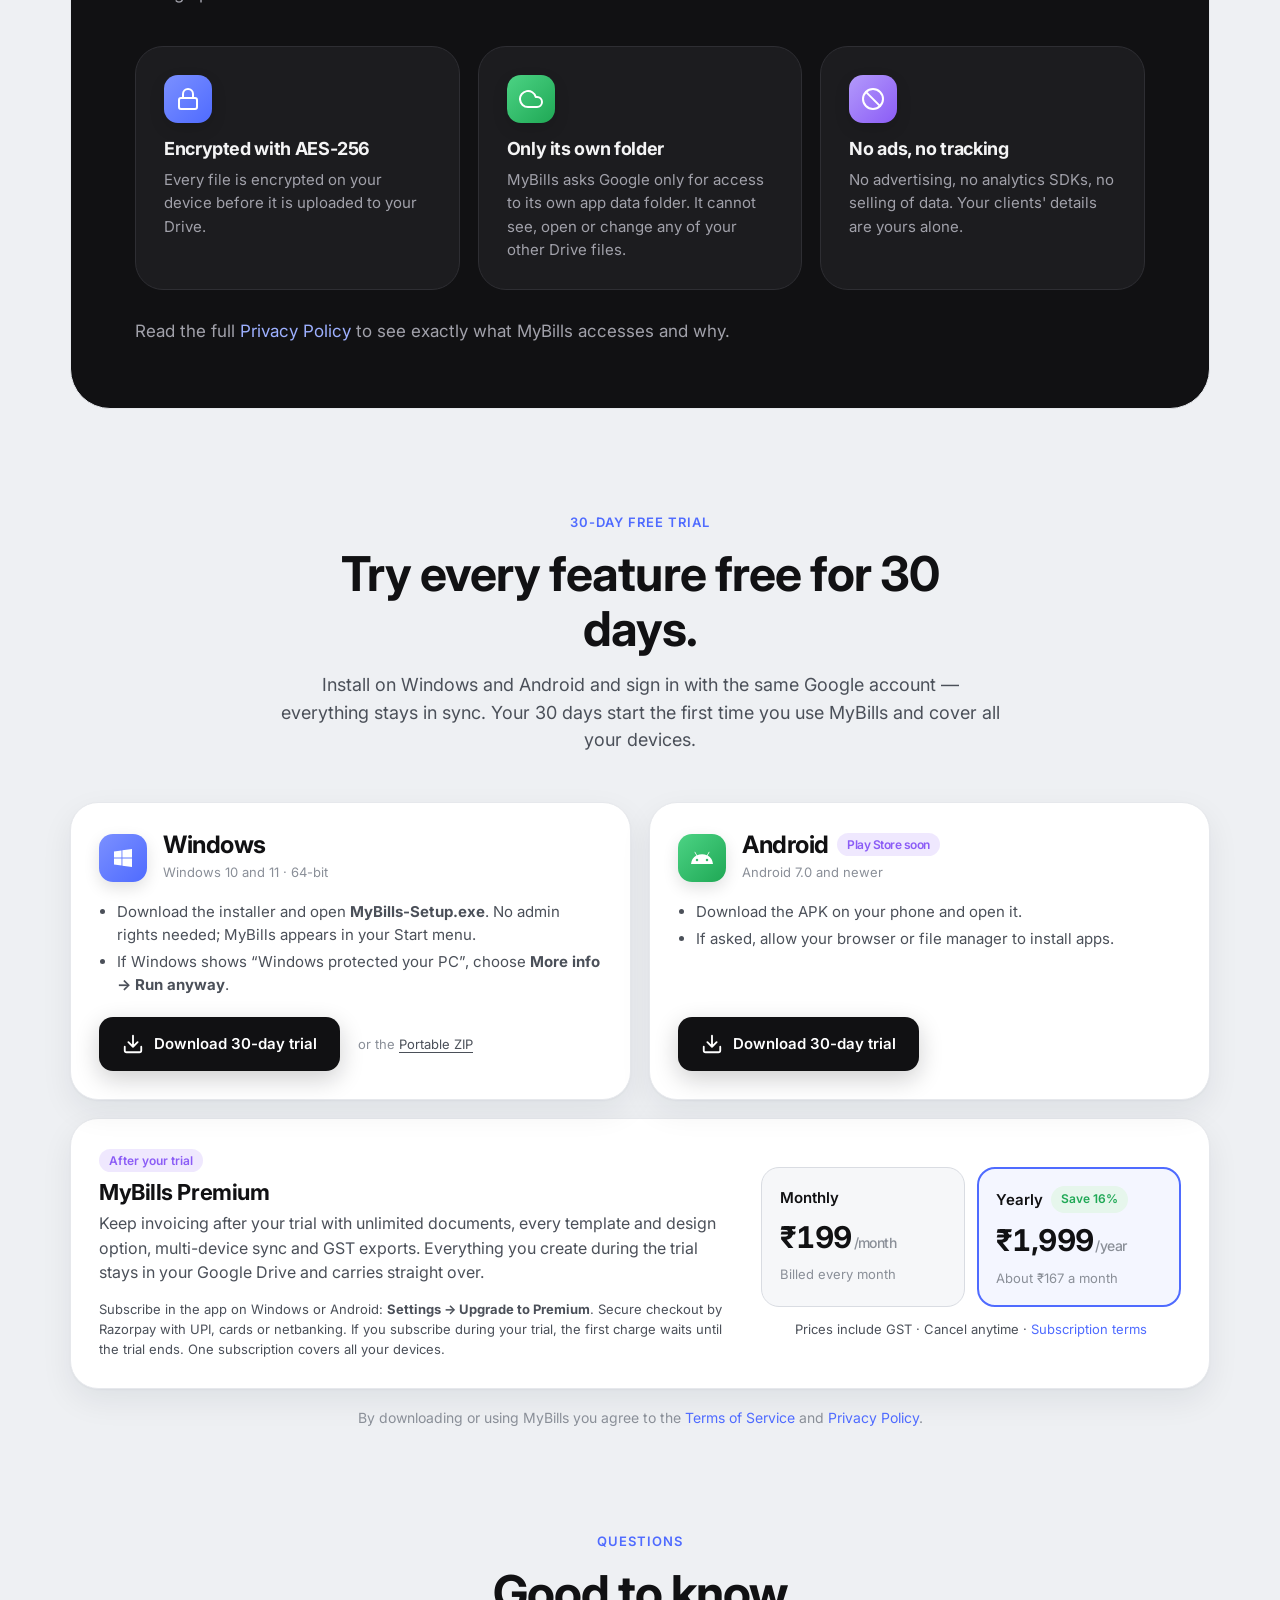
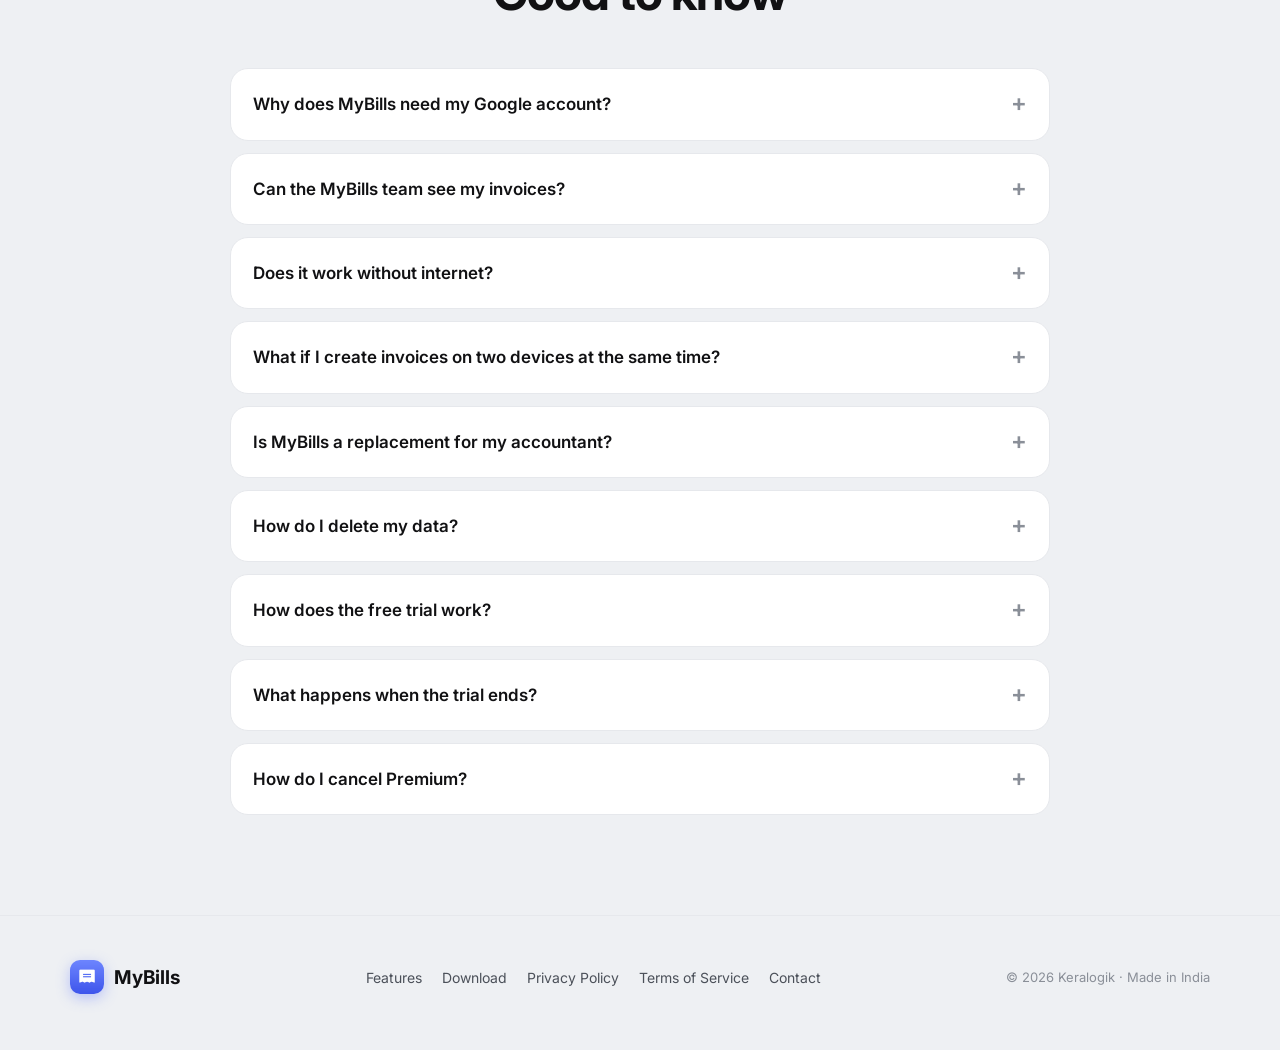
==== commit f2db587b: "Premium on Android; view-only after the free trial - Terms: the app becomes view-only (not locked) w" ====
--- a/index.html
+++ b/index.html
@@ -282,7 +282,7 @@
           <span class="badge">After your trial</span>
           <h3>MyBills Premium</h3>
           <p>Keep invoicing after your trial with unlimited documents, every template and design option, multi-device sync and GST exports. Everything you create during the trial stays in your Google Drive and carries straight over.</p>
-          <p class="tiny premium-how">Subscribe in the Windows app: <strong>Settings → Upgrade to Premium</strong>. Secure checkout by Razorpay with UPI, cards or netbanking. If you subscribe during your trial, the first charge waits until the trial ends. Premium on Android is coming soon.</p>
+          <p class="tiny premium-how">Subscribe in the app on Windows or Android: <strong>Settings → Upgrade to Premium</strong>. Secure checkout by Razorpay with UPI, cards or netbanking. If you subscribe during your trial, the first charge waits until the trial ends. One subscription covers all your devices.</p>
         </div>
         <div class="plans">
           <div class="plan">
@@ -317,7 +317,7 @@
         <details class="reveal"><summary>Is MyBills a replacement for my accountant?</summary><p>MyBills calculates taxes and prepares GST reports from the invoices you create, but you remain responsible for the accuracy of your invoices and returns. We recommend reviewing filings with your tax professional.</p></details>
         <details class="reveal"><summary>How do I delete my data?</summary><p>In the app, go to Settings → Data &amp; backup → Delete cloud data, then sign out and choose to remove data from the device. You can also revoke MyBills' access at <a href="https://myaccount.google.com/permissions" rel="noopener" target="_blank">myaccount.google.com/permissions</a>. See the <a href="privacy.html#deletion">Privacy Policy</a> for details.</p></details>
         <details class="reveal"><summary>How does the free trial work?</summary><p>Every feature is unlocked for 30 days, starting the first time you use MyBills. The trial belongs to your Google account, so it covers your phone and PC together. No payment details are needed for the trial.</p></details>
-        <details class="reveal"><summary>What happens when the trial ends?</summary><p>MyBills asks you to subscribe to MyBills Premium: ₹199 a month or ₹1,999 a year, GST included. On Windows you subscribe right inside the app, and it unlocks as soon as the payment goes through. Premium on Android is coming soon. Your invoices, clients and settings are never deleted; they stay encrypted in your own Google Drive and are ready when you subscribe.</p></details>
+        <details class="reveal"><summary>What happens when the trial ends?</summary><p>MyBills becomes view-only: you can still open, print, share and export every invoice and report you made, but you can’t create or change anything until you subscribe to MyBills Premium (₹199 a month or ₹1,999 a year, GST included). Subscribe right inside the app on Windows or Android; it unlocks as soon as the payment goes through, on all your devices. Your data is never deleted.</p></details>
         <details class="reveal"><summary>How do I cancel Premium?</summary><p>In the app, open <em>Settings → MyBills Premium → Cancel renewal</em>. You keep Premium until the end of the period you have paid for, and you won't be charged again. See the <a href="terms.html#fees">Terms of Service</a> for renewals and refunds.</p></details>
       </div>
     </div>
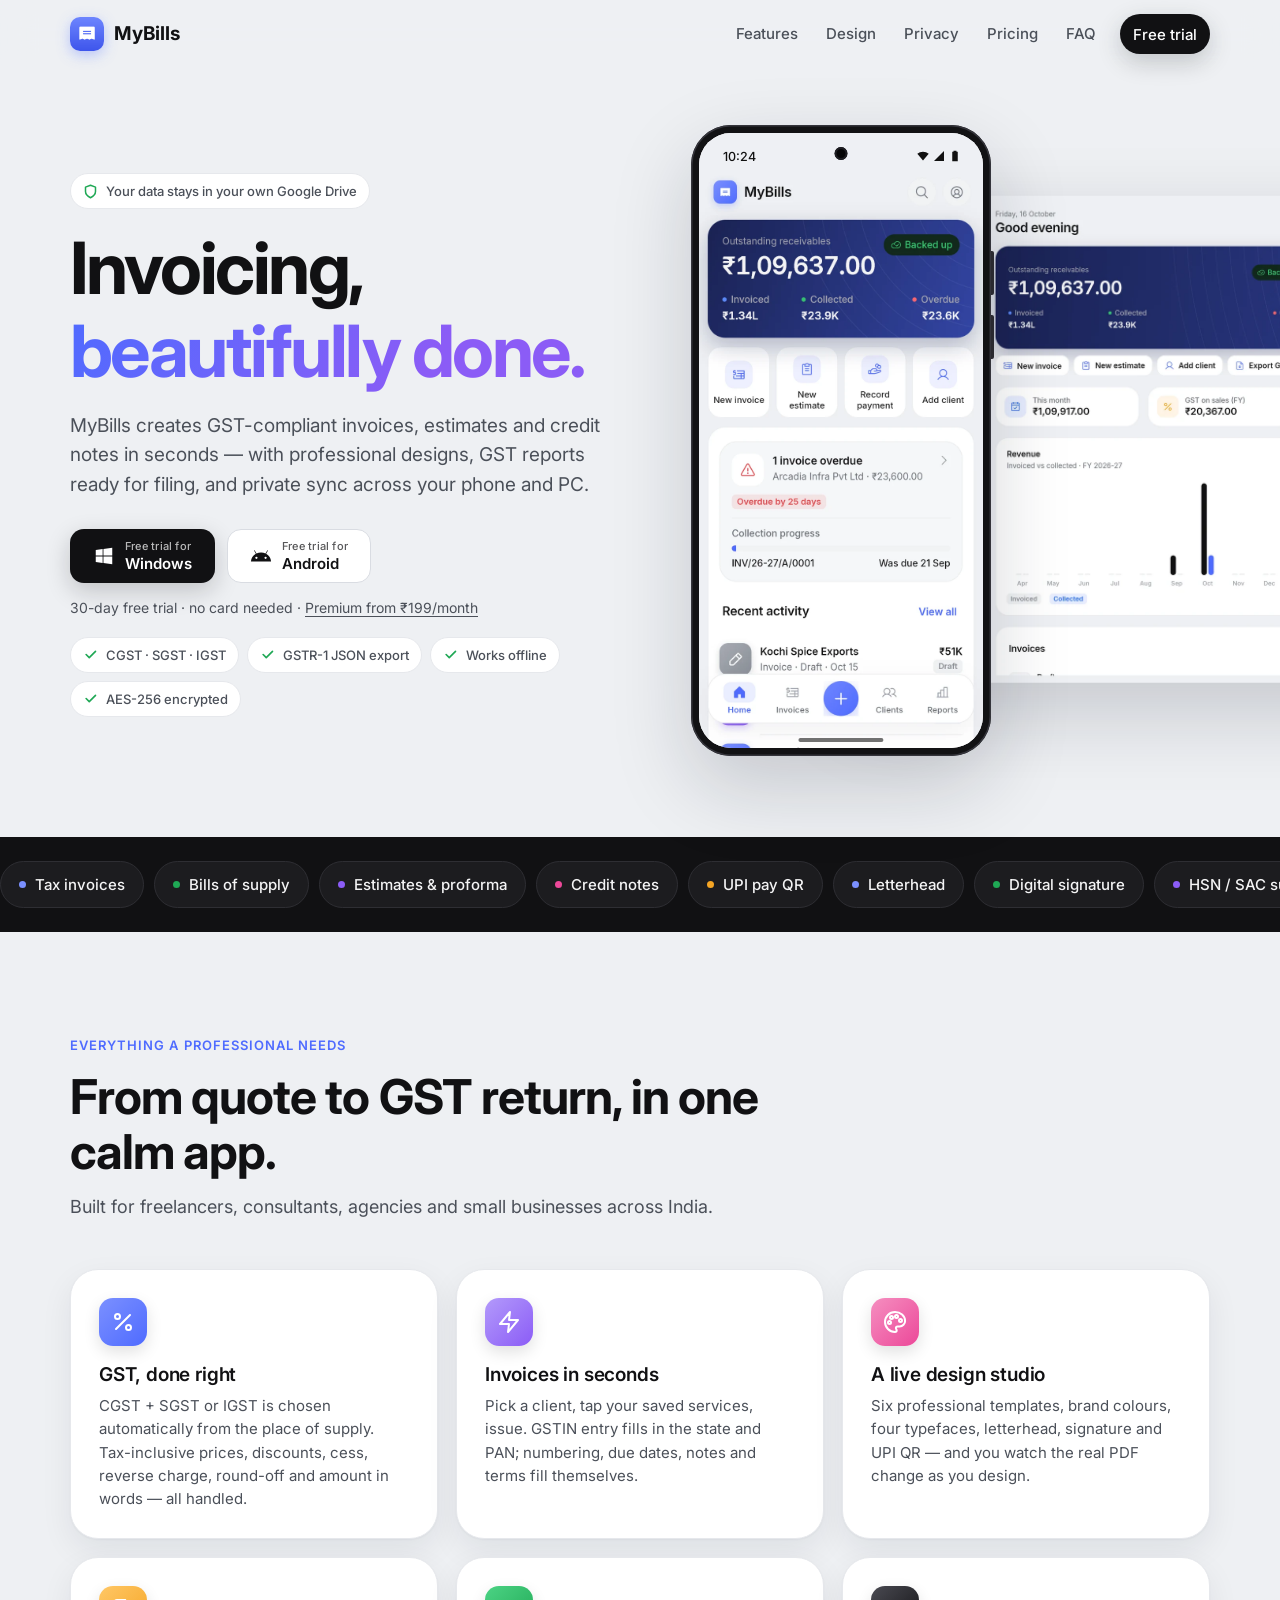
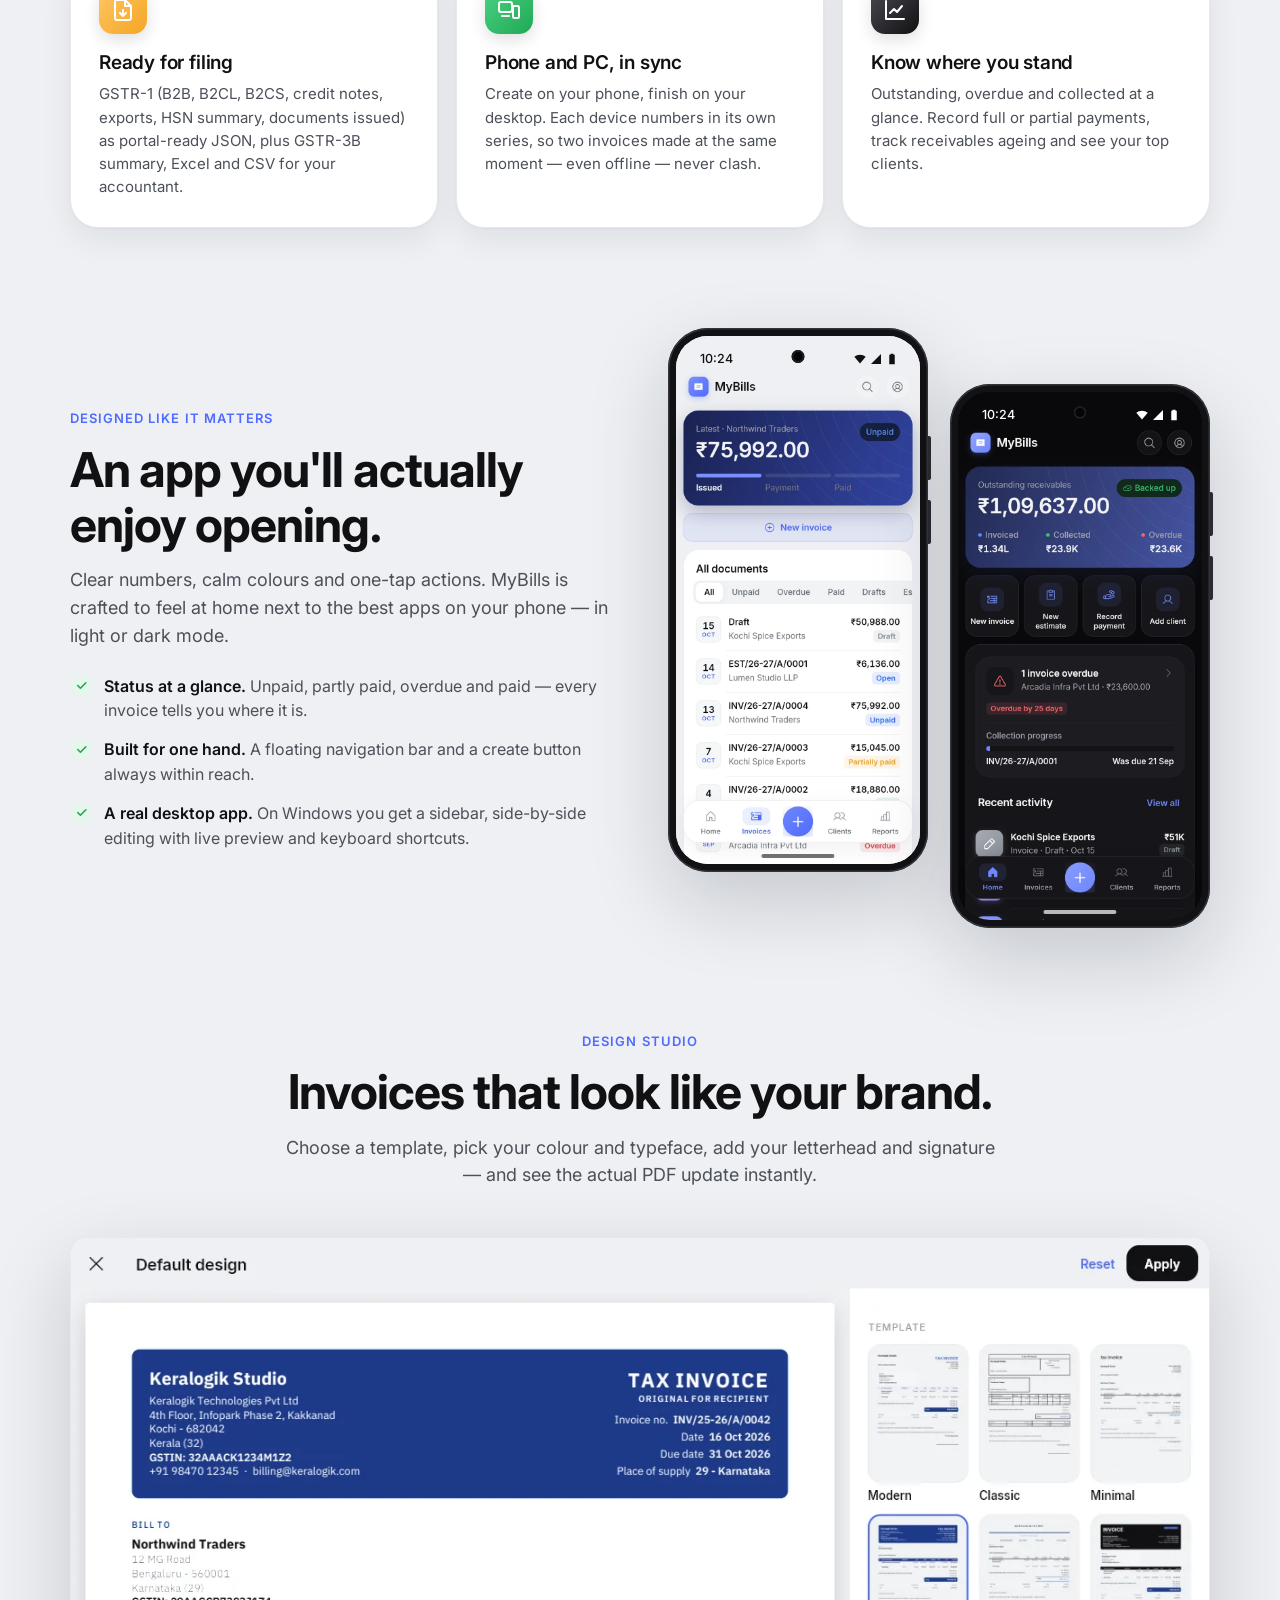
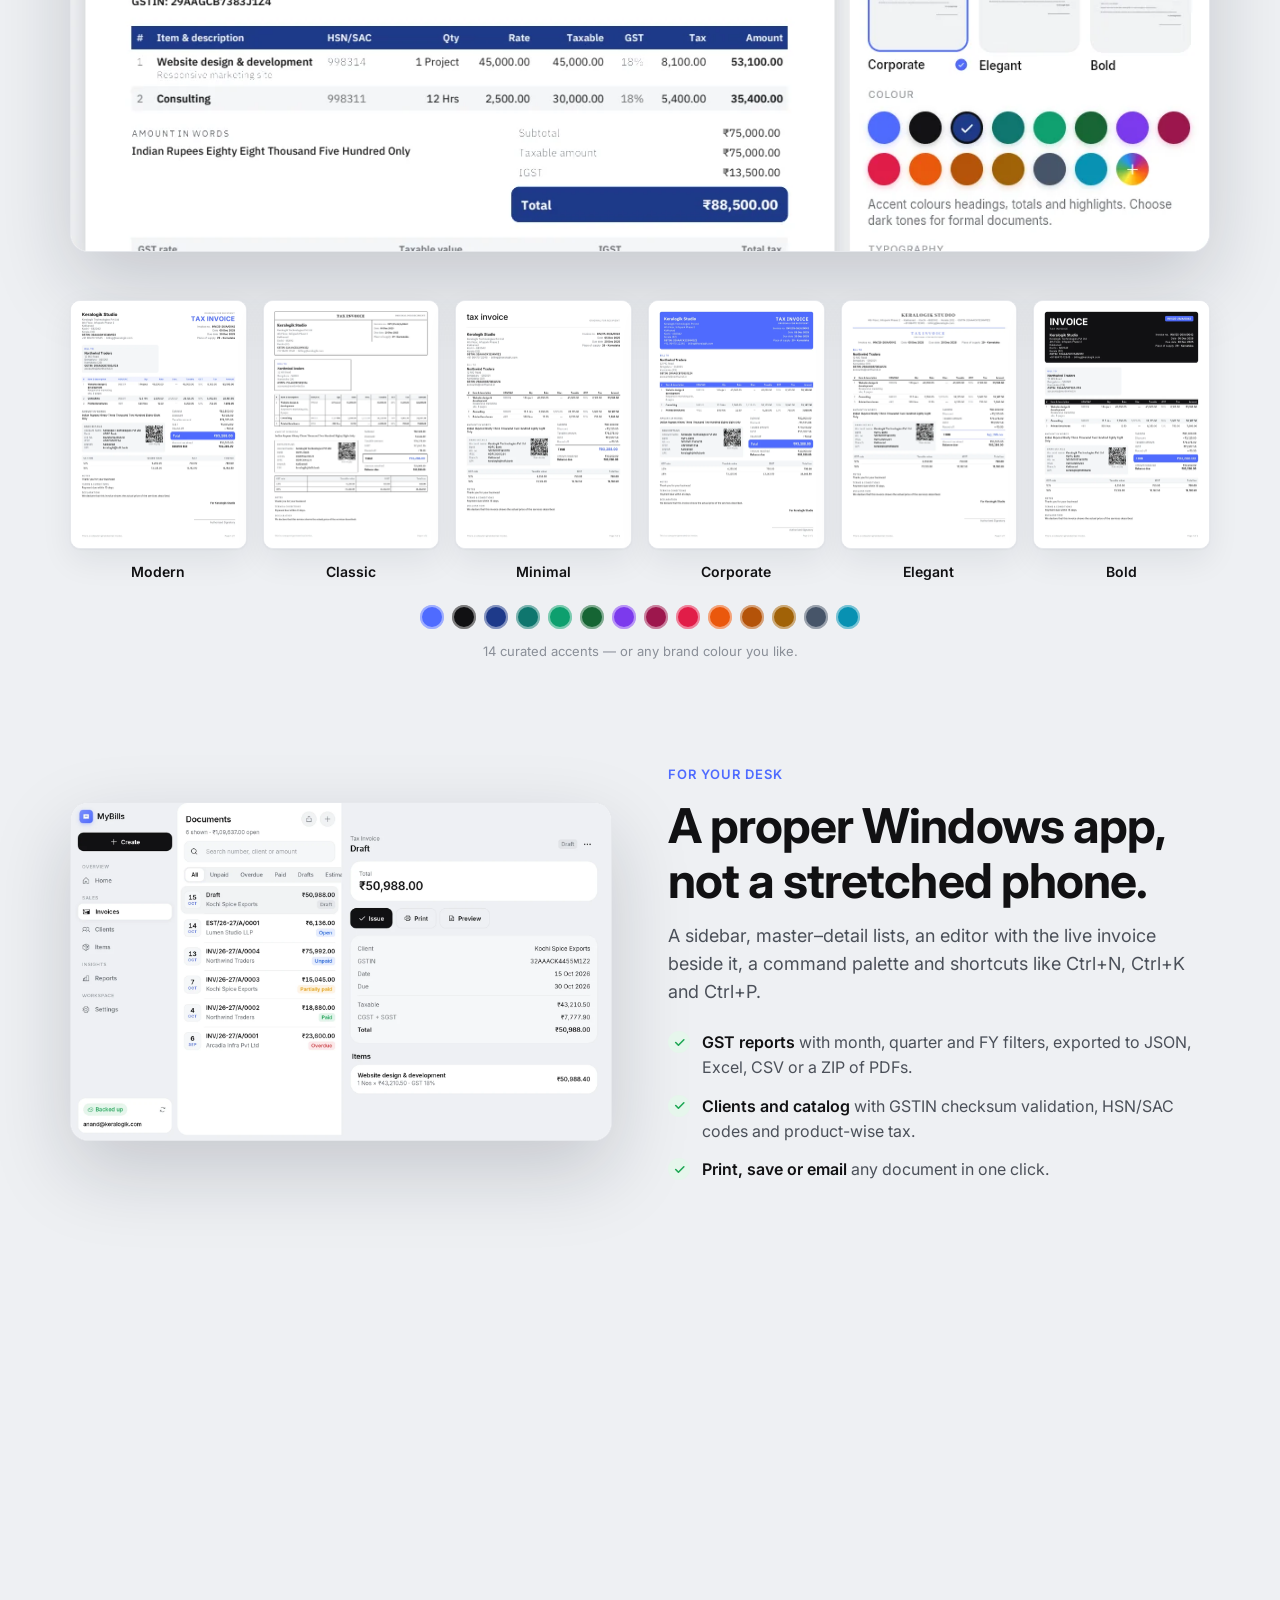
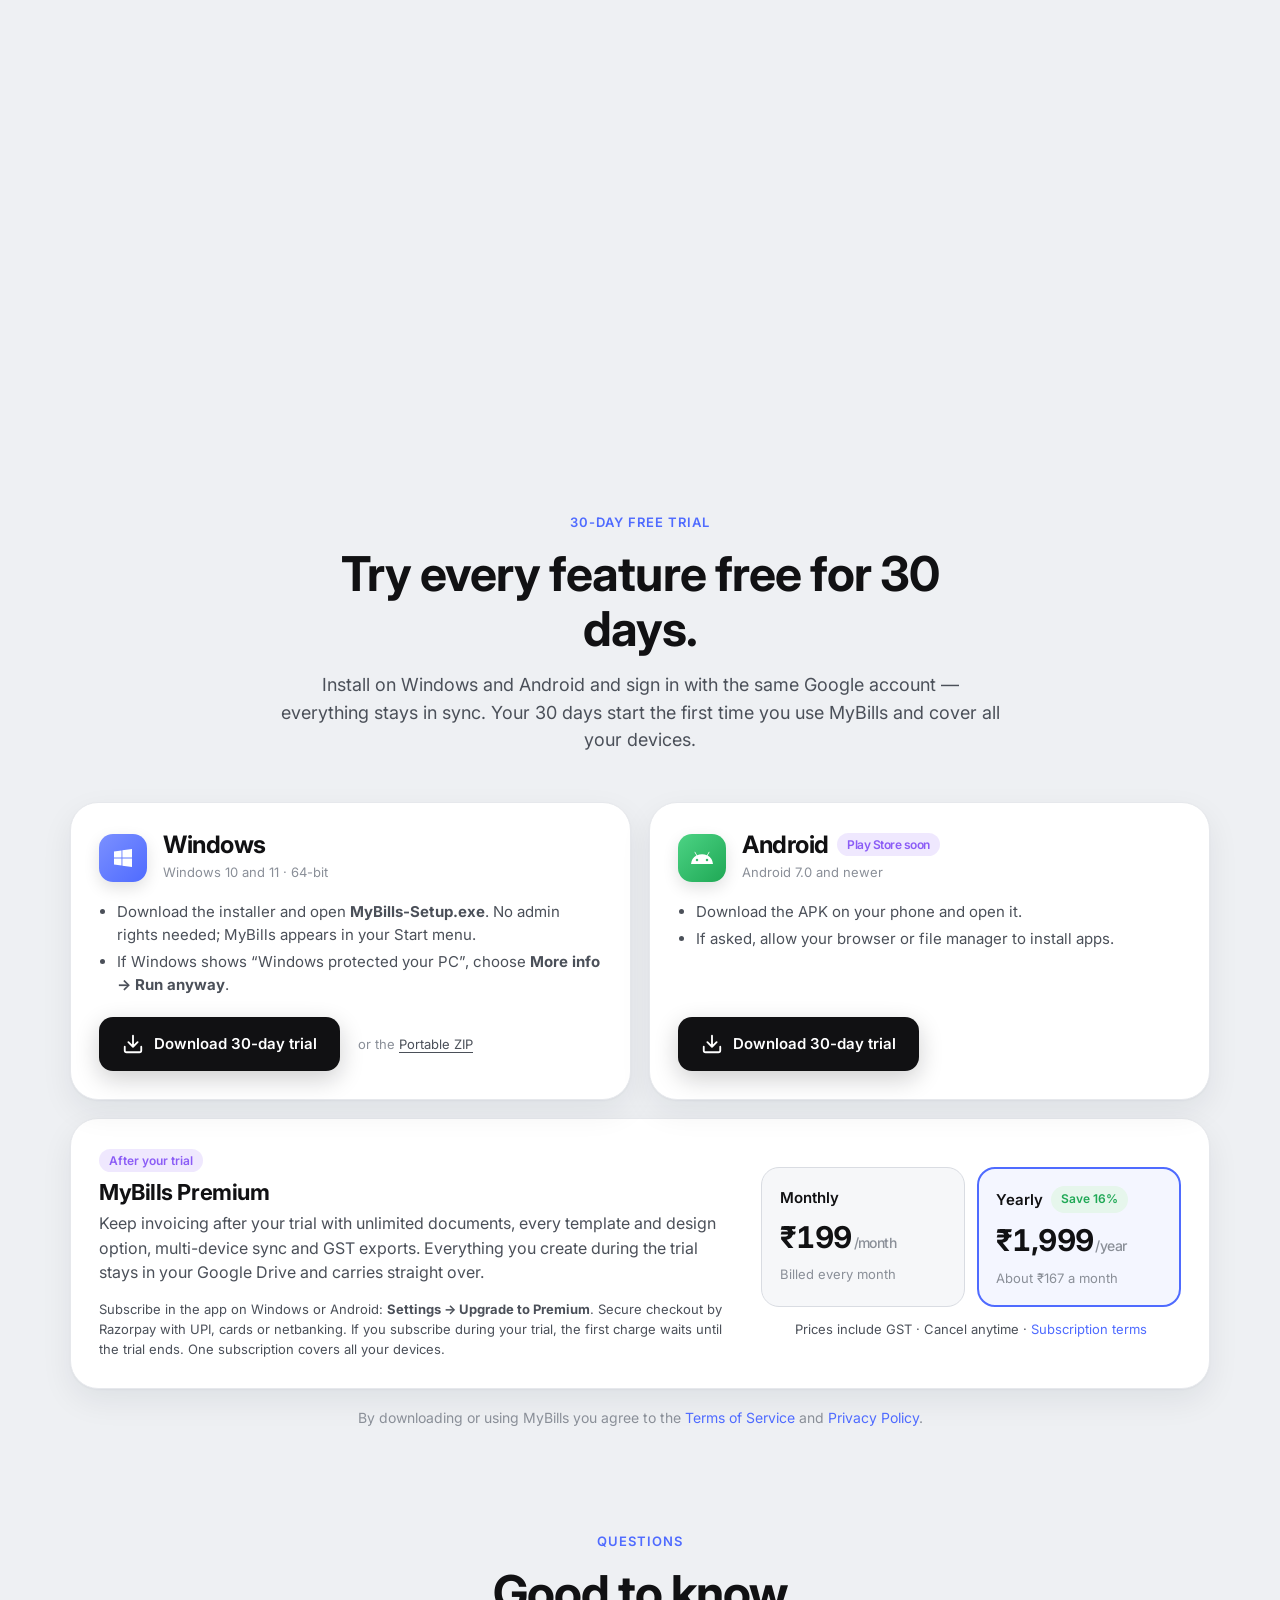
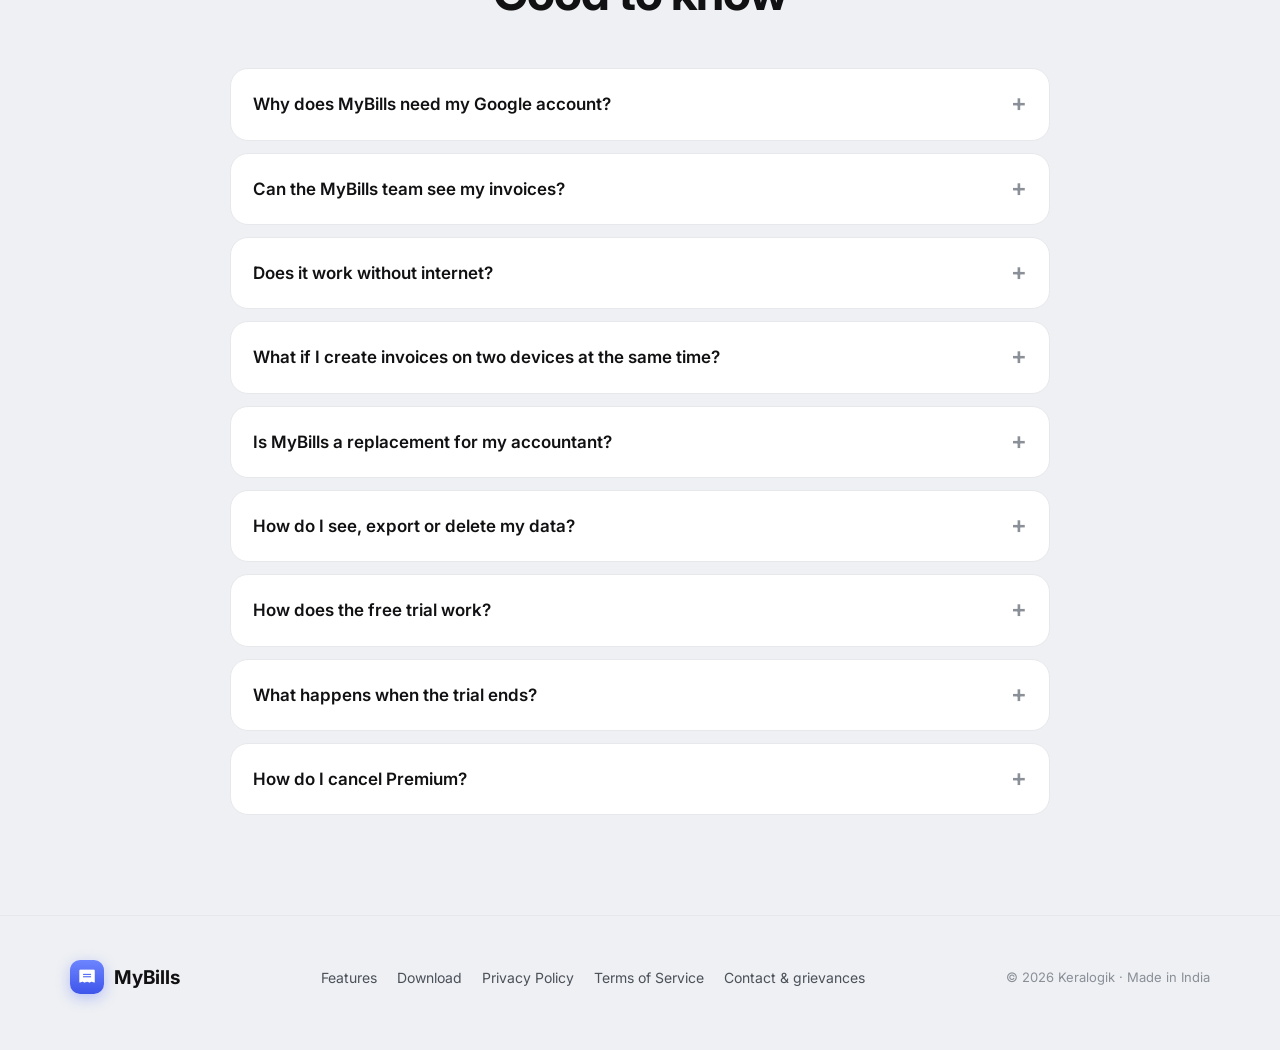
==== commit fb129a46: "Privacy Policy and Terms for the DPDP Act, 2023 - Privacy Policy rewritten as the DPDP notice: roles" ====
--- a/index.html
+++ b/index.html
@@ -315,7 +315,7 @@
         <details class="reveal"><summary>Does it work without internet?</summary><p>Yes. You can create, edit and issue invoices offline. Changes upload automatically when you are back online.</p></details>
         <details class="reveal"><summary>What if I create invoices on two devices at the same time?</summary><p>Each device numbers in its own series (for example INV/25-26/A/0001 and INV/25-26/B/0001), so numbers can never clash — even offline. GST rules allow multiple invoice series.</p></details>
         <details class="reveal"><summary>Is MyBills a replacement for my accountant?</summary><p>MyBills calculates taxes and prepares GST reports from the invoices you create, but you remain responsible for the accuracy of your invoices and returns. We recommend reviewing filings with your tax professional.</p></details>
-        <details class="reveal"><summary>How do I delete my data?</summary><p>In the app, go to Settings → Data &amp; backup → Delete cloud data, then sign out and choose to remove data from the device. You can also revoke MyBills' access at <a href="https://myaccount.google.com/permissions" rel="noopener" target="_blank">myaccount.google.com/permissions</a>. See the <a href="privacy.html#deletion">Privacy Policy</a> for details.</p></details>
+        <details class="reveal"><summary>How do I see, export or delete my data?</summary><p>In the app, open <em>Settings → Privacy &amp; your data</em>. It shows what MyBills holds, lets you save a copy, delete the copy in your Google Drive or your billing record, and withdraw consent and delete everything. You can also revoke MyBills’ access at <a href="https://myaccount.google.com/permissions" rel="noopener" target="_blank">myaccount.google.com/permissions</a>. We answer privacy requests within 90 days under the Digital Personal Data Protection Act, 2023; see the <a href="privacy.html#rights">Privacy Policy</a>.</p></details>
         <details class="reveal"><summary>How does the free trial work?</summary><p>Every feature is unlocked for 30 days, starting the first time you use MyBills. The trial belongs to your Google account, so it covers your phone and PC together. No payment details are needed for the trial.</p></details>
         <details class="reveal"><summary>What happens when the trial ends?</summary><p>MyBills becomes view-only: you can still open, print, share and export every invoice and report you made, but you can’t create or change anything until you subscribe to MyBills Premium (₹199 a month or ₹1,999 a year, GST included). Subscribe right inside the app on Windows or Android; it unlocks as soon as the payment goes through, on all your devices. Your data is never deleted.</p></details>
         <details class="reveal"><summary>How do I cancel Premium?</summary><p>In the app, open <em>Settings → MyBills Premium → Cancel renewal</em>. You keep Premium until the end of the period you have paid for, and you won't be charged again. See the <a href="terms.html#fees">Terms of Service</a> for renewals and refunds.</p></details>
@@ -332,7 +332,7 @@
       <a href="#download">Download</a>
       <a href="privacy.html">Privacy Policy</a>
       <a href="terms.html">Terms of Service</a>
-      <a href="mailto:skripter14@gmail.com">Contact</a>
+      <a href="mailto:skripter14@gmail.com">Contact &amp; grievances</a>
     </nav>
     <p class="tiny">© 2026 Keralogik · Made in India</p>
   </div>
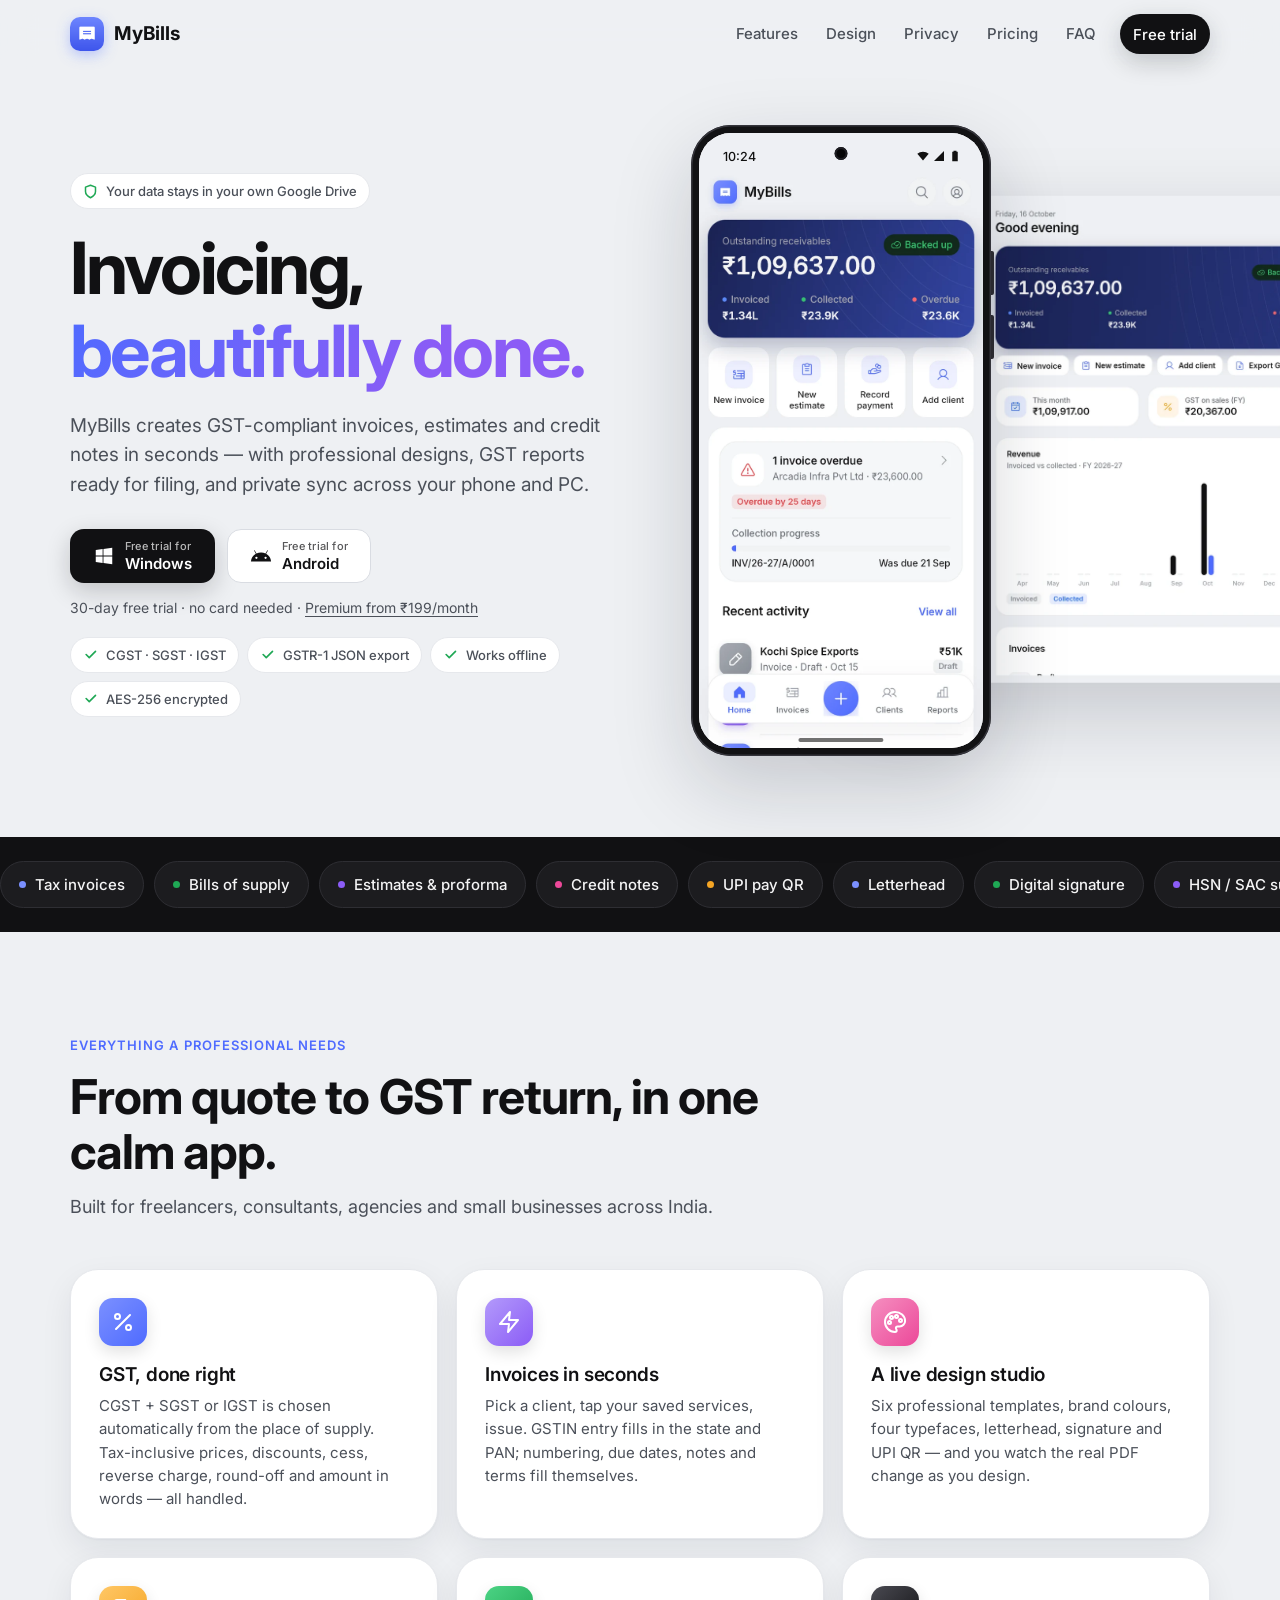
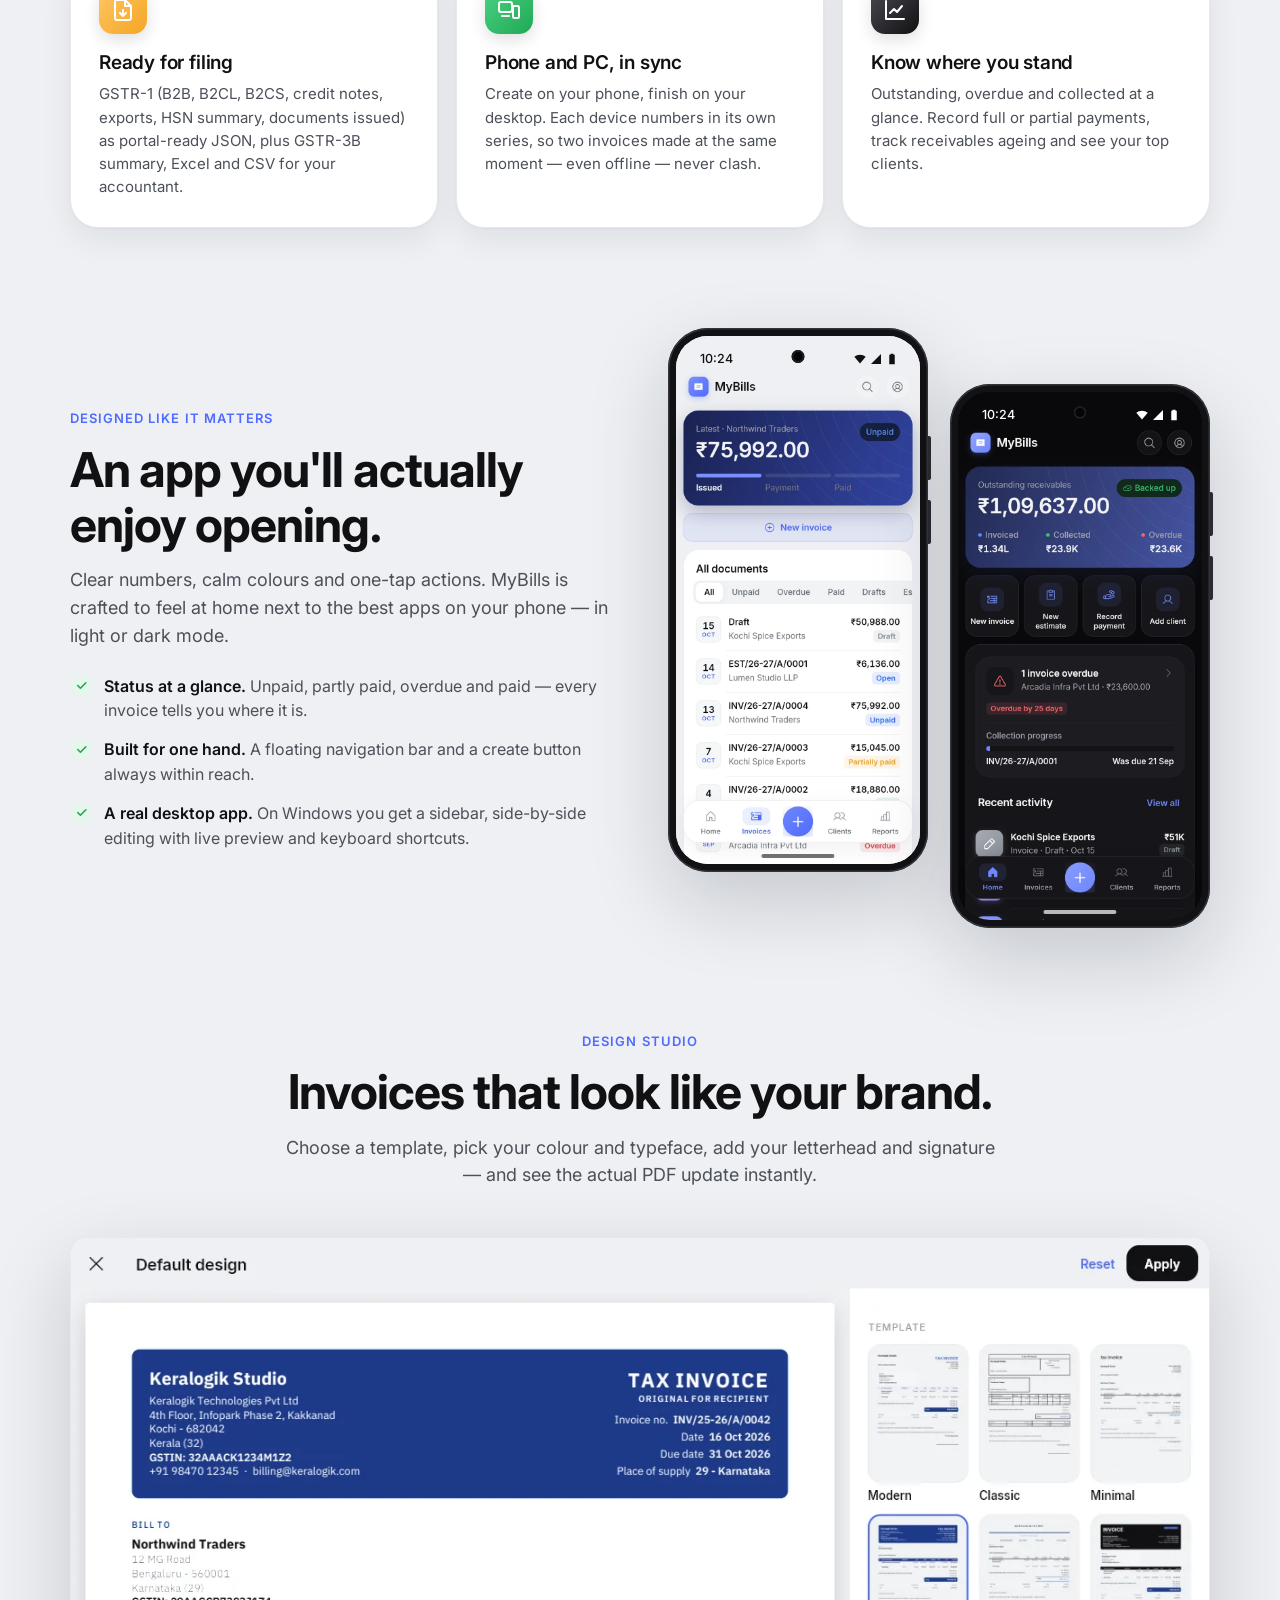
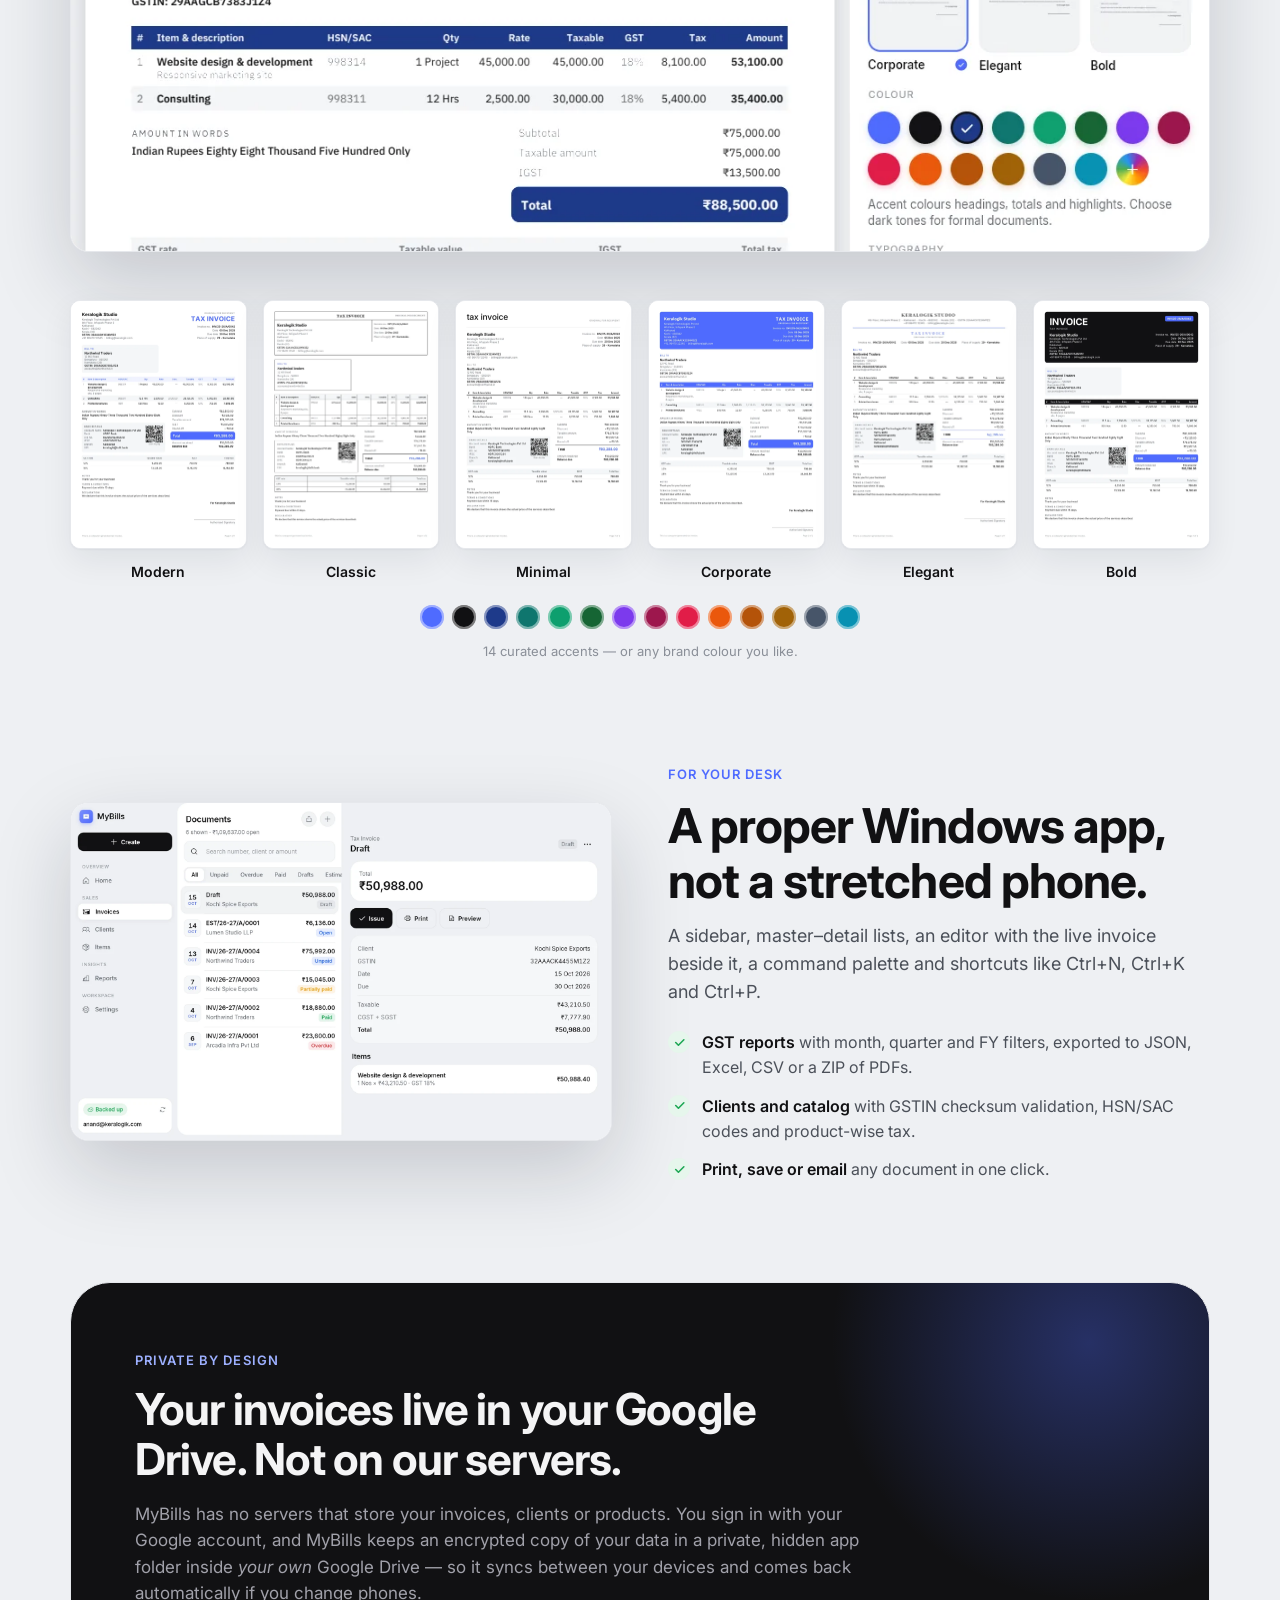
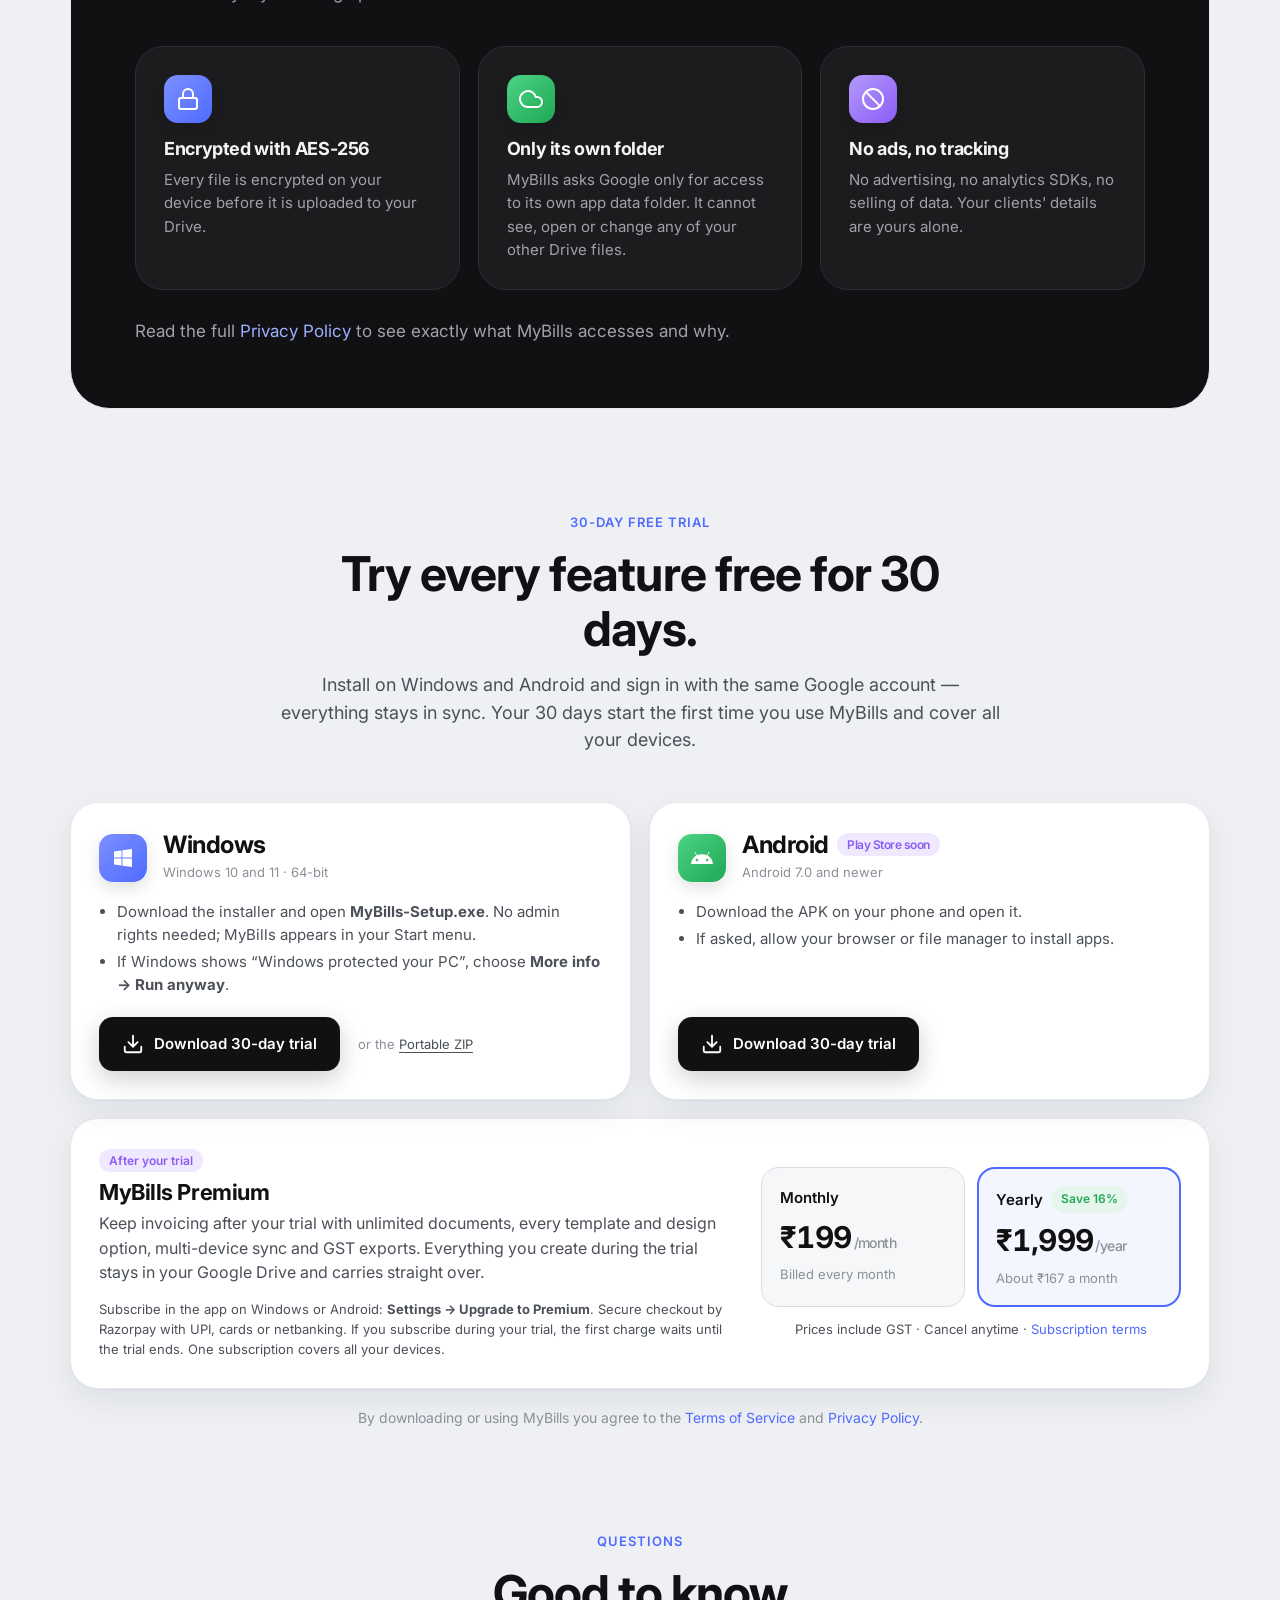
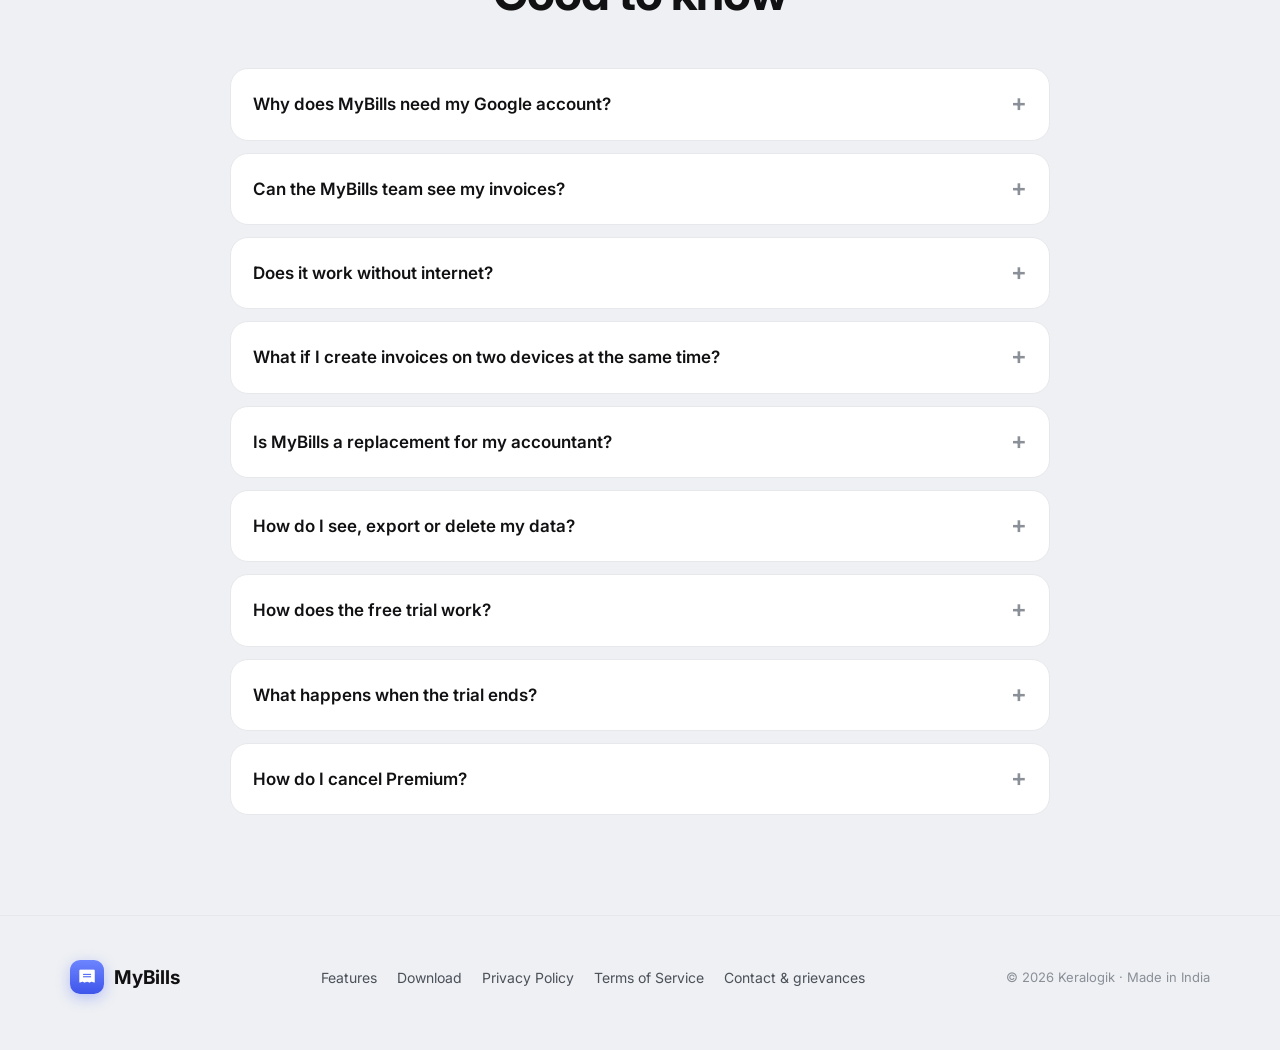
==== commit 56786dc9: "Privacy Policy, Terms and FAQ for account details; version 2.2.5 The app now sends account details (" ====
--- a/index.html
+++ b/index.html
@@ -211,7 +211,7 @@
       <div class="secure reveal">
         <span class="eyebrow">Private by design</span>
         <h2>Your invoices live in your Google Drive. Not on our servers.</h2>
-        <p>MyBills has no servers that store your business data. You sign in with your Google account, and MyBills keeps an encrypted copy of your data in a private, hidden app folder inside <em>your own</em> Google Drive — so it syncs between your devices and comes back automatically if you change phones.</p>
+        <p>MyBills has no servers that store your invoices, clients or products. You sign in with your Google account, and MyBills keeps an encrypted copy of your data in a private, hidden app folder inside <em>your own</em> Google Drive — so it syncs between your devices and comes back automatically if you change phones.</p>
         <div class="grid-3">
           <div class="card">
             <div class="icon-tile t-blue"><svg viewBox="0 0 24 24" fill="none" stroke="currentColor" stroke-width="2" stroke-linecap="round" stroke-linejoin="round"><rect x="3" y="11" width="18" height="11" rx="2"/><path d="M7 11V7a5 5 0 0 1 10 0v4"/></svg></div>
@@ -311,7 +311,7 @@
       </div>
       <div class="faq">
         <details class="reveal"><summary>Why does MyBills need my Google account?</summary><p>Signing in with Google lets MyBills store an encrypted backup of your data in your own Google Drive and keep your phone and PC in sync. MyBills only requests access to its own hidden app data folder — it cannot read your other Drive files, emails or contacts.</p></details>
-        <details class="reveal"><summary>Can the MyBills team see my invoices?</summary><p>No. Your data is stored on your devices and in your own Google Drive, encrypted before upload. We do not operate servers that receive or store your business data.</p></details>
+        <details class="reveal"><summary>Can the MyBills team see my invoices?</summary><p>No. Your invoices, clients and products are stored on your devices and in your own Google Drive, encrypted before upload; they never reach our servers. To support your account, our server keeps only your account details: your Google name and email, your business name, GSTIN, phone, city and state, your devices and app version, and your trial and subscription status. See the <a href="privacy.html#notice">Privacy Policy</a>.</p></details>
         <details class="reveal"><summary>Does it work without internet?</summary><p>Yes. You can create, edit and issue invoices offline. Changes upload automatically when you are back online.</p></details>
         <details class="reveal"><summary>What if I create invoices on two devices at the same time?</summary><p>Each device numbers in its own series (for example INV/25-26/A/0001 and INV/25-26/B/0001), so numbers can never clash — even offline. GST rules allow multiple invoice series.</p></details>
         <details class="reveal"><summary>Is MyBills a replacement for my accountant?</summary><p>MyBills calculates taxes and prepares GST reports from the invoices you create, but you remain responsible for the accuracy of your invoices and returns. We recommend reviewing filings with your tax professional.</p></details>
